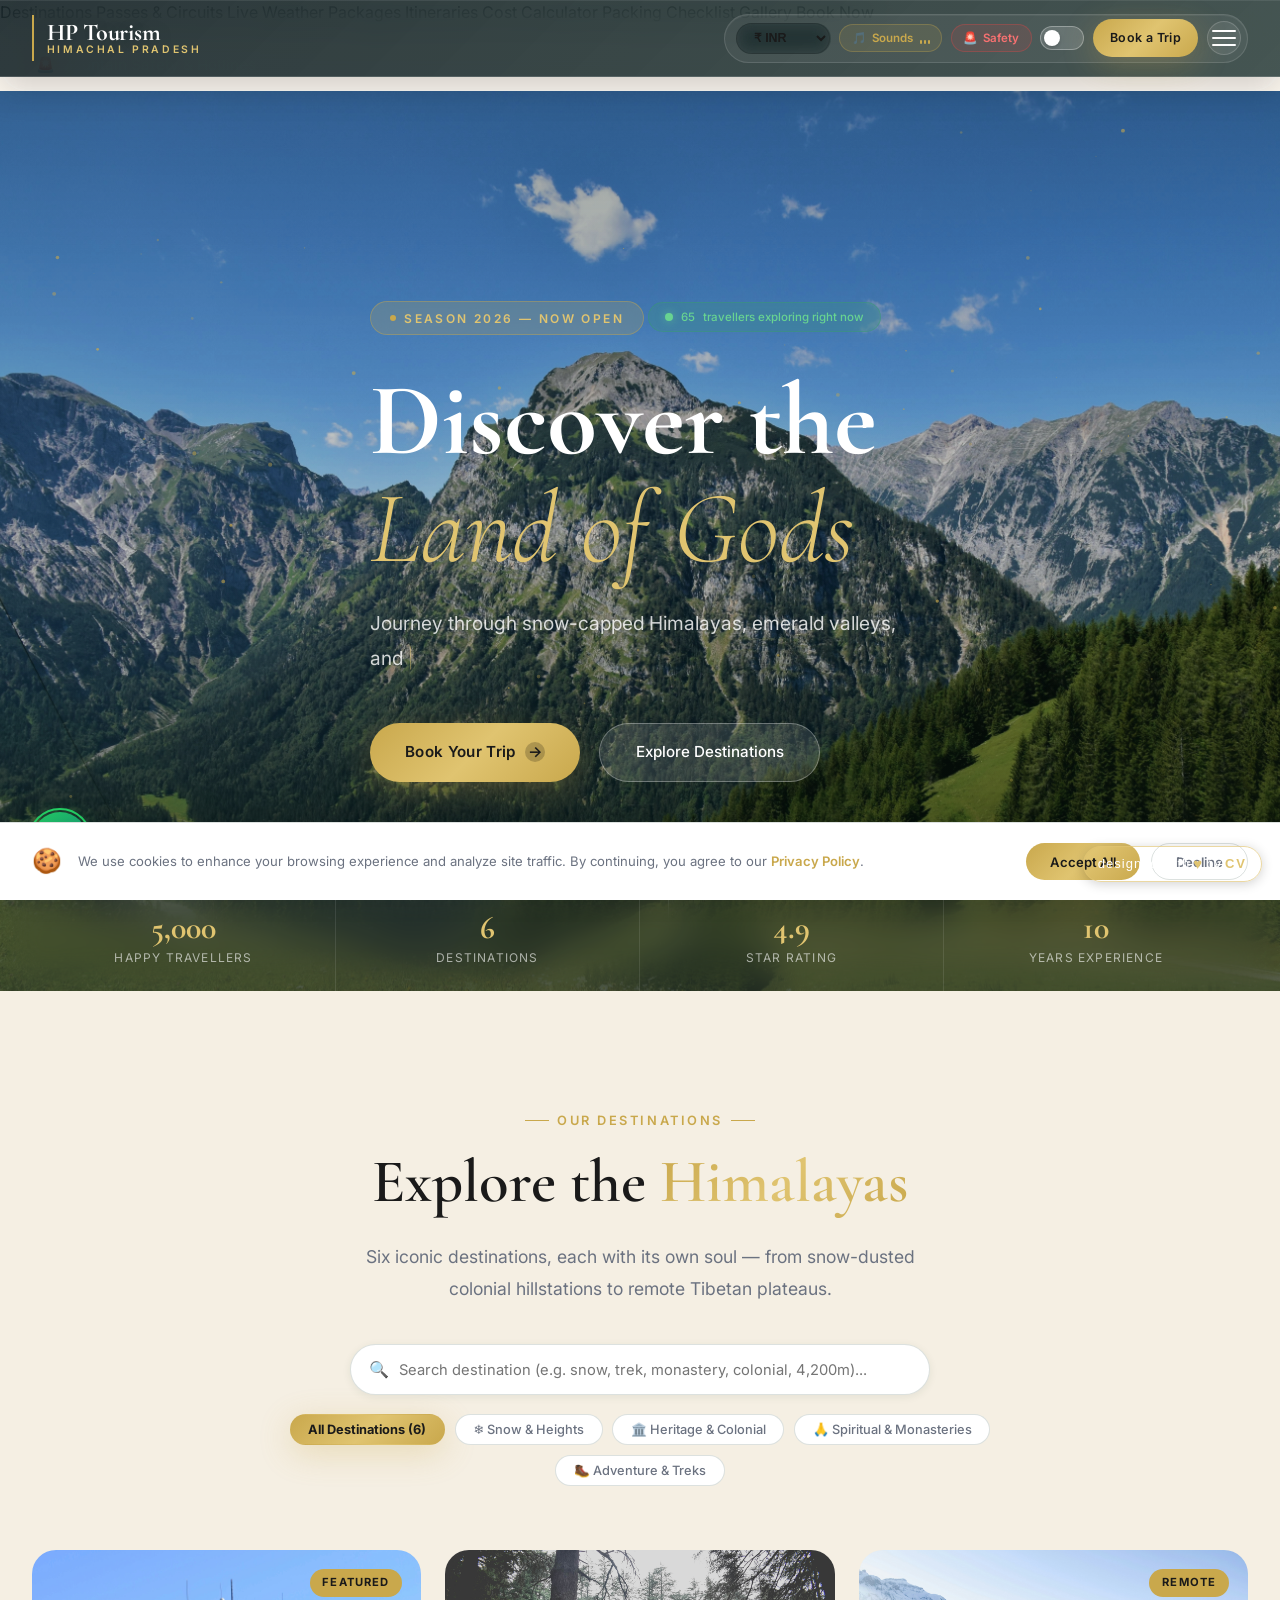
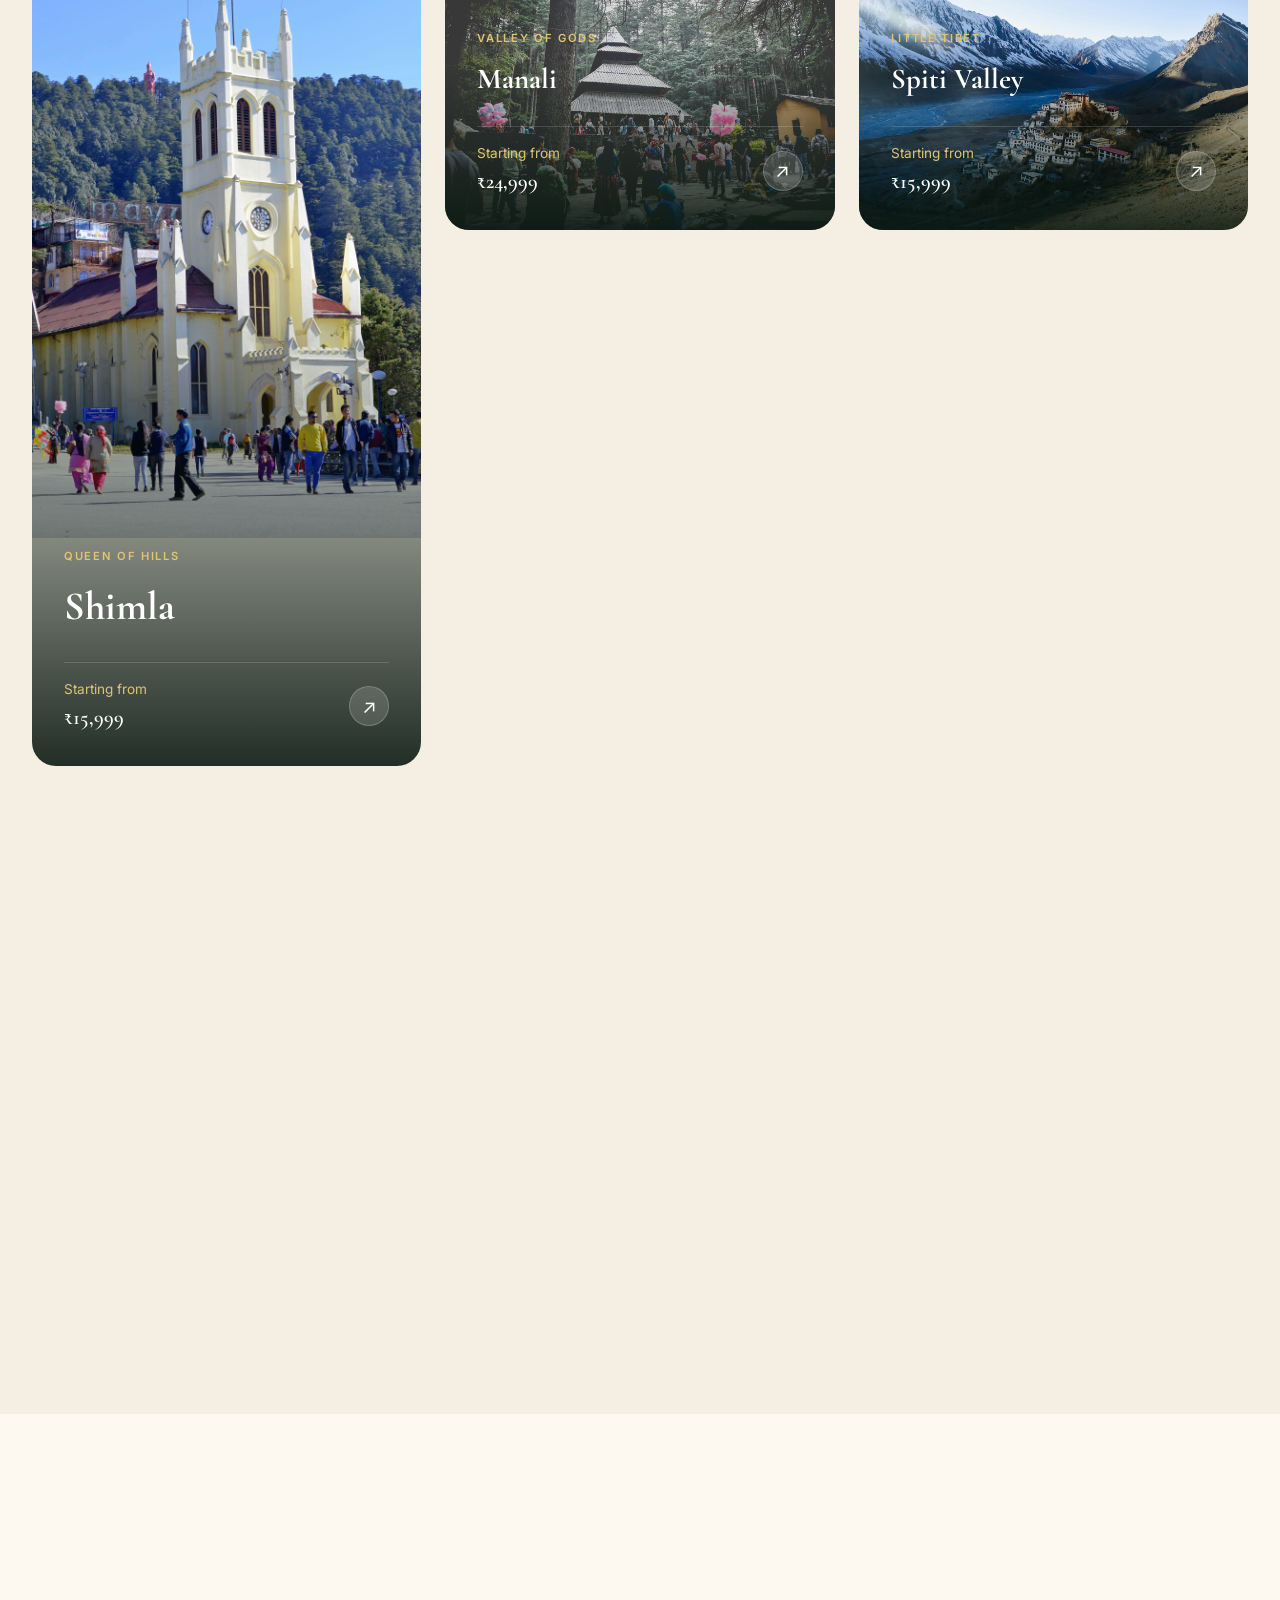
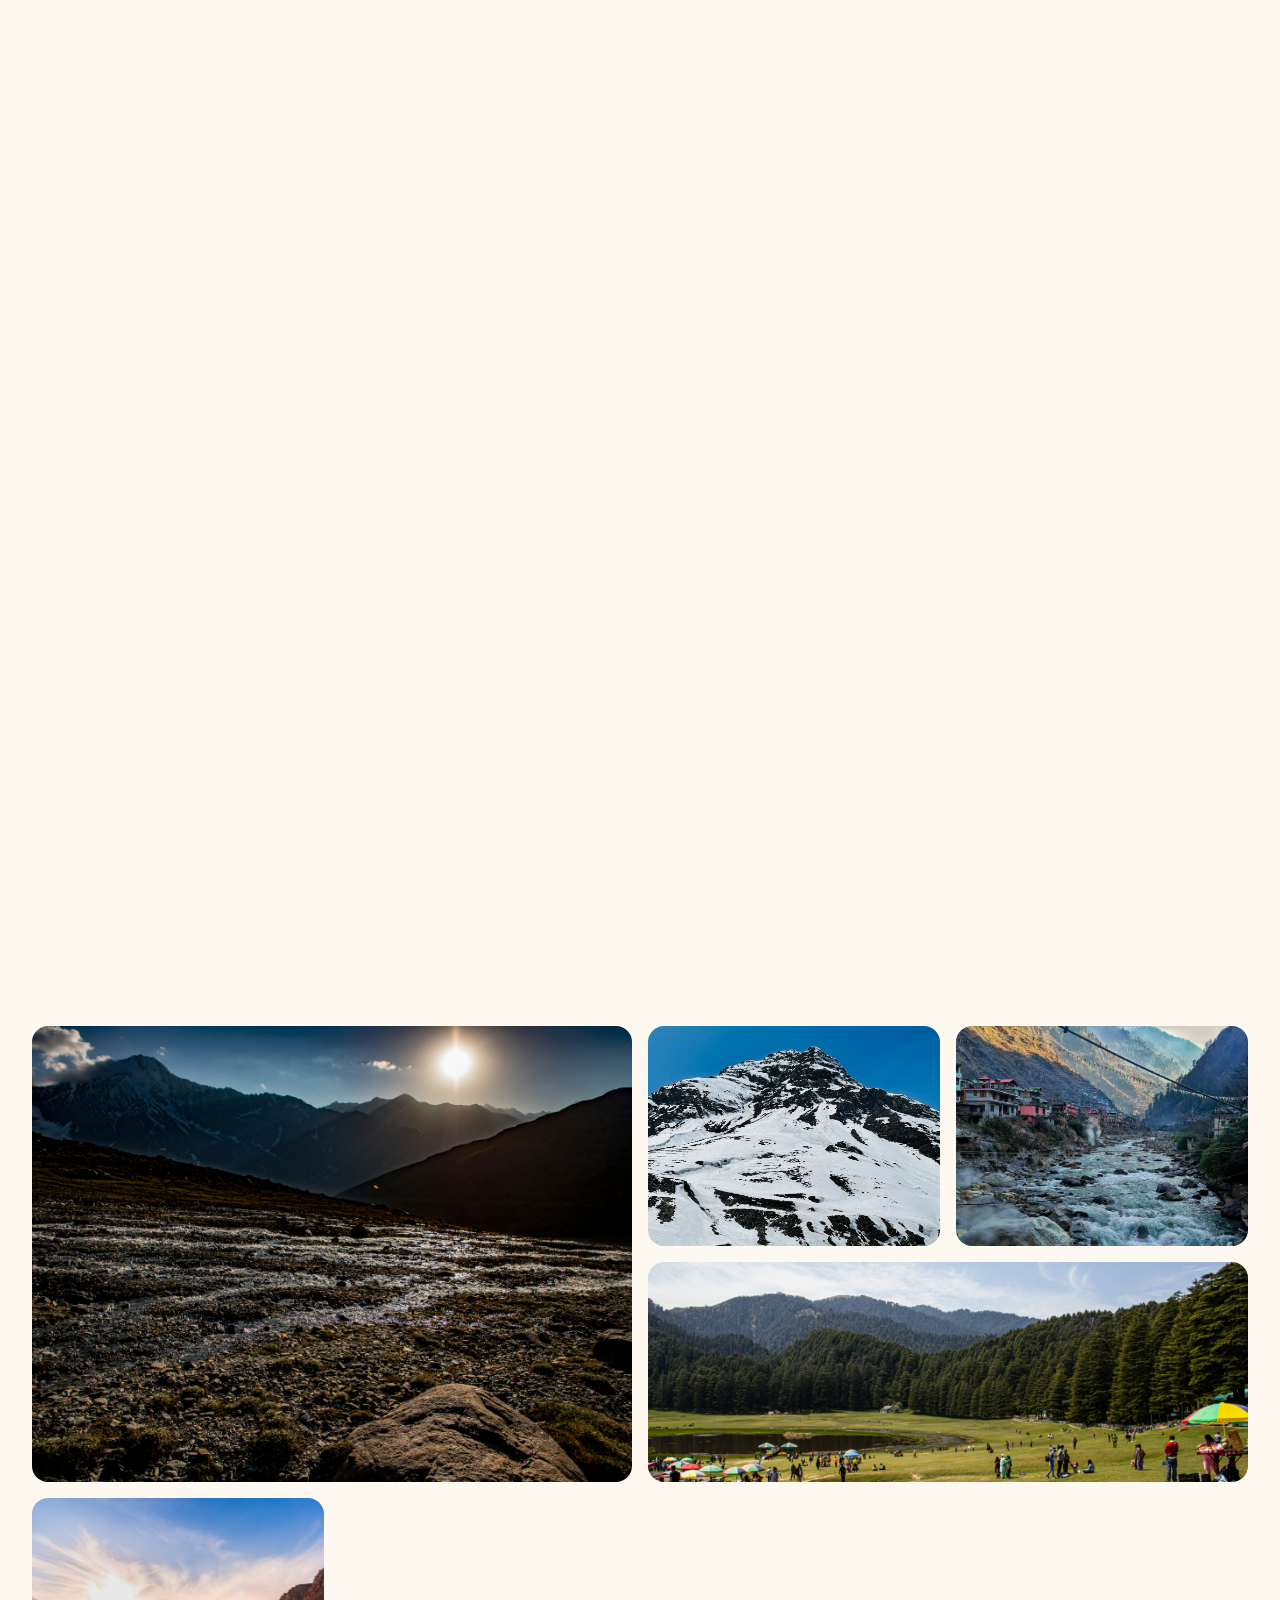
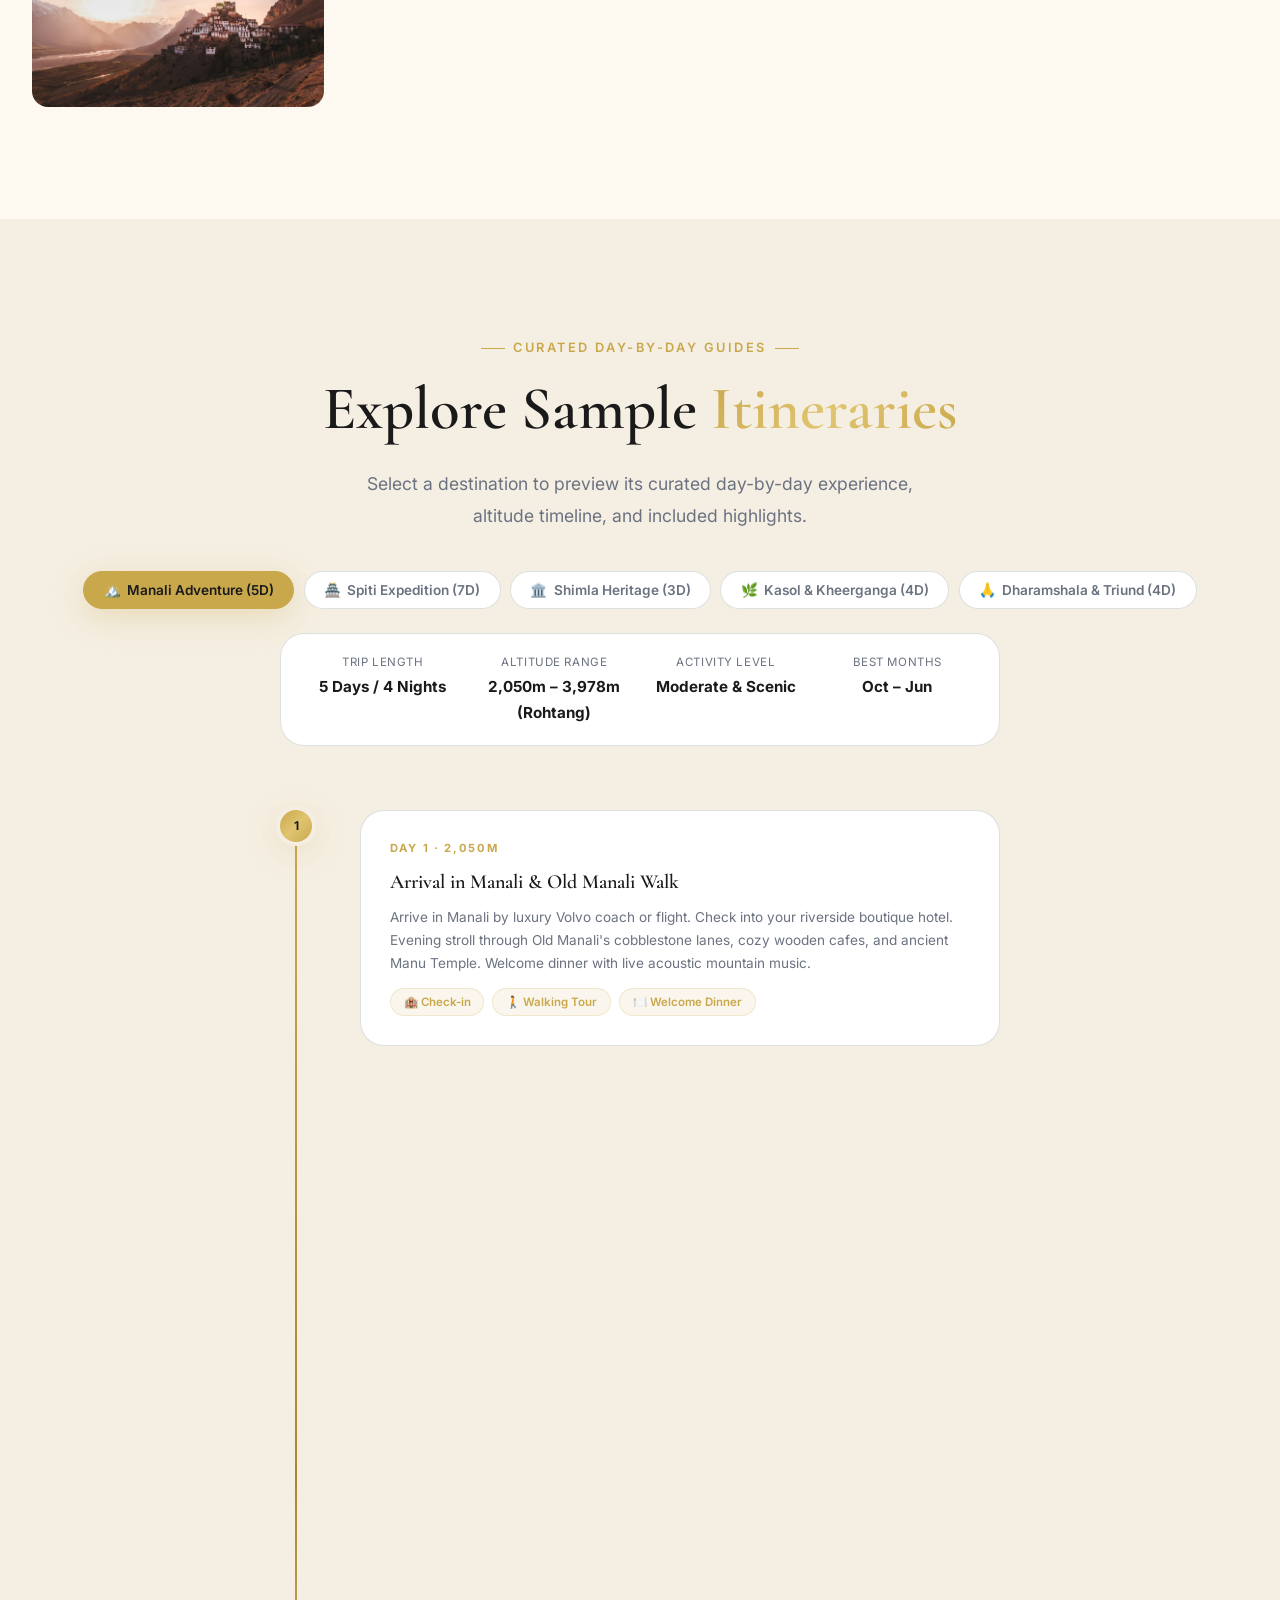
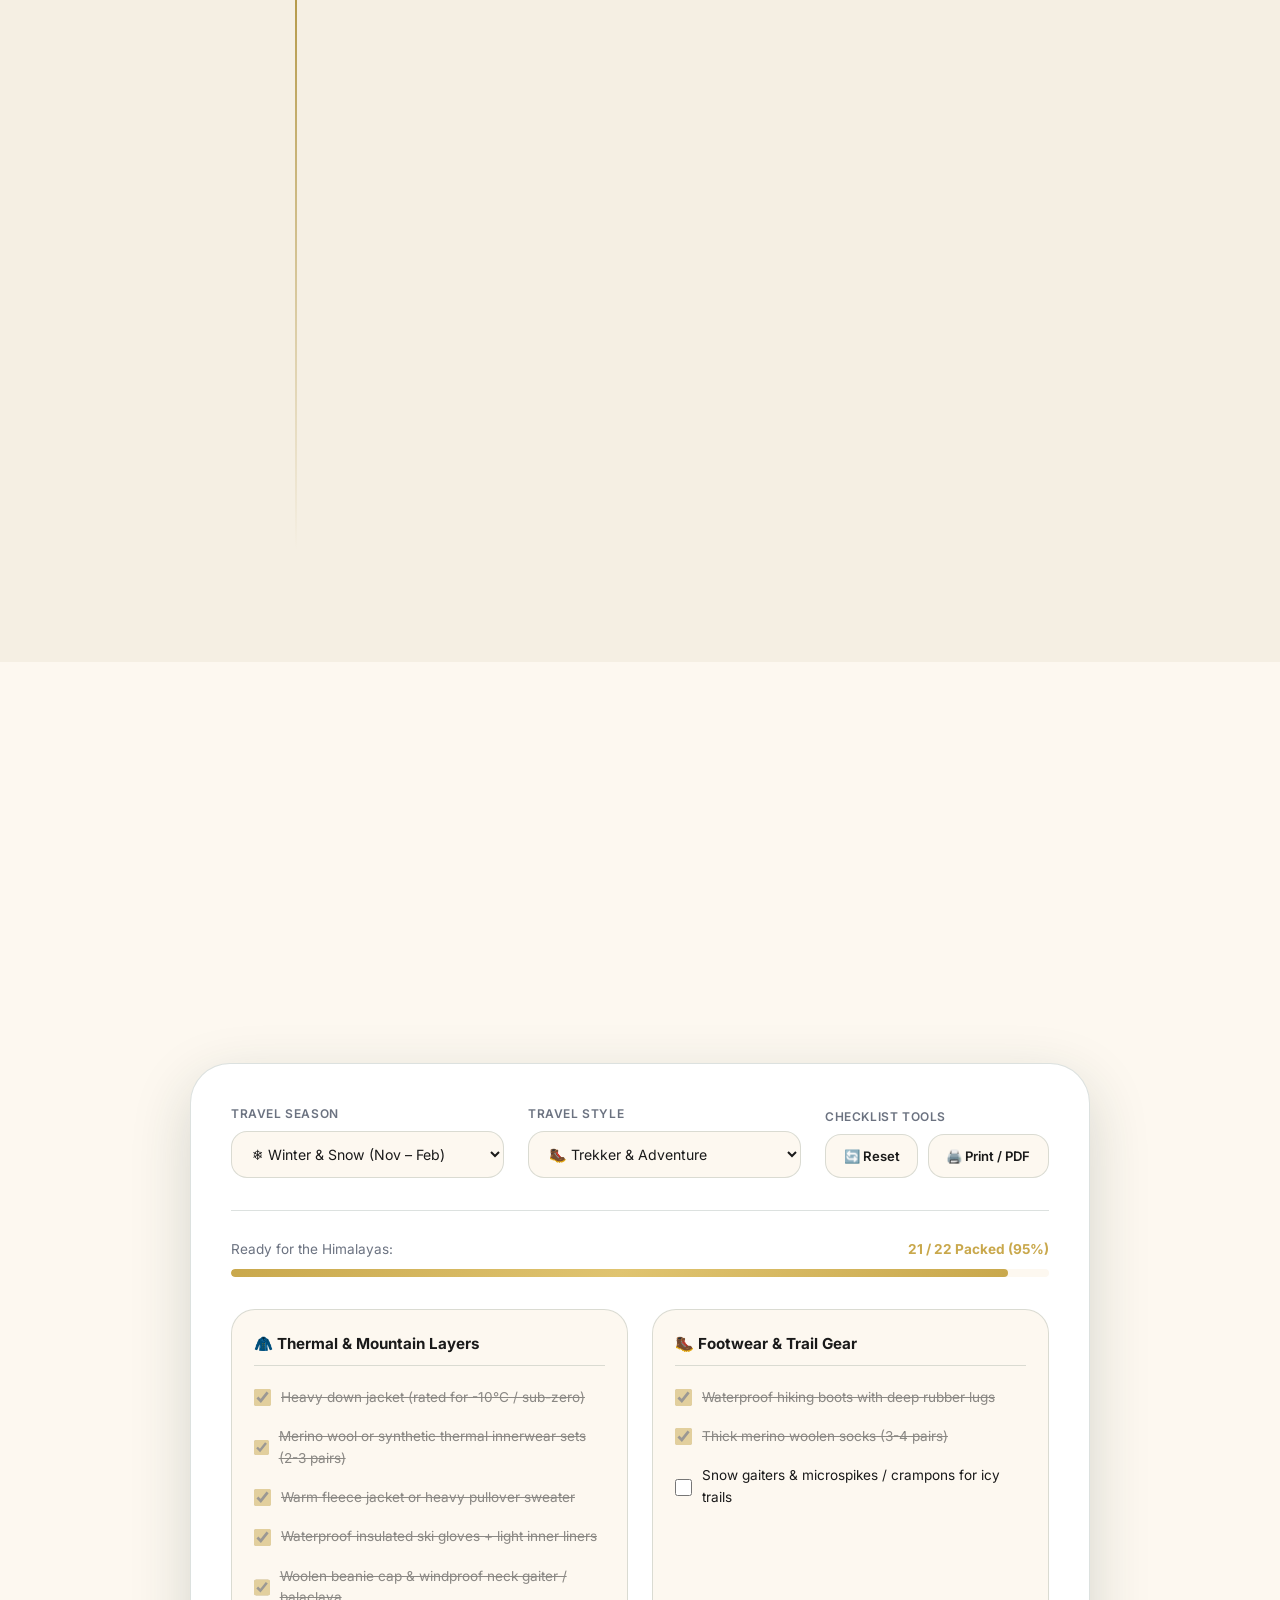
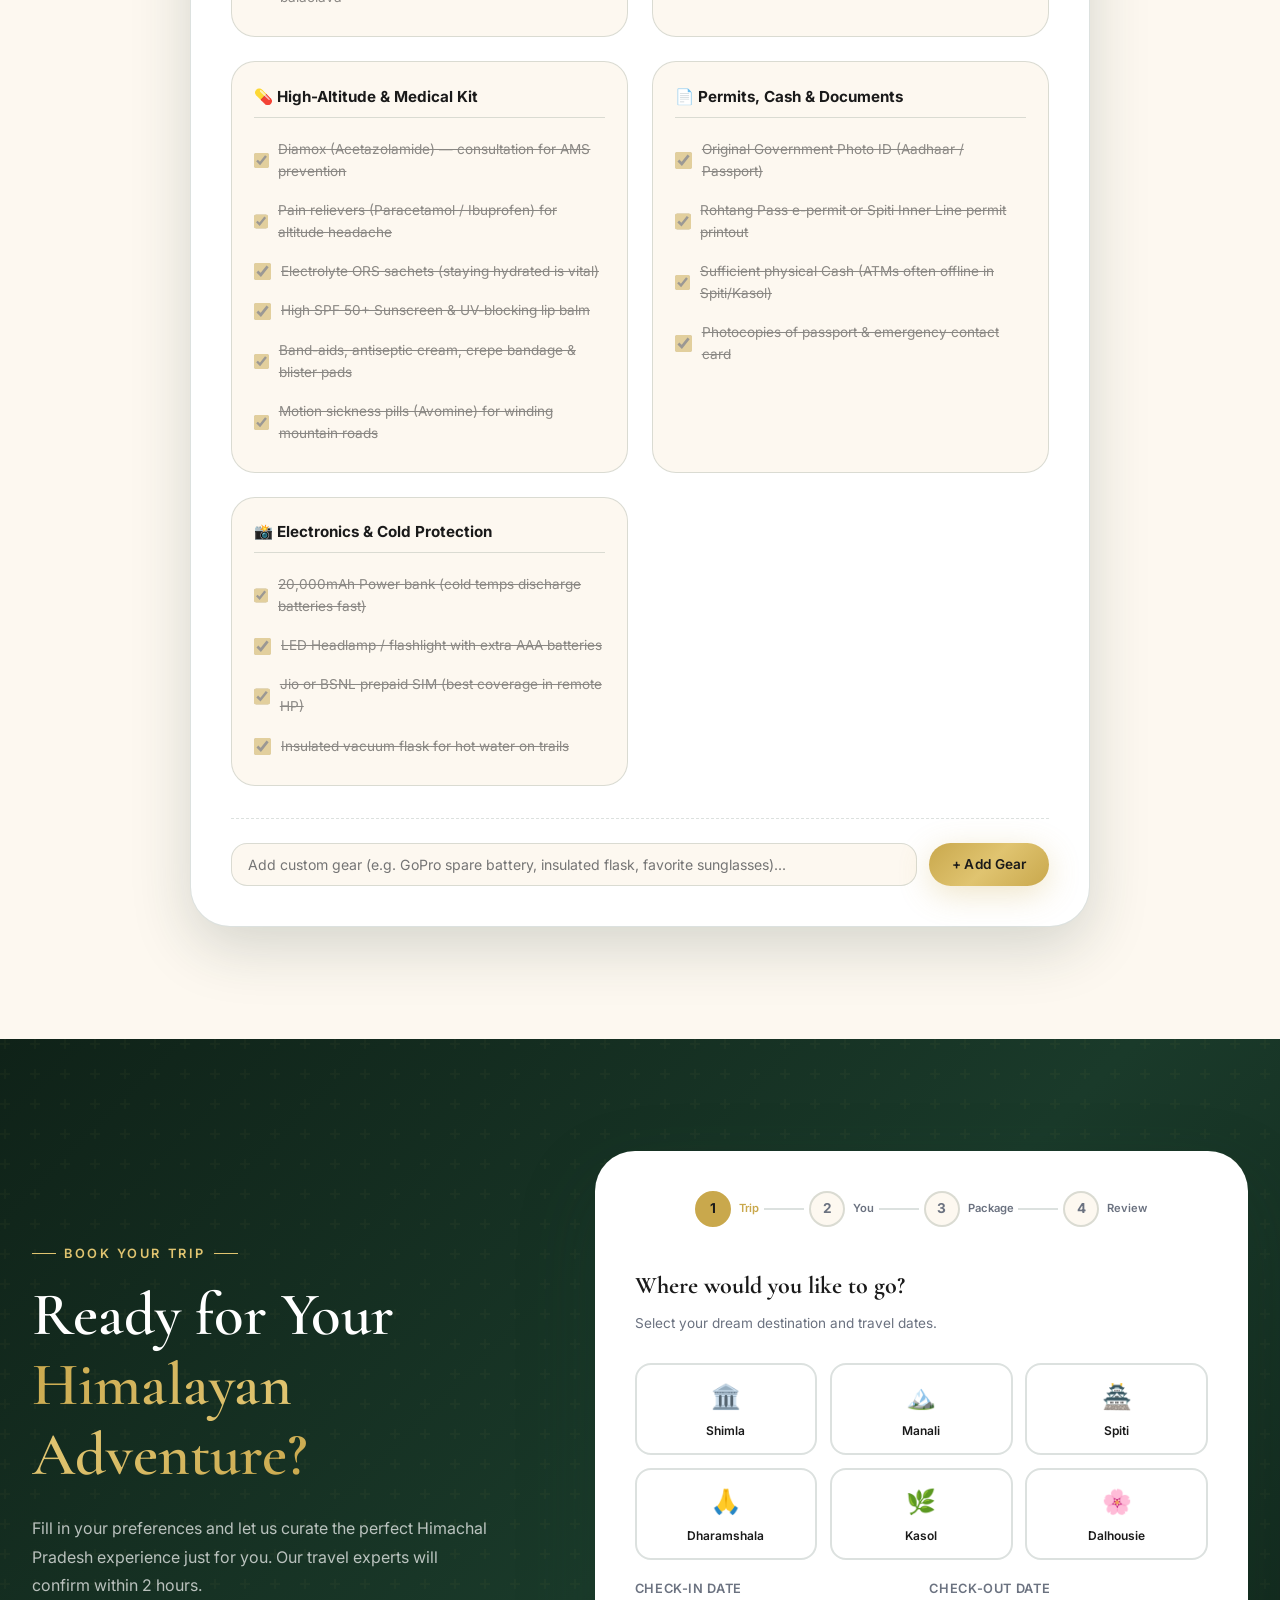
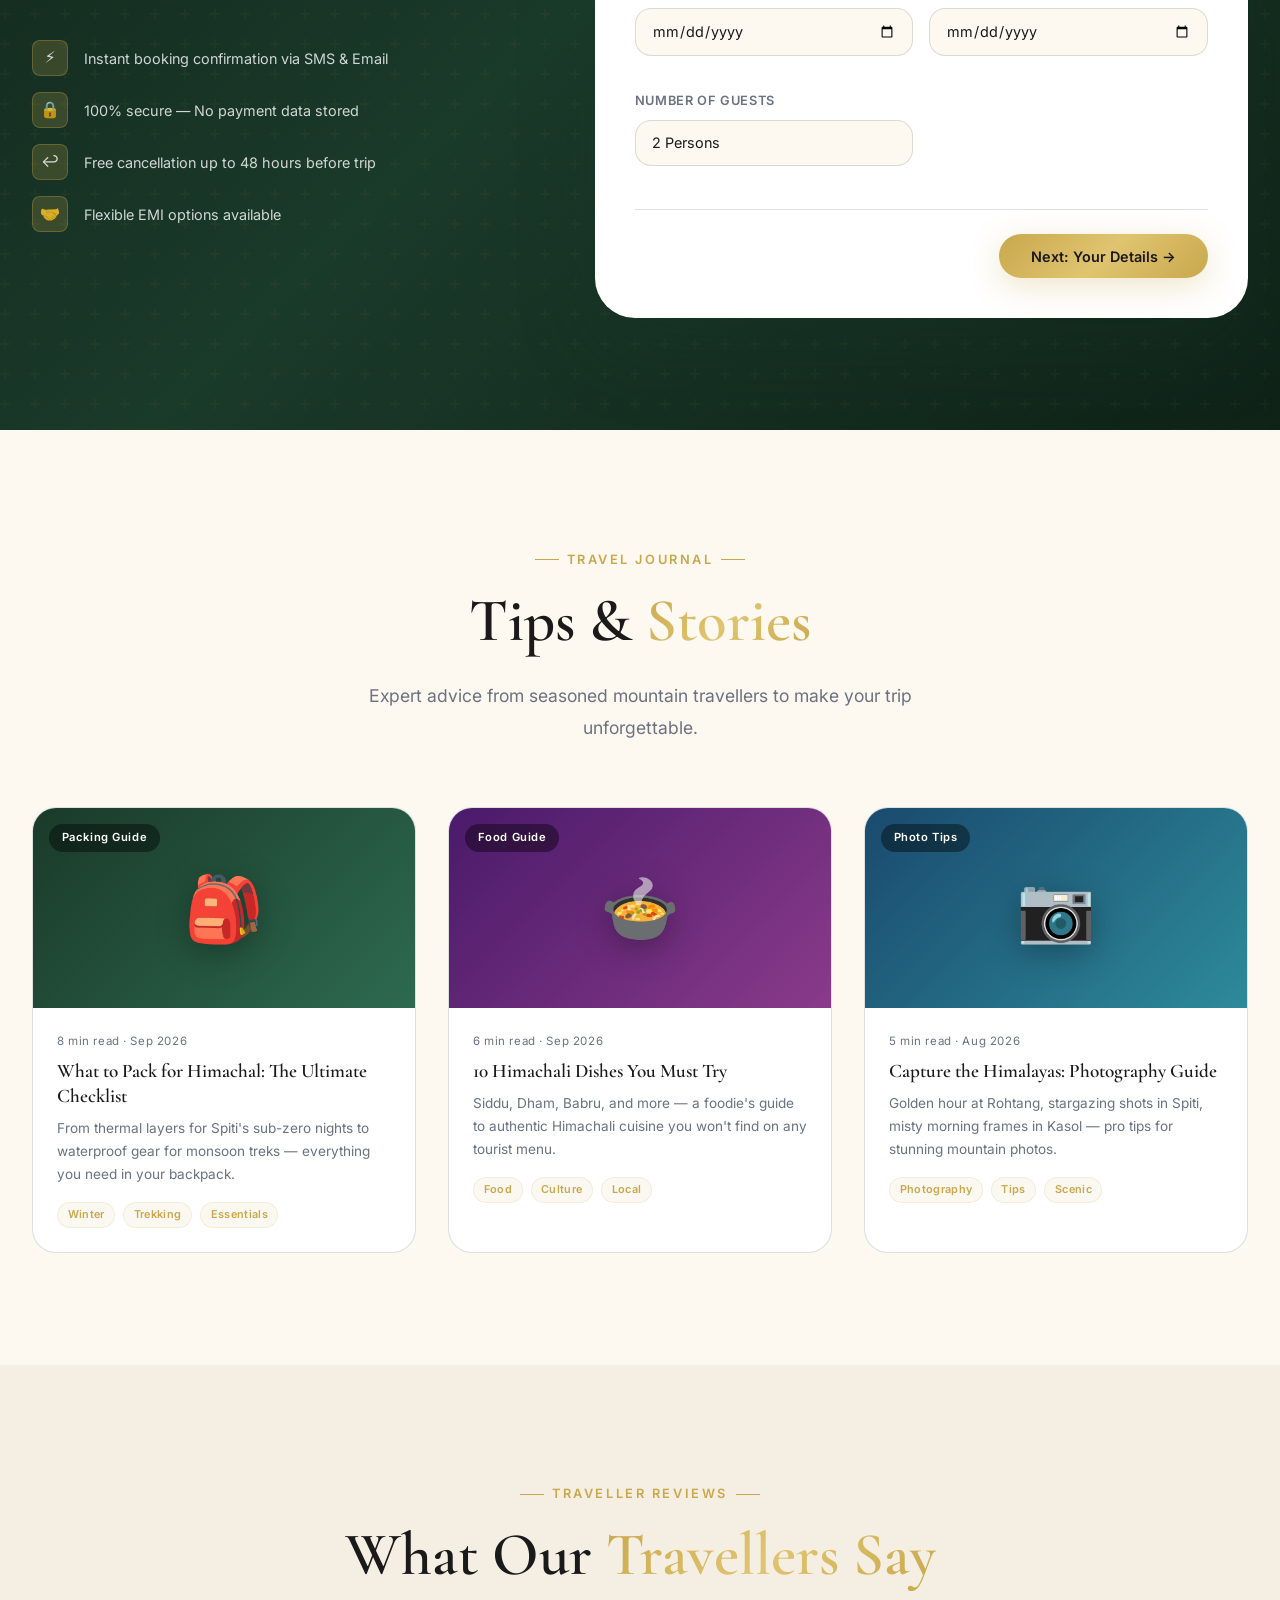
==== index.html @ 4aeb0242 "Initial upload of HP Tourism website" ====
<!DOCTYPE html>
<html lang="en" data-theme="light">

<head>
  <meta charset="UTF-8" />
  <meta name="viewport" content="width=device-width, initial-scale=1.0" />
  <title>Himachal Pradesh Tourism — Discover the Land of Gods</title>
  <meta name="description"
    content="Explore the majestic Himalayas with HP Tourism. Book curated packages for Shimla, Manali, Spiti Valley, Dharamshala, Kasol, and Dalhousie. Premium travel experiences." />
  <meta name="keywords"
    content="Himachal Pradesh tourism, Shimla packages, Manali trip, Spiti Valley, Dharamshala, Kasol trek, Dalhousie, HP travel" />
  <meta property="og:title" content="Himachal Pradesh Tourism — Discover the Land of Gods" />
  <meta property="og:description"
    content="Book premium Himachal Pradesh travel packages. Curated experiences in the Himalayas." />
  <meta property="og:type" content="website" />
  <link rel="preconnect" href="https://fonts.googleapis.com" />
  <link rel="preconnect" href="https://fonts.gstatic.com" crossorigin />
  <link rel="stylesheet" href="css/style.css" />
  <script>
    // Init theme before paint to prevent flash
    (function () {
      const t = localStorage.getItem('hp_theme') || (window.matchMedia('(prefers-color-scheme: dark)').matches ? 'dark' : 'light');
      document.documentElement.setAttribute('data-theme', t);
    })();
  </script>

  <style>
    .hero-image-wrap,
    .hero-image {
      width: 100%;
      height: 100%;
      display: block;
    }

    .hero-image {
      object-fit: cover;
    }

    .dest-image-wrap,
    .dest-image-bg {
      width: 100%;
      position: relative;
      overflow: hidden;
    }

    .dest-image {
      width: 100%;
      height: 100%;
      object-fit: cover;
      display: block;
    }

    .dest-image-bg {
      height: 280px;
    }

    .why-image-photo {
      width: 100%;
      height: 450px;
      overflow: hidden;
    }

    .why-image {
      width: 100%;
      height: 100%;
      object-fit: cover;
      display: block;
    }

    .gallery-image-wrap {
      width: 100%;
      height: 100%;
      overflow: hidden;
    }

    .gallery-image {
      width: 100%;
      height: 100%;
      object-fit: cover;
      display: block;
      transition: transform .5s ease;
    }

    .gallery-item:hover .gallery-image {
      transform: scale(1.04);
    }
  </style>

<style id="cv-watermark-style">
  #cv-designer-watermark {
    position: fixed !important;
    left: auto !important;
    top: auto !important;
    right: 18px !important;
    bottom: 18px !important;
    display: flex !important;
    align-items: center !important;
    visibility: visible !important;
    opacity: 1 !important;
    width: max-content !important;
    height: auto !important;
    max-width: calc(100vw - 48px) !important;
    box-sizing: border-box !important;
    z-index: 9998 !important;
    padding: 8px 14px !important;
    margin: 0 !important;
    border: 1px solid rgba(224,196,112,.65) !important;
    border-radius: 999px !important;
    background: transparent !important;
    color: #fff !important;
    text-shadow: 0 1px 5px rgba(0,0,0,.85) !important;
    font-family: Arial, sans-serif !important;
    font-size: 13px !important;
    font-weight: 500 !important;
    line-height: 1.2 !important;
    letter-spacing: 1px !important;
    white-space: nowrap !important;
    text-align: center !important;
    text-shadow: none !important;
    box-shadow: 0 2px 12px rgba(0,0,0,.18) !important;
    pointer-events: none !important;
    user-select: none !important;
    transform: none !important;
    clip: auto !important;
    clip-path: none !important;
    overflow: visible !important;
    visibility: visible !important;
  }

  #cv-designer-watermark .cv-heart,
  #cv-designer-watermark .cv-name {
    color: #e0c470 !important;
  }

  #cv-designer-watermark .cv-heart {
    margin: 0 3px !important;
    font-size: 15px !important;
  }

  #cv-designer-watermark .cv-name {
    margin-left: 3px !important;
    font-weight: 700 !important;
    letter-spacing: 2px !important;
  }

  @media (max-width: 600px) {
    #cv-designer-watermark {
      right: 10px !important;
      bottom: 10px !important;
      font-size: 11px !important;
      padding: 7px 11px !important;
    }
  }
</style>

</head>

<body>

  <!-- CV Designer Watermark -->
  <div id="cv-designer-watermark" aria-label="Designed with love by CV">
    designed with <span class="cv-heart">♥</span> by <span class="cv-name">CV</span>
  </div>


  <!-- ─── Navbar ──────────────────────────────────────────────────── -->
  <nav class="navbar" id="navbar" role="navigation" aria-label="Main navigation">
    <div class="container">
      <div class="navbar-inner">
        <a href="#hero" class="navbar-logo" aria-label="HP Tourism Home">
          <span class="logo-main">HP Tourism</span>
          <span class="logo-sub">Himachal Pradesh</span>
        </a>

        <ul class="navbar-nav" role="list">
          <li><a href="#destinations" id="nav-destinations">Destinations</a></li>
          <li><a href="#routes" id="nav-routes">Passes & Routes</a></li>
          <li><a href="#weather" id="nav-weather">Weather</a></li>
          <li><a href="#packages" id="nav-packages">Packages</a></li>
          <li><a href="#itinerary" id="nav-itinerary">Itineraries</a></li>
          <li><a href="#calculator" id="nav-calculator">Calculator</a></li>
          <li><a href="#packing" id="nav-packing">Packing List</a></li>
          <li><a href="#gallery" id="nav-gallery">Gallery</a></li>
          <li><a href="#booking" id="nav-booking">Book Now</a></li>
        </ul>

        <div class="navbar-actions">
          <!-- Currency Selector -->
          <div class="currency-selector-wrap" title="Change currency">
            <select id="currencySelector" aria-label="Select currency">
              <option value="INR" selected>₹ INR</option>
              <option value="USD">$ USD</option>
              <option value="EUR">€ EUR</option>
              <option value="GBP">£ GBP</option>
              <option value="AUD">A$ AUD</option>
              <option value="CAD">C$ CAD</option>
              <option value="ILS">₪ ILS</option>
              <option value="AED">AED</option>
            </select>
          </div>

          <!-- Soundscapes Button -->
          <button class="soundscape-btn" id="soundscapeBtn" aria-label="Mountain soundscapes audio player" title="Himalayan Soundscapes (Web Audio)">
            <span class="soundscape-icon" aria-hidden="true">🎵</span>
            <span class="soundscape-label">Sounds</span>
            <span class="soundscape-eq" aria-hidden="true">
              <span></span><span></span><span></span>
            </span>
          </button>

          <!-- Safety Hub Trigger -->
          <button class="safety-nav-btn" id="safetyModalTrigger" aria-label="Mountain safety and emergency info" title="Emergency Hotline & AMS Guide">
            <span aria-hidden="true">🚨</span> Safety
          </button>

          <!-- Dark Mode Toggle -->
          <button id="darkToggle" aria-label="Toggle dark mode" title="Toggle dark/light mode">
            <span class="toggle-icon icon-sun">☀️</span>
            <span class="toggle-icon icon-moon">🌙</span>
          </button>
          <a href="#booking" class="btn-book-nav" id="navBookBtn">Book a Trip</a>
          <button class="hamburger" id="hamburger" aria-label="Open mobile menu" aria-expanded="false"
            aria-controls="mobileMenu">
            <span></span><span></span><span></span>
          </button>
        </div>
      </div>
    </div>
  </nav>

  <!-- Mobile Menu -->
  <div class="mobile-menu" id="mobileMenu" role="dialog" aria-label="Mobile navigation">
    <a href="#destinations" id="mob-destinations">Destinations</a>
    <a href="#routes" id="mob-routes">Passes & Circuits</a>
    <a href="#weather" id="mob-weather">Live Weather</a>
    <a href="#packages" id="mob-packages">Packages</a>
    <a href="#itinerary" id="mob-itinerary">Itineraries</a>
    <a href="#calculator" id="mob-calculator">Cost Calculator</a>
    <a href="#packing" id="mob-packing">Packing Checklist</a>
    <a href="#gallery" id="mob-gallery">Gallery</a>
    <a href="#booking" id="mob-booking">Book Now</a>
    <div class="mobile-extra-actions">
      <button class="btn-secondary" id="mobSafetyBtn" style="width:100%;margin-top:0.8rem;text-align:center;">🚨 Mountain Safety & Hotlines</button>
    </div>
  </div>

  <!-- ─── Hero Section ────────────────────────────────────────────── -->
  <section class="hero" id="hero" aria-label="Hero banner">
    <!-- Hero Background — rich atmospheric Himalayan landscape -->
    <div class="hero-bg">
      <div class="hero-image-wrap">
        <img src="images/hero.jpg" alt="Himalayan mountains in Himachal Pradesh" class="hero-image">
      </div>
    </div>

    <div class="hero-overlay"></div>
    <canvas class="hero-particles" id="particles" aria-hidden="true"></canvas>

    <div class="container">
      <div class="hero-content">
        <div class="hero-badge" role="img" aria-label="Opening season badge">
          <span class="dot" aria-hidden="true"></span>
          Season 2026 — Now Open
        </div>
        <div class="hero-live-viewers" aria-label="Live visitors">
          <span class="live-dot"></span>
          <span id="liveViewerCount">47</span> travellers exploring right now
        </div>
        <h1 class="hero-title">
          Discover the
          <span class="line-2">Land of Gods</span>
        </h1>
        <p class="hero-sub">
          <span id="heroTyping"></span>
          <span class="typing-cursor" aria-hidden="true">|</span>
        </p>
        <div class="hero-actions">
          <a href="#booking" class="btn-primary" id="heroBookBtn">
            Book Your Trip
            <span class="btn-arrow" aria-hidden="true">→</span>
          </a>
          <a href="#destinations" class="btn-secondary" id="heroExploreBtn">
            Explore Destinations
          </a>
        </div>
      </div>
    </div>

    <!-- Scroll hint -->
    <div class="hero-scroll-hint" aria-hidden="true">
      <div class="scroll-line"></div>
      <span>Scroll</span>
    </div>

    <!-- Stats strip -->
    <div class="hero-stats" role="region" aria-label="Key statistics">
      <div class="container">
        <div class="hero-stats-inner">
          <div class="hero-stat">
            <div class="stat-number" data-count="5000" id="statTravellers">0</div>
            <div class="stat-label">Happy Travellers</div>
          </div>
          <div class="hero-stat">
            <div class="stat-number" data-count="6" id="statDest">0</div>
            <div class="stat-label">Destinations</div>
          </div>
          <div class="hero-stat">
            <div class="stat-number" data-count="4.9" id="statRating">0</div>
            <div class="stat-label">Star Rating</div>
          </div>
          <div class="hero-stat">
            <div class="stat-number" data-count="10" id="statYears">0</div>
            <div class="stat-label">Years Experience</div>
          </div>
        </div>
      </div>
    </div>
  </section>

  <!-- ─── Destinations ─────────────────────────────────────────────── -->
  <section class="section destinations" id="destinations" aria-labelledby="dest-heading">
    <div class="container">
      <div class="text-center reveal">
        <div class="section-tag" aria-hidden="true">Our Destinations</div>
        <h2 class="section-title" id="dest-heading">
          Explore the <span class="text-gold">Himalayas</span>
        </h2>
        <p class="section-subtitle">
          Six iconic destinations, each with its own soul — from snow-dusted colonial hillstations to remote Tibetan
          plateaus.
        </p>
      </div>

      <!-- Destination Search & Filter Controls -->
      <div class="dest-filter-container reveal">
        <div class="dest-search-bar">
          <span class="dest-search-icon" aria-hidden="true">🔍</span>
          <input type="text" id="destSearchInput" placeholder="Search destination (e.g. snow, trek, monastery, colonial, 4,200m)..." aria-label="Search destinations" />
          <button id="destSearchClear" class="dest-search-clear" aria-label="Clear search" style="display:none;">✕</button>
        </div>
        <div class="dest-filter-pills" role="tablist" aria-label="Filter destinations by theme">
          <button class="dest-pill active" data-filter="all">All Destinations (6)</button>
          <button class="dest-pill" data-filter="snow">❄️ Snow & Heights</button>
          <button class="dest-pill" data-filter="heritage">🏛️ Heritage & Colonial</button>
          <button class="dest-pill" data-filter="spiritual">🙏 Spiritual & Monasteries</button>
          <button class="dest-pill" data-filter="adventure">🥾 Adventure & Treks</button>
        </div>
      </div>

      <div class="destinations-grid" role="list" id="destinationsGrid">

        <!-- Featured: Shimla -->
        <article class="dest-card featured reveal-left" data-book-dest="shimla" data-category="heritage snow" data-price-inr="15999" role="listitem" tabindex="0"
          aria-label="Explore Shimla packages">
          <div class="dest-image-wrap" style="min-height:580px;">
            <img src="images/shimla.jpg" alt="Shimla, Himachal Pradesh" class="dest-image">
          </div>
          <div class="dest-card-overlay">
            <span class="dest-card-badge">Featured</span>
            <span class="dest-card-tag">Queen of Hills</span>
            <h3 class="dest-card-name">Shimla</h3>
            <p class="dest-card-desc">Colonial architecture, toy trains, and pine-scented ridge walks at 2,206m. The
              ultimate hillstation escape.</p>
            <div class="dest-card-footer">
              <div class="dest-card-price">
                <span>Starting from</span>
                <strong data-price-inr="15999">₹15,999</strong>
              </div>
              <div class="dest-explore" aria-hidden="true">↗</div>
            </div>
          </div>
        </article>

        <!-- Manali -->
        <article class="dest-card reveal" data-book-dest="manali" data-category="snow adventure" data-price-inr="24999" role="listitem" tabindex="0"
          aria-label="Explore Manali packages">
          <div class="dest-image-wrap" style="min-height:280px;">
            <img src="images/manali.jpg" alt="Manali, Himachal Pradesh" class="dest-image">
          </div>
          <div class="dest-card-overlay">
            <span class="dest-card-tag">Valley of Gods</span>
            <h3 class="dest-card-name">Manali</h3>
            <p class="dest-card-desc">Adventure capital of India — Rohtang Pass, Solang Valley, and the mystical Beas
              River gorge.</p>
            <div class="dest-card-footer">
              <div class="dest-card-price">
                <span>Starting from</span>
                <strong data-price-inr="24999">₹24,999</strong>
              </div>
              <div class="dest-explore" aria-hidden="true">↗</div>
            </div>
          </div>
        </article>

        <!-- Spiti -->
        <article class="dest-card reveal reveal-delay-1" data-book-dest="spiti" data-category="snow spiritual adventure" data-price-inr="15999" role="listitem" tabindex="0"
          aria-label="Explore Spiti Valley packages">
          <div class="dest-image-wrap" style="min-height:280px;">
            <img src="images/spiti-valley.jpg" alt="Spiti Valley, Himachal Pradesh" class="dest-image">
          </div>
          <div class="dest-card-overlay">
            <span class="dest-card-badge">Remote</span>
            <span class="dest-card-tag">Little Tibet</span>
            <h3 class="dest-card-name">Spiti Valley</h3>
            <p class="dest-card-desc">Ancient monasteries perched on cliffs, barren moonscapes, and star-filled skies at
              4,200m altitude.</p>
            <div class="dest-card-footer">
              <div class="dest-card-price">
                <span>Starting from</span>
                <strong data-price-inr="15999">₹15,999</strong>
              </div>
              <div class="dest-explore" aria-hidden="true">↗</div>
            </div>
          </div>
        </article>

        <!-- Dharamshala -->
        <article class="dest-card dest-card-gradient dest-bg-dharamshala reveal reveal-delay-2"
          data-book-dest="dharamshala" data-category="spiritual adventure" data-price-inr="24999" role="listitem" tabindex="0" aria-label="Explore Dharamshala packages">
          <div class="dest-card-overlay"
            style="background:linear-gradient(180deg, rgba(26,74,110,0.3) 0%, rgba(10,25,18,0.9) 100%); position:relative; min-height:280px; display:flex; flex-direction:column; justify-content:flex-end;">
            <div class="dest-image-bg">
              <img src="images/dharamshala.jpg" alt="Dharamshala, Himachal Pradesh" class="dest-image">
            </div>
            <div style="position:relative;z-index:1;">
              <span class="dest-card-tag">Abode of Gods</span>
              <h3 class="dest-card-name">Dharamshala</h3>
              <p class="dest-card-desc">Dalai Lama's seat, Tibetan culture, cricket ground with Himalayan backdrop.</p>
              <div class="dest-card-footer">
                <div class="dest-card-price"><span>From</span><strong data-price-inr="24999">₹24,999</strong></div>
                <div class="dest-explore">↗</div>
              </div>
            </div>
          </div>
        </article>

        <!-- Kasol -->
        <article class="dest-card dest-card-gradient dest-bg-kasol reveal reveal-delay-3" data-book-dest="kasol"
          data-category="adventure" data-price-inr="15999" role="listitem" tabindex="0" aria-label="Explore Kasol packages">
          <div class="dest-card-overlay"
            style="background:linear-gradient(180deg, rgba(26,58,26,0.3) 0%, rgba(10,25,18,0.9) 100%); position:relative; min-height:280px; display:flex; flex-direction:column; justify-content:flex-end;">
            <div class="dest-image-bg">
              <img src="images/kasol.jpg" alt="Kasol, Himachal Pradesh" class="dest-image">
            </div>
            <div style="position:relative;z-index:1;">
              <span class="dest-card-tag">Mini Israel</span>
              <h3 class="dest-card-name">Kasol</h3>
              <p class="dest-card-desc">Backpacker haven on the Parvati River — lush forests, hot springs, and trekking
                trails.</p>
              <div class="dest-card-footer">
                <div class="dest-card-price"><span>From</span><strong data-price-inr="15999">₹15,999</strong></div>
                <div class="dest-explore">↗</div>
              </div>
            </div>
          </div>
        </article>

        <!-- Dalhousie -->
        <article class="dest-card dest-card-gradient dest-bg-dalhousie reveal reveal-delay-4" data-book-dest="dalhousie"
          data-category="heritage" data-price-inr="29999" role="listitem" tabindex="0" aria-label="Explore Dalhousie packages">
          <div class="dest-card-overlay"
            style="background:linear-gradient(180deg, rgba(58,26,74,0.3) 0%, rgba(10,25,18,0.9) 100%); position:relative; min-height:280px; display:flex; flex-direction:column; justify-content:flex-end;">
            <div class="dest-image-bg">
              <img src="images/dalhousie.jpg" alt="Dalhousie, Himachal Pradesh" class="dest-image">
            </div>
            <div style="position:relative;z-index:1;">
              <span class="dest-card-tag">Scotland of India</span>
              <h3 class="dest-card-name">Dalhousie</h3>
              <p class="dest-card-desc">Colonial Scottish charm, meadows of Khajjiar, and panoramic Dhauladhar views.
              </p>
              <div class="dest-card-footer">
                <div class="dest-card-price"><span>From</span><strong data-price-inr="29999">₹29,999</strong></div>
                <div class="dest-explore">↗</div>
              </div>
            </div>
          </div>
        </article>

      </div>
    </div>
  </section>

  <!-- ─── Weather Widget ──────────────────────────────────────────── -->
  <section class="section weather-section" id="weather" aria-labelledby="weather-heading">
    <div class="container">
      <div class="text-center reveal">
        <div class="section-tag" aria-hidden="true">Live Conditions</div>
        <h2 class="section-title" id="weather-heading">
          Mountain <span class="text-gold">Weather</span>
        </h2>
        <p class="section-subtitle">
          Real-time weather conditions across our destinations — plan your perfect trip.
        </p>

        <!-- Weather Unit Switcher -->
        <div class="weather-controls">
          <div class="weather-unit-toggle" id="weatherUnitToggle" role="group" aria-label="Toggle temperature unit">
            <button class="unit-btn active" data-unit="C" aria-pressed="true">°C</button>
            <button class="unit-btn" data-unit="F" aria-pressed="false">°F</button>
          </div>
          <span class="weather-hint-badge">💡 Click any destination card for 3-Day Forecast & Advisory</span>
        </div>
      </div>

      <div class="weather-grid" role="list" id="weatherGrid">
        <div class="weather-card reveal reveal-delay-1" data-city-id="shimla" data-celsius="22" role="listitem" tabindex="0" title="Click to view 3-Day Forecast for Shimla">
          <div class="weather-icon">🌤️</div>
          <div class="weather-temp" data-temp-c="22">22°C</div>
          <div class="weather-city">Shimla</div>
          <div class="weather-desc">Partly Cloudy</div>
          <div class="weather-details">
            <span>💧 65%</span>
            <span>💨 12 km/h</span>
          </div>
          <div class="weather-best-time">Best: Mar–Jun</div>
          <span class="weather-click-hint">Forecast ↗</span>
        </div>
        <div class="weather-card reveal reveal-delay-2" data-city-id="manali" data-celsius="8" role="listitem" tabindex="0" title="Click to view 3-Day Forecast for Manali">
          <div class="weather-icon">❄️</div>
          <div class="weather-temp" data-temp-c="8">8°C</div>
          <div class="weather-city">Manali</div>
          <div class="weather-desc">Light Snow</div>
          <div class="weather-details">
            <span>💧 78%</span>
            <span>💨 18 km/h</span>
          </div>
          <div class="weather-best-time">Best: Oct–Feb</div>
          <span class="weather-click-hint">Forecast ↗</span>
        </div>
        <div class="weather-card reveal reveal-delay-3" data-city-id="spiti" data-celsius="4" role="listitem" tabindex="0" title="Click to view 3-Day Forecast for Spiti Valley">
          <div class="weather-icon">☀️</div>
          <div class="weather-temp" data-temp-c="4">4°C</div>
          <div class="weather-city">Spiti Valley</div>
          <div class="weather-desc">Clear Skies</div>
          <div class="weather-details">
            <span>💧 25%</span>
            <span>💨 22 km/h</span>
          </div>
          <div class="weather-best-time">Best: Jun–Sep</div>
          <span class="weather-click-hint">Forecast ↗</span>
        </div>
        <div class="weather-card reveal reveal-delay-4" data-city-id="dharamshala" data-celsius="18" role="listitem" tabindex="0" title="Click to view 3-Day Forecast for Dharamshala">
          <div class="weather-icon">🌦️</div>
          <div class="weather-temp" data-temp-c="18">18°C</div>
          <div class="weather-city">Dharamshala</div>
          <div class="weather-desc">Light Rain</div>
          <div class="weather-details">
            <span>💧 82%</span>
            <span>💨 8 km/h</span>
          </div>
          <div class="weather-best-time">Best: Mar–Jun</div>
          <span class="weather-click-hint">Forecast ↗</span>
        </div>
        <div class="weather-card reveal reveal-delay-5" data-city-id="kasol" data-celsius="16" role="listitem" tabindex="0" title="Click to view 3-Day Forecast for Kasol">
          <div class="weather-icon">🌿</div>
          <div class="weather-temp" data-temp-c="16">16°C</div>
          <div class="weather-city">Kasol</div>
          <div class="weather-desc">Misty</div>
          <div class="weather-details">
            <span>💧 72%</span>
            <span>💨 6 km/h</span>
          </div>
          <div class="weather-best-time">Best: Mar–Jun</div>
          <span class="weather-click-hint">Forecast ↗</span>
        </div>
        <div class="weather-card reveal reveal-delay-5" data-city-id="dalhousie" data-celsius="14" role="listitem" tabindex="0" title="Click to view 3-Day Forecast for Dalhousie">
          <div class="weather-icon">🌫️</div>
          <div class="weather-temp" data-temp-c="14">14°C</div>
          <div class="weather-city">Dalhousie</div>
          <div class="weather-desc">Foggy</div>
          <div class="weather-details">
            <span>💧 80%</span>
            <span>💨 10 km/h</span>
          </div>
          <div class="weather-best-time">Best: Apr–Jun</div>
          <span class="weather-click-hint">Forecast ↗</span>
        </div>
      </div>
    </div>
  </section>

  <!-- ─── Mountain Passes & Circuit Explorer ─────────────────────── -->
  <section class="section routes-section" id="routes" aria-labelledby="routes-heading">
    <div class="container">
      <div class="text-center reveal">
        <div class="section-tag" aria-hidden="true">Himalayan Circuits & Passes</div>
        <h2 class="section-title" id="routes-heading">
          Mountain Passes & <span class="text-gold">Elevation Explorer</span>
        </h2>
        <p class="section-subtitle">
          Track live mountain pass road access and explore interactive altitude profiles for Himachal Pradesh's legendary overland circuits.
        </p>
      </div>

      <!-- Live Passes Status Strip -->
      <div class="passes-status-strip reveal" role="region" aria-label="Live Mountain Passes Road Status">
        <div class="pass-status-item">
          <span class="status-indicator status-open"></span>
          <div class="pass-info">
            <strong>Atal Tunnel (Rohtang)</strong>
            <span>3,060m · Open 24/7 (All-Weather)</span>
          </div>
        </div>
        <div class="pass-status-item">
          <span class="status-indicator status-open"></span>
          <div class="pass-info">
            <strong>Rohtang Pass</strong>
            <span>3,978m · Open · e-Permit Active</span>
          </div>
        </div>
        <div class="pass-status-item">
          <span class="status-indicator status-advisory"></span>
          <div class="pass-info">
            <strong>Kunzum Pass</strong>
            <span>4,551m · Open · 4x4 High Clearance</span>
          </div>
        </div>
        <div class="pass-status-item">
          <span class="status-indicator status-open"></span>
          <div class="pass-info">
            <strong>Jalori Pass</strong>
            <span>3,120m · Open · Scenic Circuit</span>
          </div>
        </div>
      </div>

      <!-- Circuit Selector Tabs -->
      <div class="circuit-tabs reveal" role="tablist" aria-label="Select Himalayan travel circuit">
        <button class="circuit-tab active" data-circuit="spiti" role="tab" aria-selected="true">
          <span class="circuit-tab-icon">🏯</span>
          <div>
            <div class="circuit-tab-title">Spiti High-Altitude Frontier</div>
            <div class="circuit-tab-meta">8-10 Days · Max 4,551m · High Adventure</div>
          </div>
        </button>
        <button class="circuit-tab" data-circuit="golden" role="tab" aria-selected="false">
          <span class="circuit-tab-icon">🏔️</span>
          <div>
            <div class="circuit-tab-title">Golden Himachal Circuit</div>
            <div class="circuit-tab-meta">5-6 Days · Max 3,978m · Classic Popular</div>
          </div>
        </button>
        <button class="circuit-tab" data-circuit="kangra" role="tab" aria-selected="false">
          <span class="circuit-tab-icon">🙏</span>
          <div>
            <div class="circuit-tab-title">Dhauladhar & Kangra Trail</div>
            <div class="circuit-tab-meta">4-5 Days · Max 2,828m · Culture & Treks</div>
          </div>
        </button>
      </div>

      <!-- Interactive Circuit Display Card -->
      <div class="circuit-card reveal" id="circuitCard">
        <div class="circuit-card-header">
          <div>
            <span class="circuit-badge" id="circuitBadge">Overland Expedition</span>
            <h3 id="circuitTitle">Spiti High-Altitude Frontier Expedition</h3>
            <p id="circuitDesc">The ultimate trans-Himalayan road expedition through barren moonscapes, ancient monasteries, high mountain passes, and turquoise glacial lakes.</p>
          </div>
          <div class="circuit-meta-grid">
            <div class="c-meta-item">
              <span class="c-meta-label">Distance</span>
              <strong id="circuitDistance">1,150 km</strong>
            </div>
            <div class="c-meta-item">
              <span class="c-meta-label">Peak Altitude</span>
              <strong id="circuitPeak">4,551m</strong>
            </div>
            <div class="c-meta-item">
              <span class="c-meta-label">Duration</span>
              <strong id="circuitDays">8 Nights / 9 Days</strong>
            </div>
            <div class="c-meta-item">
              <span class="c-meta-label">Ideal Vehicle</span>
              <strong id="circuitVehicle">4x4 SUV / Crossover</strong>
            </div>
          </div>
        </div>

        <!-- SVG Elevation Profile Visualizer -->
        <div class="elevation-profile-container">
          <div class="elevation-header">
            <h4>📈 Interactive Altitude & Elevation Profile (Hover Points for Details)</h4>
            <span class="elevation-o2-hint">🌬️ Hover points for altitude & oxygen level advice</span>
          </div>
          <div class="elevation-chart-wrap" id="elevationChartWrap">
            <svg class="elevation-svg" id="elevationSvg" viewBox="0 0 800 220" preserveAspectRatio="none" aria-label="Altitude profile graph"></svg>
            <div class="elevation-tooltip" id="elevationTooltip" style="display:none;"></div>
          </div>
        </div>

        <!-- Waypoints List -->
        <div class="circuit-waypoints-grid" id="circuitWaypoints">
          <!-- Populated by JS -->
        </div>

        <div class="circuit-card-footer">
          <div class="circuit-note">
            <span>🛡️ All permits (Rohtang e-permit, Spiti Inner Line) and medical oxygen assistance are arranged in our guided tours.</span>
          </div>
          <button class="btn-primary" id="bookCircuitBtn">
            Plan & Book This Circuit <span class="btn-arrow" aria-hidden="true">→</span>
          </button>
        </div>
      </div>
    </div>
  </section>

  <!-- ─── Why Choose Us ────────────────────────────────────────────── -->
  <section class="section why-us" id="why-us" aria-labelledby="why-heading">
    <div class="container">
      <div class="why-grid">
        <div class="why-visual reveal-left">
          <div class="why-image-main">
            <div class="why-image-photo">
              <img src="images/why-us.jpg" alt="Himalayan travel experience" class="why-image">
            </div>
          </div>
          <div class="why-float-card" role="img" aria-label="4.9 star rating from 5000 plus travellers">
            <div class="rating">4.9★</div>
            <div class="stars">★★★★★</div>
            <p>From 5,000+ verified travellers</p>
          </div>
        </div>

        <div class="why-content reveal-right">
          <div class="section-tag" aria-hidden="true">Why HP Tourism</div>
          <h2 class="section-title" id="why-heading">
            Your Journey,<br /><span class="text-gold">Perfectly Crafted</span>
          </h2>
          <p class="section-subtitle">
            We're not just a tour operator — we're your local experts who have explored every trail, monastery, and
            hillside café in Himachal Pradesh.
          </p>

          <div class="why-features" role="list">
            <div class="why-feature reveal reveal-delay-1" role="listitem">
              <div class="why-feature-icon" aria-hidden="true">🏔️</div>
              <div>
                <h4>Expert Local Guides</h4>
                <p>Born and raised in HP — our guides know the secret spots tourists never find.</p>
              </div>
            </div>
            <div class="why-feature reveal reveal-delay-2" role="listitem">
              <div class="why-feature-icon" aria-hidden="true">🛡️</div>
              <div>
                <h4>Fully Insured Trips</h4>
                <p>Comprehensive travel insurance and 24/7 emergency support throughout your journey.</p>
              </div>
            </div>
            <div class="why-feature reveal reveal-delay-3" role="listitem">
              <div class="why-feature-icon" aria-hidden="true">💎</div>
              <div>
                <h4>Premium Stays</h4>
                <p>Handpicked hotels and boutique homestays — comfort without compromise.</p>
              </div>
            </div>
            <div class="why-feature reveal reveal-delay-4" role="listitem">
              <div class="why-feature-icon" aria-hidden="true">✈️</div>
              <div>
                <h4>Door-to-Door Service</h4>
                <p>Airport pickups, local transfers, and seamless itinerary management.</p>
              </div>
            </div>
          </div>
        </div>
      </div>
    </div>
  </section>

  <!-- ─── Packages ─────────────────────────────────────────────────── -->
  <section class="section packages" id="packages" aria-labelledby="pkg-heading">
    <div class="container">
      <div class="text-center reveal">
        <div class="section-tag" aria-hidden="true">Our Packages</div>
        <h2 class="section-title" id="pkg-heading">
          Find Your <span class="text-gold">Perfect Package</span>
        </h2>
        <p class="section-subtitle">
          From quick weekend getaways to immersive week-long expeditions — every traveller finds their match.
        </p>
      </div>

      <div class="packages-grid" role="list">

        <!-- Explorer -->
        <article class="pkg-card reveal reveal-delay-1" role="listitem">
          <div class="pkg-card-header">
            <div class="pkg-icon" aria-hidden="true">🌄</div>
            <div class="pkg-name">Explorer</div>
            <div class="pkg-duration">3 Nights / 4 Days</div>
          </div>
          <div class="pkg-price-wrap">
            <div class="pkg-price" data-price-inr="15999" aria-label="Price: 15,999 rupees per person">
              <span class="currency">₹</span>
              <span class="amount">15,999</span>
              <span class="per">/ person</span>
            </div>
          </div>
          <ul class="pkg-features" role="list">
            <li class="pkg-feature-item"><span class="check" aria-hidden="true">✓</span>2 Destinations Covered</li>
            <li class="pkg-feature-item"><span class="check" aria-hidden="true">✓</span>Standard Hotel Stay</li>
            <li class="pkg-feature-item"><span class="check" aria-hidden="true">✓</span>Daily Breakfast Included</li>
            <li class="pkg-feature-item"><span class="check" aria-hidden="true">✓</span>Local Sightseeing Tours</li>
            <li class="pkg-feature-item"><span class="check" aria-hidden="true">✓</span>Airport Transfers</li>
          </ul>
          <div class="pkg-cta">
            <button class="pkg-btn pkg-btn-outline" data-book-package="explorer" id="book-explorer">Book
              Explorer</button>
          </div>
        </article>

        <!-- Adventure — Featured -->
        <article class="pkg-card featured reveal reveal-delay-2" role="listitem">
          <span class="pkg-popular" aria-label="Most popular package">Most Popular</span>
          <div class="pkg-card-header">
            <div class="pkg-icon" aria-hidden="true">⛰️</div>
            <div class="pkg-name">Adventure</div>
            <div class="pkg-duration">5 Nights / 6 Days</div>
          </div>
          <div class="pkg-price-wrap">
            <div class="pkg-price" data-price-inr="24999" aria-label="Price: 24,999 rupees per person">
              <span class="currency" style="color:var(--color-accent-light)">₹</span>
              <span class="amount">24,999</span>
              <span class="per" style="color:rgba(255,255,255,0.5)">/ person</span>
            </div>
          </div>
          <ul class="pkg-features" role="list">
            <li class="pkg-feature-item"><span class="check" aria-hidden="true">✓</span>4 Destinations Covered</li>
            <li class="pkg-feature-item"><span class="check" aria-hidden="true">✓</span>Deluxe Hotel Stays</li>
            <li class="pkg-feature-item"><span class="check" aria-hidden="true">✓</span>All Meals Included</li>
            <li class="pkg-feature-item"><span class="check" aria-hidden="true">✓</span>Trekking & Activities</li>
            <li class="pkg-feature-item"><span class="check" aria-hidden="true">✓</span>Expert Guide + Driver</li>
            <li class="pkg-feature-item"><span class="check" aria-hidden="true">✓</span>Travel Insurance</li>
          </ul>
          <div class="pkg-cta">
            <button class="pkg-btn pkg-btn-filled" data-book-package="adventure" id="book-adventure">Book
              Adventure</button>
          </div>
        </article>

        <!-- Luxury -->
        <article class="pkg-card reveal reveal-delay-3" role="listitem">
          <div class="pkg-card-header">
            <div class="pkg-icon" aria-hidden="true">👑</div>
            <div class="pkg-name">Luxury</div>
            <div class="pkg-duration">7 Nights / 8 Days</div>
          </div>
          <div class="pkg-price-wrap">
            <div class="pkg-price" data-price-inr="39999" aria-label="Price: 39,999 rupees per person">
              <span class="currency">₹</span>
              <span class="amount">39,999</span>
              <span class="per">/ person</span>
            </div>
          </div>
          <ul class="pkg-features" role="list">
            <li class="pkg-feature-item"><span class="check" aria-hidden="true">✓</span>All 6 Destinations</li>
            <li class="pkg-feature-item"><span class="check" aria-hidden="true">✓</span>5-Star Resort Stays</li>
            <li class="pkg-feature-item"><span class="check" aria-hidden="true">✓</span>Fine Dining Experiences</li>
            <li class="pkg-feature-item"><span class="check" aria-hidden="true">✓</span>Private Chauffeur + Guide</li>
            <li class="pkg-feature-item"><span class="check" aria-hidden="true">✓</span>Helicopter Option Available</li>
            <li class="pkg-feature-item"><span class="check" aria-hidden="true">✓</span>Spa & Wellness Included</li>
          </ul>
          <div class="pkg-cta">
            <button class="pkg-btn pkg-btn-outline" data-book-package="luxury" id="book-luxury">Book Luxury</button>
          </div>
        </article>

        <!-- Honeymoon -->
        <article class="pkg-card reveal reveal-delay-4" role="listitem">
          <div class="pkg-card-header">
            <div class="pkg-icon" aria-hidden="true">🌸</div>
            <div class="pkg-name">Honeymoon</div>
            <div class="pkg-duration">5 Nights / 6 Days</div>
          </div>
          <div class="pkg-price-wrap">
            <div class="pkg-price" data-price-inr="29999" aria-label="Price: 29,999 rupees per person">
              <span class="currency">₹</span>
              <span class="amount">29,999</span>
              <span class="per">/ person</span>
            </div>
          </div>
          <ul class="pkg-features" role="list">
            <li class="pkg-feature-item"><span class="check" aria-hidden="true">✓</span>Romantic Destinations</li>
            <li class="pkg-feature-item"><span class="check" aria-hidden="true">✓</span>Suite / Cottage Stays</li>
            <li class="pkg-feature-item"><span class="check" aria-hidden="true">✓</span>Candlelight Dinners</li>
            <li class="pkg-feature-item"><span class="check" aria-hidden="true">✓</span>Couple Spa Sessions</li>
            <li class="pkg-feature-item"><span class="check" aria-hidden="true">✓</span>Photoshoot Session</li>
            <li class="pkg-feature-item"><span class="check" aria-hidden="true">✓</span>Surprise Arrangements</li>
          </ul>
          <div class="pkg-cta">
            <button class="pkg-btn pkg-btn-outline" data-book-package="honeymoon" id="book-honeymoon">Book
              Honeymoon</button>
          </div>
        </article>

      </div>
    </div>
  </section>

  <!-- ─── Trip Cost Calculator ────────────────────────────────────── -->
  <section class="section calculator-section" id="calculator" aria-labelledby="calc-heading">
    <div class="container">
      <div class="calc-inner">
        <div class="calc-info reveal-left">
          <div class="section-tag" aria-hidden="true">Plan Your Budget</div>
          <h2 class="section-title" id="calc-heading">
            Trip Cost <span class="text-gold">Calculator</span>
          </h2>
          <p class="section-subtitle">Get an instant estimate for your Himachal Pradesh adventure. Adjust your preferences and see the cost update in real-time.</p>
        </div>
        <div class="calc-form-wrap reveal-right">
          <div class="calc-card">
            <div class="calc-field">
              <label for="calcDest">Destination</label>
              <select id="calcDest">
                <option value="shimla">Shimla</option>
                <option value="manali" selected>Manali</option>
                <option value="spiti">Spiti Valley</option>
                <option value="dharamshala">Dharamshala</option>
                <option value="kasol">Kasol</option>
                <option value="dalhousie">Dalhousie</option>
              </select>
            </div>
            <div class="calc-row">
              <div class="calc-field">
                <label for="calcNights">Nights</label>
                <div class="calc-stepper">
                  <button class="stepper-btn" id="calcNightsMinus" aria-label="Decrease nights">−</button>
                  <span id="calcNightsVal" class="stepper-value">3</span>
                  <button class="stepper-btn" id="calcNightsPlus" aria-label="Increase nights">+</button>
                </div>
              </div>
              <div class="calc-field">
                <label for="calcGuests">Guests</label>
                <div class="calc-stepper">
                  <button class="stepper-btn" id="calcGuestsMinus" aria-label="Decrease guests">−</button>
                  <span id="calcGuestsVal" class="stepper-value">2</span>
                  <button class="stepper-btn" id="calcGuestsPlus" aria-label="Increase guests">+</button>
                </div>
              </div>
            </div>
            <div class="calc-field">
              <label for="calcRoom">Room Type</label>
              <select id="calcRoom">
                <option value="budget">Budget / Hostel — ₹800/night</option>
                <option value="standard" selected>Standard Room — ₹2,500/night</option>
                <option value="deluxe">Deluxe Room — ₹5,000/night</option>
                <option value="suite">Suite — ₹8,500/night</option>
                <option value="luxury">5-Star Luxury — ₹15,000/night</option>
              </select>
            </div>
            <div class="calc-extras">
              <label class="calc-checkbox"><input type="checkbox" id="calcMeals" checked> All Meals Included (+₹1,200/day)</label>
              <label class="calc-checkbox"><input type="checkbox" id="calcGuide"> Expert Guide (+₹2,000/day)</label>
              <label class="calc-checkbox"><input type="checkbox" id="calcTransport" checked> Transport (+₹3,500 flat)</label>
              <label class="calc-checkbox"><input type="checkbox" id="calcInsurance"> Travel Insurance (+₹500/person)</label>
            </div>
            <div class="calc-divider"></div>
            <div class="calc-result">
              <div class="calc-breakdown" id="calcBreakdown"></div>
              <div class="calc-total">
                <span>Estimated Total</span>
                <strong id="calcTotalAmount">₹0</strong>
              </div>
              <div class="calc-per-person">
                <span id="calcPerPerson">₹0 per person</span>
              </div>
            </div>
            <button class="btn-primary calc-book-btn" id="calcBookNow">
              Book This Trip <span class="btn-arrow" aria-hidden="true">→</span>
            </button>
          </div>
        </div>
      </div>
    </div>
  </section>

  <!-- ─── Gallery ──────────────────────────────────────────────────── -->
  <section class="section gallery" id="gallery" aria-labelledby="gallery-heading">
    <div class="container">
      <div class="text-center reveal">
        <div class="section-tag" aria-hidden="true">Photo Gallery</div>
        <h2 class="section-title" id="gallery-heading">
          Moments from <span class="text-gold">the Mountains</span>
        </h2>
        <p class="section-subtitle">
          Every frame tells a story — glimpses of the landscapes, culture, and magic waiting for you.
        </p>
      </div>

      <div class="gallery-grid" role="list" aria-label="Photo gallery">
        <!-- Gallery item 1 — large -->
        <div class="gallery-item" data-src="images/srsv.jpg" role="listitem" tabindex="0"
          aria-label="Sunrise over Spiti Valley">
          <div class="gallery-image-wrap">
            <img src="images/srsv.jpg" alt="Sunrise over Spiti Valley" class="gallery-image">
          </div>
          <div class="gallery-overlay">
            <div class="gallery-zoom" aria-hidden="true">🔍</div>
          </div>
        </div>

        <!-- Gallery 2 -->
        <div class="gallery-item" data-src="images/rohtangsnow.jpg" role="listitem" tabindex="0" aria-label="Rohtang Pass snow">
          <div class="gallery-image-wrap">
            <img src="images/rohtangsnow.jpg" alt="Rohtang Pass snow" class="gallery-image">
          </div>
          <div class="gallery-overlay">
            <div class="gallery-zoom" aria-hidden="true">🔍</div>
          </div>
        </div>

        <!-- Gallery 3 -->
        <div class="gallery-item" data-src="images/parvatiriver.jpg" role="listitem" tabindex="0" aria-label="Parvati River Kasol">
          <div class="gallery-image-wrap">
            <img src="images/parvatiriver.jpg" alt="Parvati River in Kasol" class="gallery-image">
          </div>
          <div class="gallery-overlay">
            <div class="gallery-zoom" aria-hidden="true">🔍</div>
          </div>
        </div>

        <!-- Gallery 4 — wide -->
        <div class="gallery-item" data-src="images/khajiar.jpg" role="listitem" tabindex="0"
          aria-label="Khajjiar the Switzerland of India">
          <div class="gallery-image-wrap">
            <img src="images/khajiar.jpg" alt="Khajjiar meadow" class="gallery-image">
          </div>
          <div class="gallery-overlay">
            <div class="gallery-zoom" aria-hidden="true">🔍</div>
          </div>
        </div>

        <!-- Gallery 5 -->
        <div class="gallery-item" data-src="images/keymonastery.jpg" role="listitem" tabindex="0" aria-label="Key Monastery Spiti">
          <div class="gallery-image-wrap">
            <img src="images/keymonastery.jpg" alt="Key Monastery in Spiti Valley" class="gallery-image">
          </div>
          <div class="gallery-overlay">
            <div class="gallery-zoom" aria-hidden="true">🔍</div>
          </div>
        </div>

      </div>
    </div>
  </section>

  <!-- ─── Itinerary Timeline ──────────────────────────────────────── -->
  <section class="section itinerary-section" id="itinerary" aria-labelledby="itin-heading">
    <div class="container">
      <div class="text-center reveal">
        <div class="section-tag" aria-hidden="true">Curated Day-by-Day Guides</div>
        <h2 class="section-title" id="itin-heading">
          Explore Sample <span class="text-gold">Itineraries</span>
        </h2>
        <p class="section-subtitle">Select a destination to preview its curated day-by-day experience, altitude timeline, and included highlights.</p>
      </div>

      <!-- Itinerary Tabs -->
      <div class="itinerary-nav-tabs reveal" role="tablist" aria-label="Choose destination itinerary">
        <button class="itin-nav-tab active" data-itin="manali" role="tab" aria-selected="true">
          <span>🏔️</span> Manali Adventure (5D)
        </button>
        <button class="itin-nav-tab" data-itin="spiti" role="tab" aria-selected="false">
          <span>🏯</span> Spiti Expedition (7D)
        </button>
        <button class="itin-nav-tab" data-itin="shimla" role="tab" aria-selected="false">
          <span>🏛️</span> Shimla Heritage (3D)
        </button>
        <button class="itin-nav-tab" data-itin="kasol" role="tab" aria-selected="false">
          <span>🌿</span> Kasol & Kheerganga (4D)
        </button>
        <button class="itin-nav-tab" data-itin="dharamshala" role="tab" aria-selected="false">
          <span>🙏</span> Dharamshala & Triund (4D)
        </button>
      </div>

      <!-- Itinerary Summary Badge -->
      <div class="itin-summary-bar reveal" id="itinSummaryBar">
        <div class="itin-sum-item">
          <span class="itin-sum-label">Trip Length</span>
          <strong id="itinDuration">5 Days / 4 Nights</strong>
        </div>
        <div class="itin-sum-item">
          <span class="itin-sum-label">Altitude Range</span>
          <strong id="itinAltitude">2,050m – 3,978m (Rohtang)</strong>
        </div>
        <div class="itin-sum-item">
          <span class="itin-sum-label">Activity Level</span>
          <strong id="itinLevel">Moderate & Scenic</strong>
        </div>
        <div class="itin-sum-item">
          <span class="itin-sum-label">Best Months</span>
          <strong id="itinSeason">Oct – Jun</strong>
        </div>
      </div>

      <div class="timeline" role="list" id="itineraryTimeline">
        <!-- Rendered dynamically by features.js based on selected tab -->
        <div class="timeline-item reveal" role="listitem">
          <div class="timeline-marker">1</div>
          <div class="timeline-content">
            <div class="timeline-day">Day 1 · 2,050m</div>
            <h4>Arrival in Manali & Old Manali Walk</h4>
            <p>Arrive in Manali by luxury Volvo coach or flight. Check into your riverside boutique hotel. Evening stroll through Old Manali's cobblestone lanes, cozy wooden cafes, and ancient Manu Temple. Welcome dinner with live acoustic mountain music.</p>
            <div class="timeline-tags">
              <span>🏨 Check-in</span>
              <span>🚶 Walking Tour</span>
              <span>🍽️ Welcome Dinner</span>
            </div>
          </div>
        </div>
        <div class="timeline-item reveal" role="listitem">
          <div class="timeline-marker">2</div>
          <div class="timeline-content">
            <div class="timeline-day">Day 2 · 2,400m</div>
            <h4>Solang Valley Adventure & Paragliding</h4>
            <p>Full day at Solang Valley — glide over alpine meadows with snow peaks in sight, zorbing, and optional ATV rides. Lunch at a mountain-top restaurant with 360° Himalayan views. Evening bonfire & stargazing at the resort.</p>
            <div class="timeline-tags">
              <span>🪂 Paragliding</span>
              <span>⛷️ Snow Sports</span>
              <span>🔥 Bonfire Night</span>
            </div>
          </div>
        </div>
        <div class="timeline-item reveal" role="listitem">
          <div class="timeline-marker">3</div>
          <div class="timeline-content">
            <div class="timeline-day">Day 3 · 3,978m</div>
            <h4>Rohtang Pass & Atal Tunnel High-Altitude Expedition</h4>
            <p>Traverse through the world's longest highway tunnel at 3,000m above sea level into Lahaul, then ascend to legendary Rohtang Pass (3,978m). Pristine snow fields, glacier views of Beas Kund, and piping hot rajma-chawal at Marhi.</p>
            <div class="timeline-tags">
              <span>🏔️ 3,978m Altitude</span>
              <span>❄️ Year-round Snow</span>
              <span>🚗 Atal Tunnel</span>
            </div>
          </div>
        </div>
        <div class="timeline-item reveal" role="listitem">
          <div class="timeline-marker">4</div>
          <div class="timeline-content">
            <div class="timeline-day">Day 4 · 1,750m</div>
            <h4>Naggar Castle, Art Village & Spa</h4>
            <p>Visit the 500-year-old timber and stone Naggar Castle, Roerich Art Gallery, and riverside trout farms. Afternoon relaxing Himalayan herbal spa session at your resort. Traditional Himachali folk dance & cultural dinner.</p>
            <div class="timeline-tags">
              <span>🏰 Medieval Castle</span>
              <span>🎨 Nicholas Roerich Art</span>
              <span>💆 Herbal Spa</span>
            </div>
          </div>
        </div>
        <div class="timeline-item reveal" role="listitem">
          <div class="timeline-marker">5</div>
          <div class="timeline-content">
            <div class="timeline-day">Day 5 · 2,050m</div>
            <h4>Sunrise Yoga, Mall Road Shopping & Departure</h4>
            <p>Gentle morning yoga overlooking deodar forests. Hearty buffet breakfast, shopping for authentic Kullu shawls, wooden crafts, and organic mountain honey at Mall Road. Transfer to bus terminal or airport with fond memories.</p>
            <div class="timeline-tags">
              <span>🧘 Yoga</span>
              <span>🛍️ Handicrafts</span>
              <span>✈️ Departure</span>
            </div>
          </div>
        </div>
      </div>
    </div>
  </section>

  <!-- ─── Smart Mountain Packing & Preparation Checklist ───────── -->
  <section class="section packing-section" id="packing" aria-labelledby="packing-heading">
    <div class="container">
      <div class="text-center reveal">
        <div class="section-tag" aria-hidden="true">Interactive Travel Preparation</div>
        <h2 class="section-title" id="packing-heading">
          Himalayan <span class="text-gold">Packing & Preparation Checklist</span>
        </h2>
        <p class="section-subtitle">
          Customize your mountain checklist based on your season and travel style. Check off items as you pack, add custom gear, and print or save your checklist!
        </p>
      </div>

      <div class="packing-card reveal" id="packingCard">
        <!-- Controls -->
        <div class="packing-controls">
          <div class="packing-ctrl-group">
            <label for="packingSeasonSelect">Travel Season</label>
            <select id="packingSeasonSelect" class="packing-select">
              <option value="winter" selected>❄️ Winter & Snow (Nov – Feb)</option>
              <option value="summer">☀️ Spring & Summer (Mar – Jun)</option>
              <option value="monsoon">🌧️ Monsoon & Autumn (Jul – Oct)</option>
            </select>
          </div>
          <div class="packing-ctrl-group">
            <label for="packingStyleSelect">Travel Style</label>
            <select id="packingStyleSelect" class="packing-select">
              <option value="adventure" selected>🥾 Trekker & Adventure</option>
              <option value="leisure">👨‍👩‍👧 Family & Leisure</option>
              <option value="honeymoon">💍 Couple / Honeymoon</option>
              <option value="photography">📸 Photography Enthusiast</option>
            </select>
          </div>
          <div class="packing-ctrl-group packing-actions-group">
            <label>Checklist Tools</label>
            <div class="packing-btn-row">
              <button class="packing-btn-subtle" id="packingResetBtn" title="Reset checklist items">🔄 Reset</button>
              <button class="packing-btn-subtle" id="packingPrintBtn" title="Print checklist">🖨️ Print / PDF</button>
            </div>
          </div>
        </div>

        <!-- Packing Progress Bar -->
        <div class="packing-progress-wrap">
          <div class="packing-progress-info">
            <span class="packing-progress-label">Ready for the Himalayas:</span>
            <strong class="packing-progress-count" id="packingProgressCount">0 / 0 Packed (0%)</strong>
          </div>
          <div class="packing-progress-track">
            <div class="packing-progress-fill" id="packingProgressFill" style="width: 0%;"></div>
          </div>
        </div>

        <!-- Checklist Grid -->
        <div class="packing-grid" id="packingGrid">
          <!-- Populated dynamically by features.js -->
        </div>

        <!-- Add Custom Item Input -->
        <div class="packing-custom-wrap">
          <form class="packing-custom-form" id="packingCustomForm">
            <input type="text" id="packingCustomInput" placeholder="Add custom gear (e.g. GoPro spare battery, insulated flask, favorite sunglasses)..." required />
            <button type="submit" class="btn-primary" style="padding:0.75rem 1.4rem;font-size:0.85rem;">+ Add Gear</button>
          </form>
        </div>
      </div>
    </div>
  </section>

  <!-- ─── Booking Section ──────────────────────────────────────────── -->
  <section class="section booking" id="booking" aria-labelledby="booking-heading">
    <div class="container">
      <div class="booking-inner">
        <div class="booking-info reveal-left">
          <div class="section-tag" aria-hidden="true">Book Your Trip</div>
          <h2 class="section-title" id="booking-heading">
            Ready for Your<br /><span class="text-gold">Himalayan Adventure?</span>
          </h2>
          <p>Fill in your preferences and let us curate the perfect Himachal Pradesh experience just for you. Our travel
            experts will confirm within 2 hours.</p>

          <div class="booking-benefits" role="list">
            <div class="booking-benefit" role="listitem">
              <div class="benefit-icon" aria-hidden="true">⚡</div>
              <span>Instant booking confirmation via SMS & Email</span>
            </div>
            <div class="booking-benefit" role="listitem">
              <div class="benefit-icon" aria-hidden="true">🔒</div>
              <span>100% secure — No payment data stored</span>
            </div>
            <div class="booking-benefit" role="listitem">
              <div class="benefit-icon" aria-hidden="true">↩️</div>
              <span>Free cancellation up to 48 hours before trip</span>
            </div>
            <div class="booking-benefit" role="listitem">
              <div class="benefit-icon" aria-hidden="true">🤝</div>
              <span>Flexible EMI options available</span>
            </div>
          </div>
        </div>

        <div class="booking-form-wrap reveal-right">
          <!-- Step Indicators -->
          <div class="form-steps" role="tablist" aria-label="Booking form steps">
            <div class="form-step active" id="step-1" role="tab" aria-selected="true" aria-controls="step-panel-1">
              <div class="step-num" aria-label="Step 1: Trip Details">1</div>
              <span class="step-label">Trip</span>
            </div>
            <div class="step-line" aria-hidden="true"></div>
            <div class="form-step" id="step-2" role="tab" aria-selected="false" aria-controls="step-panel-2">
              <div class="step-num" aria-label="Step 2: Your Details">2</div>
              <span class="step-label">You</span>
            </div>
            <div class="step-line" aria-hidden="true"></div>
            <div class="form-step" id="step-3" role="tab" aria-selected="false" aria-controls="step-panel-3">
              <div class="step-num" aria-label="Step 3: Package">3</div>
              <span class="step-label">Package</span>
            </div>
            <div class="step-line" aria-hidden="true"></div>
            <div class="form-step" id="step-4" role="tab" aria-selected="false" aria-controls="step-panel-4">
              <div class="step-num" aria-label="Step 4: Review">4</div>
              <span class="step-label">Review</span>
            </div>
          </div>

          <div id="booking-form-inner">

            <!-- Step 1: Trip Details -->
            <div class="form-panel active" id="step-panel-1" role="tabpanel" aria-labelledby="step-1">
              <h3>Where would you like to go?</h3>
              <p class="form-hint">Select your dream destination and travel dates.</p>

              <div class="dest-select-grid" role="group" aria-label="Select destination">
                <label class="dest-select-card">
                  <input type="radio" name="destination" value="shimla" id="dest-shimla" />
                  <span class="dest-select-label">
                    <span class="dest-emoji">🏛️</span>
                    <span class="dest-name">Shimla</span>
                  </span>
                </label>
                <label class="dest-select-card">
                  <input type="radio" name="destination" value="manali" id="dest-manali" />
                  <span class="dest-select-label">
                    <span class="dest-emoji">🏔️</span>
                    <span class="dest-name">Manali</span>
                  </span>
                </label>
                <label class="dest-select-card">
                  <input type="radio" name="destination" value="spiti" id="dest-spiti" />
                  <span class="dest-select-label">
                    <span class="dest-emoji">🏯</span>
                    <span class="dest-name">Spiti</span>
                  </span>
                </label>
                <label class="dest-select-card">
                  <input type="radio" name="destination" value="dharamshala" id="dest-dharamshala" />
                  <span class="dest-select-label">
                    <span class="dest-emoji">🙏</span>
                    <span class="dest-name">Dharamshala</span>
                  </span>
                </label>
                <label class="dest-select-card">
                  <input type="radio" name="destination" value="kasol" id="dest-kasol" />
                  <span class="dest-select-label">
                    <span class="dest-emoji">🌿</span>
                    <span class="dest-name">Kasol</span>
                  </span>
                </label>
                <label class="dest-select-card">
                  <input type="radio" name="destination" value="dalhousie" id="dest-dalhousie" />
                  <span class="dest-select-label">
                    <span class="dest-emoji">🌸</span>
                    <span class="dest-name">Dalhousie</span>
                  </span>
                </label>
              </div>

              <div class="form-row">
                <div class="form-group">
                  <label for="checkIn">Check-In Date</label>
                  <input type="date" id="checkIn" name="checkIn" required aria-required="true" />
                </div>
                <div class="form-group">
                  <label for="checkOut">Check-Out Date</label>
                  <input type="date" id="checkOut" name="checkOut" required aria-required="true" />
                </div>
                <div class="form-group">
                  <label for="guests">Number of Guests</label>
                  <select id="guests" name="guests" aria-label="Number of guests">
                    <option value="1">1 Person</option>
                    <option value="2" selected>2 Persons</option>
                    <option value="3">3 Persons</option>
                    <option value="4">4 Persons</option>
                    <option value="5">5 Persons</option>
                    <option value="6">6 Persons</option>
                    <option value="7">7+ Persons</option>
                  </select>
                </div>
              </div>

              <div class="form-nav">
                <span></span>
                <button class="btn-form-next" id="step1-next">Next: Your Details →</button>
              </div>
            </div>

            <!-- Step 2: Traveller Details -->
            <div class="form-panel" id="step-panel-2" role="tabpanel" aria-labelledby="step-2">
              <h3>Tell us about yourself</h3>
              <p class="form-hint">We need your details to prepare the booking.</p>

              <div class="form-row">
                <div class="form-group full">
                  <label for="fullName">Full Name</label>
                  <input type="text" id="fullName" name="fullName" placeholder="Your full name" required
                    aria-required="true" />
                </div>
                <div class="form-group">
                  <label for="email">Email Address</label>
                  <input type="email" id="email" name="email" placeholder="you@email.com" required
                    aria-required="true" />
                </div>
                <div class="form-group">
                  <label for="phone">Phone Number</label>
                  <input type="tel" id="phone" name="phone" placeholder="10-digit mobile number" required
                    aria-required="true" />
                </div>
                <div class="form-group">
                  <label for="state">State</label>
                  <select id="state" name="state" aria-label="Select your state">
                    <option value="" disabled selected>Select state</option>
                    <option>Delhi</option>
                    <option>Punjab</option>
                    <option>Haryana</option>
                    <option>Uttar Pradesh</option>
                    <option>Himachal Pradesh</option>
                    <option>Uttarakhand</option>
                    <option>Maharashtra</option>
                    <option>Gujarat</option>
                    <option>Rajasthan</option>
                    <option>Other</option>
                  </select>
                </div>
                <div class="form-group">
                  <label for="city">City</label>
                  <input type="text" id="city" name="city" placeholder="Your city" required aria-required="true" />
                </div>
              </div>

              <div class="form-nav">
                <button class="btn-form-prev" id="step2-prev">← Back</button>
                <button class="btn-form-next" id="step2-next">Next: Package →</button>
              </div>
            </div>

            <!-- Step 3: Package & Preferences -->
            <div class="form-panel" id="step-panel-3" role="tabpanel" aria-labelledby="step-3">
              <h3>Choose your package</h3>
              <p class="form-hint">Select a package and add any special preferences.</p>

              <div class="form-row">
                <div class="form-group full">
                  <label for="packageSelect">Travel Package</label>
                  <select id="packageSelect" name="package" required aria-required="true">
                    <option value="" disabled selected>Select a package</option>
                    <option value="explorer">Explorer — 3N/4D — ₹15,999/person</option>
                    <option value="adventure">Adventure — 5N/6D — ₹24,999/person ⭐ Most Popular</option>
                    <option value="luxury">Luxury — 7N/8D — ₹39,999/person</option>
                    <option value="honeymoon">Honeymoon — 5N/6D — ₹29,999/person</option>
                  </select>
                </div>
                <div class="form-group full">
                  <label for="roomTypeSelect">Room Type</label>
                  <select id="roomTypeSelect" name="roomType" aria-label="Select room type">
                    <option value="Standard">Standard Room</option>
                    <option value="Deluxe">Deluxe Room</option>
                    <option value="Suite">Suite</option>
                    <option value="Cottage">Cottage / Homestay</option>
                    <option value="Budget">Budget / Hostel</option>
                  </select>
                </div>
                <div class="form-group full">
                  <label for="specialReqs">Special Requests / Notes</label>
                  <textarea id="specialReqs" name="specialReqs"
                    placeholder="Vegetarian meals, anniversary setup, mobility needs, specific sights you want to visit…"></textarea>
                </div>
              </div>

              <div class="form-nav">
                <button class="btn-form-prev" id="step3-prev">← Back</button>
                <button class="btn-form-next" id="step3-next">Review Booking →</button>
              </div>
            </div>

            <!-- Step 4: Review & Confirm -->
            <div class="form-panel" id="step-panel-4" role="tabpanel" aria-labelledby="step-4">
              <h3>Review your booking</h3>
              <p class="form-hint">Double-check everything before submitting.</p>

              <div id="booking-summary" role="region" aria-label="Booking summary"></div>

              <p style="font-size:0.78rem;color:var(--color-text-muted);margin-bottom:1rem;line-height:1.7;">
                By submitting, you agree to our terms of service. Our team will contact you within 2 hours to confirm
                your booking and arrange payment.
              </p>

              <div class="form-nav">
                <button class="btn-form-prev" id="step4-prev">← Back</button>
                <button class="btn-form-submit" id="submitBooking">🏔️ Confirm Booking</button>
              </div>
            </div>

          </div><!-- /booking-form-inner -->

          <!-- Success State -->
          <div class="booking-success" id="booking-success" role="alert" aria-live="polite">
            <div class="success-icon" aria-hidden="true">🎉</div>
            <h3 class="success-title">Booking Confirmed!</h3>
            <p style="color:var(--color-text-muted);margin-bottom:0.5rem;">Your Himalayan adventure is on its way!</p>
            <div class="success-id">
              Booking ID: <strong id="success-booking-id">HP-XXXXXXXX</strong>
            </div>
            <p style="font-size:0.82rem;color:var(--color-text-muted);margin-top:1rem;line-height:1.7;">
              You'll receive a confirmation SMS and email shortly. Our travel expert will call you within 2 hours to
              discuss the itinerary.
            </p>
            <button class="btn-primary" style="margin:1.5rem auto 0;display:inline-flex;" onclick="location.reload()"
              id="bookAnotherBtn">Book Another Trip</button>
          </div>

        </div><!-- /booking-form-wrap -->
      </div>
    </div>
  </section>

  <!-- ─── Travel Tips Blog ─────────────────────────────────────────── -->
  <section class="section blog-section" id="blog" aria-labelledby="blog-heading">
    <div class="container">
      <div class="text-center reveal">
        <div class="section-tag" aria-hidden="true">Travel Journal</div>
        <h2 class="section-title" id="blog-heading">
          Tips & <span class="text-gold">Stories</span>
        </h2>
        <p class="section-subtitle">Expert advice from seasoned mountain travellers to make your trip unforgettable.</p>
      </div>

      <div class="blog-grid" role="list">
        <article class="blog-card reveal reveal-delay-1" role="listitem">
          <div class="blog-card-img" style="background:linear-gradient(135deg, #1a3a2a 0%, #2d6a4f 100%)">
            <span class="blog-card-category">Packing Guide</span>
            <div class="blog-card-emoji">🎒</div>
          </div>
          <div class="blog-card-body">
            <div class="blog-card-meta">8 min read · Sep 2026</div>
            <h3>What to Pack for Himachal: The Ultimate Checklist</h3>
            <p>From thermal layers for Spiti's sub-zero nights to waterproof gear for monsoon treks — everything you need in your backpack.</p>
            <div class="blog-card-tags">
              <span>Winter</span>
              <span>Trekking</span>
              <span>Essentials</span>
            </div>
          </div>
        </article>
        <article class="blog-card reveal reveal-delay-2" role="listitem">
          <div class="blog-card-img" style="background:linear-gradient(135deg, #4a1a6a 0%, #8a3a8a 100%)">
            <span class="blog-card-category">Food Guide</span>
            <div class="blog-card-emoji">🍲</div>
          </div>
          <div class="blog-card-body">
            <div class="blog-card-meta">6 min read · Sep 2026</div>
            <h3>10 Himachali Dishes You Must Try</h3>
            <p>Siddu, Dham, Babru, and more — a foodie's guide to authentic Himachali cuisine you won't find on any tourist menu.</p>
            <div class="blog-card-tags">
              <span>Food</span>
              <span>Culture</span>
              <span>Local</span>
            </div>
          </div>
        </article>
        <article class="blog-card reveal reveal-delay-3" role="listitem">
          <div class="blog-card-img" style="background:linear-gradient(135deg, #1a4a6e 0%, #2d8a9a 100%)">
            <span class="blog-card-category">Photo Tips</span>
            <div class="blog-card-emoji">📷</div>
          </div>
          <div class="blog-card-body">
            <div class="blog-card-meta">5 min read · Aug 2026</div>
            <h3>Capture the Himalayas: Photography Guide</h3>
            <p>Golden hour at Rohtang, stargazing shots in Spiti, misty morning frames in Kasol — pro tips for stunning mountain photos.</p>
            <div class="blog-card-tags">
              <span>Photography</span>
              <span>Tips</span>
              <span>Scenic</span>
            </div>
          </div>
        </article>
      </div>
    </div>
  </section>

  <!-- ─── Testimonials ─────────────────────────────────────────────── -->
  <section class="section testimonials" id="testimonials" aria-labelledby="testi-heading">
    <div class="container">
      <div class="text-center reveal">
        <div class="section-tag" aria-hidden="true">Traveller Reviews</div>
        <h2 class="section-title" id="testi-heading">
          What Our <span class="text-gold">Travellers Say</span>
        </h2>
        <p class="section-subtitle">Real experiences and memories shared by our community of mountain adventurers.</p>
        <div class="testi-actions-bar">
          <button class="btn-primary" id="openReviewModalBtn" style="padding:0.6rem 1.4rem;font-size:0.85rem;">
            ✍️ Share Your Travel Experience
          </button>
          <span class="testi-rating-badge">⭐ 4.9 / 5.0 Rating · 5,000+ Verified Guests</span>
        </div>
      </div>
    </div>

    <div class="testimonials-track-wrap" aria-label="Testimonial carousel" role="region">
      <div class="testimonials-track">
        <!-- Testimonials set 1 -->
        <article class="testi-card">
          <div class="testi-stars" aria-label="5 star rating">★★★★★</div>
          <p class="testi-text">"The Spiti Valley trip was absolutely otherworldly. Key Monastery at sunrise, Chandratal
            Lake's blue mirror, and a sky full of stars. HP Tourism handled everything seamlessly!"</p>
          <div class="testi-author">
            <div class="testi-avatar" style="background:linear-gradient(135deg,#1a3a2a,#2d6a4f)" aria-hidden="true">A
            </div>
            <div>
              <div class="testi-name">Arjun Sharma</div>
              <div class="testi-location">📍 Delhi • Spiti Valley Package</div>
            </div>
          </div>
        </article>

        <article class="testi-card">
          <div class="testi-stars" aria-label="5 star rating">★★★★★</div>
          <p class="testi-text">"Our honeymoon in Shimla and Manali was a dream come true. The cottage they arranged had
            the most stunning mountain view. Professional guides, great food, zero stress!"</p>
          <div class="testi-author">
            <div class="testi-avatar" style="background:linear-gradient(135deg,#6a2d8a,#8a3a6a)" aria-hidden="true">P
            </div>
            <div>
              <div class="testi-name">Priya & Rohan</div>
              <div class="testi-location">📍 Mumbai • Honeymoon Package</div>
            </div>
          </div>
        </article>

        <article class="testi-card">
          <div class="testi-stars" aria-label="5 star rating">★★★★★</div>
          <p class="testi-text">"Booked the Adventure package for a group of 6. The Rohtang Pass drive and Solang Valley
            activities were incredible. The guide knew every hidden spot. Highly recommend!"</p>
          <div class="testi-author">
            <div class="testi-avatar" style="background:linear-gradient(135deg,#1a4a6e,#2d8a9a)" aria-hidden="true">V
            </div>
            <div>
              <div class="testi-name">Vikram Nair</div>
              <div class="testi-location">📍 Bangalore • Adventure Package</div>
            </div>
          </div>
        </article>

        <article class="testi-card">
          <div class="testi-stars" aria-label="5 star rating">★★★★★</div>
          <p class="testi-text">"Kasol trek was breathtaking! The Parvati Valley views, the cafes with mountain
            backdrop, and meeting fellow travellers — perfect solo trip. The local guide was knowledgeable and fun!"</p>
          <div class="testi-author">
            <div class="testi-avatar" style="background:linear-gradient(135deg,#1a3a1a,#2d6a2d)" aria-hidden="true">N
            </div>
            <div>
              <div class="testi-name">Neha Gupta</div>
              <div class="testi-location">📍 Pune • Explorer Package</div>
            </div>
          </div>
        </article>

        <article class="testi-card">
          <div class="testi-stars" aria-label="5 star rating">★★★★★</div>
          <p class="testi-text">"Dharamshala trip exceeded all expectations. Got to attend a teaching at the Dalai Lama
            temple, visit Triund, and watch cricket with the most dramatic backdrop on earth. Mind-blowing!"</p>
          <div class="testi-author">
            <div class="testi-avatar" style="background:linear-gradient(135deg,#c9501a,#e0a040)" aria-hidden="true">S
            </div>
            <div>
              <div class="testi-name">Sanjay Patel</div>
              <div class="testi-location">📍 Ahmedabad • Adventure Package</div>
            </div>
          </div>
        </article>

        <!-- Duplicate set for continuous infinite loop -->
        <article class="testi-card" aria-hidden="true">
          <div class="testi-stars">★★★★★</div>
          <p class="testi-text">"The Spiti Valley trip was absolutely otherworldly. Key Monastery at sunrise, Chandratal
            Lake's blue mirror, and a sky full of stars. HP Tourism handled everything seamlessly!"</p>
          <div class="testi-author">
            <div class="testi-avatar" style="background:linear-gradient(135deg,#1a3a2a,#2d6a4f)">A</div>
            <div>
              <div class="testi-name">Arjun Sharma</div>
              <div class="testi-location">📍 Delhi • Spiti Valley Package</div>
            </div>
          </div>
        </article>
        <article class="testi-card" aria-hidden="true">
          <div class="testi-stars">★★★★★</div>
          <p class="testi-text">"Our honeymoon in Shimla and Manali was a dream come true. The cottage they arranged had
            the most stunning mountain view. Professional guides, great food, zero stress!"</p>
          <div class="testi-author">
            <div class="testi-avatar" style="background:linear-gradient(135deg,#6a2d8a,#8a3a6a)">P</div>
            <div>
              <div class="testi-name">Priya & Rohan</div>
              <div class="testi-location">📍 Mumbai • Honeymoon Package</div>
            </div>
          </div>
        </article>
        <article class="testi-card" aria-hidden="true">
          <div class="testi-stars">★★★★★</div>
          <p class="testi-text">"Booked the Adventure package for a group of 6. The Rohtang Pass drive and Solang Valley
            activities were incredible. The guide knew every hidden spot. Highly recommend!"</p>
          <div class="testi-author">
            <div class="testi-avatar" style="background:linear-gradient(135deg,#1a4a6e,#2d8a9a)">V</div>
            <div>
              <div class="testi-name">Vikram Nair</div>
              <div class="testi-location">📍 Bangalore • Adventure Package</div>
            </div>
          </div>
        </article>
        <article class="testi-card" aria-hidden="true">
          <div class="testi-stars">★★★★★</div>
          <p class="testi-text">"Kasol trek was breathtaking! The Parvati Valley views, the cafes with mountain
            backdrop, and meeting fellow travellers — perfect solo trip. The local guide was knowledgeable and fun!"</p>
          <div class="testi-author">
            <div class="testi-avatar" style="background:linear-gradient(135deg,#1a3a1a,#2d6a2d)">N</div>
            <div>
              <div class="testi-name">Neha Gupta</div>
              <div class="testi-location">📍 Pune • Explorer Package</div>
            </div>
          </div>
        </article>
        <article class="testi-card" aria-hidden="true">
          <div class="testi-stars">★★★★★</div>
          <p class="testi-text">"Dharamshala trip exceeded all expectations. Got to attend a teaching at the Dalai Lama
            temple, visit Triund, and watch cricket with the most dramatic backdrop on earth. Mind-blowing!"</p>
          <div class="testi-author">
            <div class="testi-avatar" style="background:linear-gradient(135deg,#c9501a,#e0a040)">S</div>
            <div>
              <div class="testi-name">Sanjay Patel</div>
              <div class="testi-location">📍 Ahmedabad • Adventure Package</div>
            </div>
          </div>
        </article>
      </div>
    </div>
  </section>

  <!-- ─── FAQ Section ─────────────────────────────────────────────── -->
  <section class="section faq-section" id="faq" aria-labelledby="faq-heading">
    <div class="container">
      <div class="faq-layout">
        <div class="faq-info reveal-left">
          <div class="section-tag" aria-hidden="true">Got Questions?</div>
          <h2 class="section-title" id="faq-heading">
            Frequently <span class="text-gold">Asked</span>
          </h2>
          <p class="section-subtitle">Everything you need to know before booking your Himalayan adventure.</p>
          <div class="faq-contact-card">
            <div class="faq-contact-icon">📞</div>
            <div>
              <strong>Still have questions?</strong>
              <p>Call us at <a href="tel:+911234567890">+91 123 456 7890</a> or email <a href="mailto:hello@hptourism.in">hello@hptourism.in</a></p>
            </div>
          </div>
        </div>
        <div class="faq-list reveal-right" role="list">
          <details class="faq-item" role="listitem">
            <summary class="faq-question">
              <span>What's the best time to visit Himachal Pradesh?</span>
              <span class="faq-icon" aria-hidden="true">+</span>
            </summary>
            <div class="faq-answer">
              <p>The best time depends on your preference! <strong>March to June</strong> is ideal for pleasant weather and sightseeing. <strong>October to February</strong> is perfect for snow lovers, especially in Manali and Shimla. <strong>July–September</strong> is monsoon season — beautiful but roads can be tricky. Spiti Valley is best visited <strong>June to September</strong> as roads close in winter.</p>
            </div>
          </details>
          <details class="faq-item" role="listitem">
            <summary class="faq-question">
              <span>What's included in the travel packages?</span>
              <span class="faq-icon" aria-hidden="true">+</span>
            </summary>
            <div class="faq-answer">
              <p>All our packages include <strong>hotel accommodation, meals (as specified), local transport, sightseeing, and a dedicated guide</strong>. Premium packages add travel insurance, adventure activities, spa sessions, and airport transfers. Check individual package details for the full breakdown.</p>
            </div>
          </details>
          <details class="faq-item" role="listitem">
            <summary class="faq-question">
              <span>Is it safe for solo travellers and women?</span>
              <span class="faq-icon" aria-hidden="true">+</span>
            </summary>
            <div class="faq-answer">
              <p>Absolutely! Himachal Pradesh is one of India's safest states for travellers. Our guides are trained, vetted, and local. We offer <strong>dedicated women-only group trips</strong> and 24/7 emergency support. Solo female travellers make up 30% of our bookings!</p>
            </div>
          </details>
          <details class="faq-item" role="listitem">
            <summary class="faq-question">
              <span>What's your cancellation and refund policy?</span>
              <span class="faq-icon" aria-hidden="true">+</span>
            </summary>
            <div class="faq-answer">
              <p><strong>Free cancellation</strong> up to 48 hours before the trip start date for a full refund. Cancellations within 48 hours receive a 50% refund or the option to reschedule at no extra cost. Natural disaster cancellations are fully refunded. We're flexible!</p>
            </div>
          </details>
          <details class="faq-item" role="listitem">
            <summary class="faq-question">
              <span>Do I need any permits for Spiti Valley or Rohtang?</span>
              <span class="faq-icon" aria-hidden="true">+</span>
            </summary>
            <div class="faq-answer">
              <p>Yes — <strong>Rohtang Pass requires an e-permit</strong> (₹550/person, limited daily). <strong>Inner Line Permit (ILP)</strong> is needed for areas beyond Kaza in Spiti. Don't worry — we handle all permit arrangements for you as part of the package. Just bring your ID!</p>
            </div>
          </details>
          <details class="faq-item" role="listitem">
            <summary class="faq-question">
              <span>How fit do I need to be for trekking?</span>
              <span class="faq-icon" aria-hidden="true">+</span>
            </summary>
            <div class="faq-answer">
              <p>It depends on the trek! Easy treks like <strong>Triund or Bijli Mahadev</strong> require basic fitness — if you can walk 6-8 km comfortably, you're good. Moderate treks need stamina training 2-3 weeks prior. We always assess fitness before difficult treks and provide acclimatization days at altitude.</p>
            </div>
          </details>
        </div>
      </div>
    </div>
  </section>

  <!-- ─── Footer ───────────────────────────────────────────────────── -->
  <footer class="footer" role="contentinfo">
    <div class="container">
      <div class="footer-grid">
        <!-- Brand -->
        <div class="footer-brand">
          <div class="logo-text">HP Tourism</div>
          <p>Crafting unforgettable journeys through the majestic Himalayas since 2014. Your adventure begins here.</p>
          <div class="footer-socials" role="list" aria-label="Social media links">
            <a href="#" class="social-btn" role="listitem" aria-label="Instagram">📸</a>
            <a href="#" class="social-btn" role="listitem" aria-label="Facebook">📘</a>
            <a href="#" class="social-btn" role="listitem" aria-label="YouTube">▶️</a>
            <a href="#" class="social-btn" role="listitem" aria-label="WhatsApp">💬</a>
          </div>
        </div>

        <!-- Destinations -->
        <div class="footer-col">
          <h4>Destinations</h4>
          <ul role="list">
            <li><a href="#booking" id="footer-shimla">Shimla</a></li>
            <li><a href="#booking" id="footer-manali">Manali</a></li>
            <li><a href="#booking" id="footer-spiti">Spiti Valley</a></li>
            <li><a href="#booking" id="footer-dharamshala">Dharamshala</a></li>
            <li><a href="#booking" id="footer-kasol">Kasol</a></li>
            <li><a href="#booking" id="footer-dalhousie">Dalhousie</a></li>
          </ul>
        </div>

        <!-- Quick Links -->
        <div class="footer-col">
          <h4>Quick Links</h4>
          <ul role="list">
            <li><a href="#packages" id="footer-packages">Our Packages</a></li>
            <li><a href="#gallery" id="footer-gallery">Photo Gallery</a></li>
            <li><a href="#why-us" id="footer-whyus">Why Choose Us</a></li>
            <li><a href="#testimonials" id="footer-reviews">Reviews</a></li>
            <li><a href="admin.html" id="footer-admin">Admin Panel</a></li>
          </ul>
        </div>

        <!-- Newsletter -->
        <div class="footer-col">
          <h4>Travel Updates</h4>
          <p style="font-size:0.85rem;color:rgba(255,255,255,0.4);margin-bottom:1rem;line-height:1.7;">Get seasonal
            deals, travel tips, and exclusive HP Tourism offers straight to your inbox.</p>
          <form class="footer-newsletter" id="newsletterForm" aria-label="Newsletter subscription">
            <input type="email" id="newsletterEmail" placeholder="your@email.com" aria-label="Email for newsletter"
              required />
            <button type="submit" id="newsletterSubmit">Subscribe for Deals</button>
          </form>
        </div>
      </div>

      <div class="footer-bottom">
        <span>© 2026 HP Tourism. All rights reserved.</span>
        <div>
          <a href="#" id="footer-privacy">Privacy Policy</a> ·
          <a href="#" id="footer-terms">Terms of Service</a>
        </div>
      </div>
    </div>
  </footer>

  <!-- Enhanced Lightbox with Navigation -->
  <div class="lightbox" id="lightbox" role="dialog" aria-modal="true" aria-label="Image lightbox">
    <button class="lightbox-close" id="lightboxClose" aria-label="Close lightbox">✕</button>
    <button class="lightbox-nav lightbox-prev" id="lightboxPrev" aria-label="Previous image">‹</button>
    <div class="lightbox-content">
      <img id="lightboxImg" src="" alt="Gallery image enlarged" />
      <div class="lightbox-caption" id="lightboxCaption"></div>
      <div class="lightbox-counter" id="lightboxCounter"></div>
    </div>
    <button class="lightbox-nav lightbox-next" id="lightboxNext" aria-label="Next image">›</button>
  </div>

  <!-- Back-to-Top Button -->
  <button class="back-to-top" id="backToTop" aria-label="Scroll to top" title="Back to top">
    <svg class="top-progress" viewBox="0 0 36 36" aria-hidden="true">
      <circle class="top-progress-bg" cx="18" cy="18" r="16"></circle>
      <circle class="top-progress-bar" id="topProgressBar" cx="18" cy="18" r="16"></circle>
    </svg>
    <span class="top-arrow">↑</span>
  </button>

  <!-- WhatsApp Chat Widget -->
  <div class="chat-widget" id="chatWidget">
    <div class="chat-popup" id="chatPopup">
      <div class="chat-popup-header">
        <div class="chat-popup-avatar">🏔️</div>
        <div>
          <div class="chat-popup-name">HP Tourism Support</div>
          <div class="chat-popup-status">Usually replies within 5 mins</div>
        </div>
        <button class="chat-popup-close" id="chatPopupClose" aria-label="Close chat">✕</button>
      </div>
      <div class="chat-popup-body">
        <div class="chat-bubble">
          <p>Namaste! 🙏 Welcome to HP Tourism.</p>
          <p>How can we help you plan your perfect Himalayan getaway?</p>
          <span class="chat-time">Just now</span>
        </div>
      </div>
      <div class="chat-popup-footer">
        <a href="https://wa.me/911234567890?text=Hi!%20I'm%20interested%20in%20Himachal%20Pradesh%20travel%20packages." class="chat-wa-btn" target="_blank" rel="noopener" id="chatWhatsAppBtn">
          💬 Continue on WhatsApp
        </a>
      </div>
    </div>
    <button class="chat-trigger" id="chatTrigger" aria-label="Open chat">
      <span class="chat-trigger-icon">💬</span>
      <span class="chat-trigger-pulse"></span>
    </button>
  </div>

  <!-- Cookie Consent Banner -->
  <div class="cookie-banner" id="cookieBanner" role="alert">
    <div class="cookie-inner">
      <div class="cookie-text">
        <span class="cookie-emoji">🍪</span>
        <p>We use cookies to enhance your browsing experience and analyze site traffic. By continuing, you agree to our <a href="#">Privacy Policy</a>.</p>
      </div>
      <div class="cookie-actions">
        <button class="cookie-btn cookie-accept" id="cookieAccept">Accept All</button>
        <button class="cookie-btn cookie-decline" id="cookieDecline">Decline</button>
      </div>
    </div>
  </div>

  <!-- Destination Quick-View Modal -->
  <div class="dest-modal" id="destModal" role="dialog" aria-modal="true">
    <div class="dest-modal-backdrop" id="destModalBackdrop"></div>
    <div class="dest-modal-content">
      <button class="dest-modal-close" id="destModalClose" aria-label="Close modal">✕</button>
      <div class="dest-modal-header" id="destModalHeader">
        <div class="dest-modal-badge" id="destModalBadge"></div>
        <h2 id="destModalName"></h2>
        <p id="destModalTag"></p>
      </div>
      <div class="dest-modal-body">
        <div class="dest-modal-desc" id="destModalDesc"></div>
        <div class="dest-modal-highlights" id="destModalHighlights"></div>
        <div class="dest-modal-info-grid" id="destModalInfo"></div>
      </div>
      <div class="dest-modal-footer">
        <button class="btn-primary" id="destModalBookBtn">
          Book This Destination <span class="btn-arrow" aria-hidden="true">→</span>
        </button>
      </div>
  </div>

  <!-- 3-Day Mountain Weather Forecast Modal -->
  <div class="dest-modal forecast-modal" id="forecastModal" role="dialog" aria-modal="true" aria-labelledby="forecastModalCity">
    <div class="dest-modal-backdrop" id="forecastModalBackdrop"></div>
    <div class="dest-modal-content">
      <button class="dest-modal-close" id="forecastModalClose" aria-label="Close forecast">✕</button>
      <div class="dest-modal-header" id="forecastModalHeader">
        <div class="dest-modal-badge" id="forecastModalIcon">🌤️</div>
        <h2 id="forecastModalCity">Shimla Weather</h2>
        <p id="forecastModalSubtitle">3-Day Mountain Forecast & Travel Advisory</p>
      </div>
      <div class="dest-modal-body">
        <!-- Current Conditions Banner -->
        <div class="forecast-current-card">
          <div class="fc-now-left">
            <span class="fc-now-temp" id="fcCurrentTemp">22°C</span>
            <span class="fc-now-condition" id="fcCurrentCondition">Partly Cloudy</span>
          </div>
          <div class="fc-now-metrics" id="fcCurrentMetrics"></div>
        </div>

        <h4 style="margin:1.5rem 0 0.8rem;font-size:0.95rem;color:var(--color-text);">3-Day Weather Outlook</h4>
        <div class="forecast-days-grid" id="forecastDaysGrid"></div>

        <div class="mountain-advisory-box" id="forecastAdvisoryBox"></div>
      </div>
      <div class="dest-modal-footer">
        <button class="btn-primary" id="forecastBookDestBtn" style="width:100%;">
          Plan Trip to This Destination <span class="btn-arrow" aria-hidden="true">→</span>
        </button>
      </div>
    </div>
  </div>

  <!-- Traveller Review Submission Modal -->
  <div class="dest-modal review-modal" id="reviewModal" role="dialog" aria-modal="true" aria-labelledby="reviewModalTitle">
    <div class="dest-modal-backdrop" id="reviewModalBackdrop"></div>
    <div class="dest-modal-content">
      <button class="dest-modal-close" id="reviewModalClose" aria-label="Close review modal">✕</button>
      <div class="dest-modal-header" style="background:linear-gradient(135deg,#1a3a2a,#2d6a4f)">
        <div class="dest-modal-badge">✍️</div>
        <h2 id="reviewModalTitle">Share Your Mountain Story</h2>
        <p>Your review helps fellow adventurers plan their dream Himalayan escape.</p>
      </div>
      <div class="dest-modal-body">
        <form id="submitReviewForm" class="review-form">
          <div class="review-stars-wrap">
            <label>Your Overall Rating</label>
            <div class="star-rating-select" id="starRatingSelect" role="radiogroup" aria-label="Star rating">
              <button type="button" class="star-btn active" data-rating="1" aria-label="1 star">★</button>
              <button type="button" class="star-btn active" data-rating="2" aria-label="2 stars">★</button>
              <button type="button" class="star-btn active" data-rating="3" aria-label="3 stars">★</button>
              <button type="button" class="star-btn active" data-rating="4" aria-label="4 stars">★</button>
              <button type="button" class="star-btn active" data-rating="5" aria-label="5 stars">★</button>
            </div>
            <input type="hidden" id="reviewRatingInput" value="5" />
          </div>

          <div class="calc-row">
            <div class="calc-field">
              <label for="reviewAuthorName">Your Full Name</label>
              <input type="text" id="reviewAuthorName" class="form-input" placeholder="e.g. Ananya Sen" required />
            </div>
            <div class="calc-field">
              <label for="reviewCity">Your City</label>
              <input type="text" id="reviewCity" class="form-input" placeholder="e.g. Kolkata, India" required />
            </div>
          </div>

          <div class="calc-row">
            <div class="calc-field">
              <label for="reviewDestSelect">Destination Visited</label>
              <select id="reviewDestSelect" class="form-select">
                <option value="Spiti Valley">Spiti Valley</option>
                <option value="Manali">Manali</option>
                <option value="Shimla">Shimla</option>
                <option value="Dharamshala">Dharamshala</option>
                <option value="Kasol">Kasol</option>
                <option value="Dalhousie">Dalhousie</option>
              </select>
            </div>
            <div class="calc-field">
              <label for="reviewPkgSelect">Package Taken</label>
              <select id="reviewPkgSelect" class="form-select">
                <option value="Explorer Package">Explorer Package (3N/4D)</option>
                <option value="Adventure Package" selected>Adventure Package (5N/6D)</option>
                <option value="Luxury Package">Luxury Package (7N/8D)</option>
                <option value="Honeymoon Package">Honeymoon Package (5N/6D)</option>
              </select>
            </div>
          </div>

          <div class="calc-field">
            <label for="reviewText">Your Experience & Advice for Travellers</label>
            <textarea id="reviewText" class="form-textarea" rows="4" placeholder="Tell us about the sights, guides, hotels, food, and the best moments of your journey..." required></textarea>
          </div>

          <button type="submit" class="btn-primary" style="width:100%;margin-top:0.5rem;" id="submitReviewBtn">
            Post Verified Review <span class="btn-arrow" aria-hidden="true">→</span>
          </button>
        </form>
      </div>
    </div>
  </div>

  <!-- Mountain Safety & Emergency Hub Modal -->
  <div class="dest-modal safety-modal" id="safetyModal" role="dialog" aria-modal="true" aria-labelledby="safetyModalTitle">
    <div class="dest-modal-backdrop" id="safetyModalBackdrop"></div>
    <div class="dest-modal-content">
      <button class="dest-modal-close" id="safetyModalClose" aria-label="Close safety guide">✕</button>
      <div class="dest-modal-header" style="background:linear-gradient(135deg,#742a2a,#9b2c2c)">
        <div class="dest-modal-badge">🚨</div>
        <h2 id="safetyModalTitle">Mountain Safety & Emergency Hub</h2>
        <p>Essential Himachal Pradesh hotlines, high-altitude advice, and interactive safety tools.</p>
      </div>
      <div class="dest-modal-body">
        <!-- Emergency Contacts Grid -->
        <div class="safety-contacts-grid">
          <div class="safety-contact-card">
            <span class="s-contact-icon">📞</span>
            <strong>All-India Emergency</strong>
            <a href="tel:112" class="s-phone-link">112</a>
            <span>Police, Ambulance & Fire</span>
          </div>
          <div class="safety-contact-card">
            <span class="s-contact-icon">👮</span>
            <strong>HP Tourism Police</strong>
            <a href="tel:01772626574" class="s-phone-link">0177-2626574</a>
            <span>Shimla HQ Cell</span>
          </div>
          <div class="safety-contact-card">
            <span class="s-contact-icon">🚑</span>
            <strong>Medical Ambulance</strong>
            <a href="tel:108" class="s-phone-link">108</a>
            <span>24/7 Mountain Dispatch</span>
          </div>
          <div class="safety-contact-card">
            <span class="s-contact-icon">🏔️</span>
            <strong>Disaster Helpline</strong>
            <a href="tel:1077" class="s-phone-link">1077</a>
            <span>State Emergency Operation</span>
          </div>
        </div>

        <!-- AMS (Altitude Sickness) Self-Assessment Questionnaire -->
        <div class="ams-quiz-card">
          <div class="ams-header">
            <h4>🩺 60-Second Altitude Sickness (AMS) Quick Check</h4>
            <p>Experiencing unusual symptoms at high altitude (> 2,500m)? Answer these 4 quick questions:</p>
          </div>
          <div class="ams-questions" id="amsQuestions">
            <label class="ams-checkbox"><input type="checkbox" id="amsQ1"> Persistent throbbing headache that won't go away</label>
            <label class="ams-checkbox"><input type="checkbox" id="amsQ2"> Dizziness, lightheadedness, or loss of balance</label>
            <label class="ams-checkbox"><input type="checkbox" id="amsQ3"> Nausea, loss of appetite, or vomiting</label>
            <label class="ams-checkbox"><input type="checkbox" id="amsQ4"> Shortness of breath while resting or sleeping</label>
          </div>
          <div class="ams-result-box" id="amsResultBox">
            <span class="ams-status-dot status-ok"></span>
            <span id="amsResultText">No significant symptoms detected. Stay hydrated (3-4L warm water daily) and avoid alcohol at altitude.</span>
          </div>
        </div>

        <!-- Mountain Driving & Survival Guidelines -->
        <div class="mountain-tips-list">
          <h4>Essential Himalayan Travel Protocols</h4>
          <ul>
            <li><strong>Ascending vehicles have right of way:</strong> On narrow mountain roads, always give way to vehicles climbing uphill.</li>
            <li><strong>Engine braking on descents:</strong> Downshift to 1st or 2nd gear on steep downhills to avoid brake fade.</li>
            <li><strong>Acclimatization rule:</strong> When ascending above 3,000m (e.g. Spiti Valley or Rohtang Pass), stay relaxed on Day 1.</li>
            <li><strong>Mobile network tips:</strong> Jio and BSNL provide the most dependable connectivity in remote trans-Himalayan valleys.</li>
          </ul>
        </div>
      </div>
    </div>
  </div>

  <!-- Himalayan Soundscapes Audio Player Widget -->
  <div class="soundscape-widget" id="soundscapePanel" role="region" aria-label="Mountain soundscape player">
    <div class="soundscape-header">
      <div class="soundscape-title-row">
        <span class="soundscape-icon">🏔️</span>
        <div>
          <strong>Himalayan Soundscapes</strong>
          <span class="soundscape-status" id="soundscapeStatus">Web Audio Synthesizer</span>
        </div>
      </div>
      <button class="soundscape-close" id="soundscapeClose" aria-label="Close soundscapes">✕</button>
    </div>
    <div class="soundscape-body">
      <div class="sound-presets-grid">
        <button class="sound-preset-btn active" data-sound="wind">
          <span class="preset-emoji">🌬️</span>
          <span>Ridge Wind & Bowls</span>
        </button>
        <button class="sound-preset-btn" data-sound="river">
          <span class="preset-emoji">🌊</span>
          <span>Parvati River Rapids</span>
        </button>
        <button class="sound-preset-btn" data-sound="forest">
          <span class="preset-emoji">🌲</span>
          <span>Pine Forest & Birds</span>
        </button>
        <button class="sound-preset-btn" data-sound="fire">
          <span class="preset-emoji">🔥</span>
          <span>Campfire & Night Sky</span>
        </button>
      </div>

      <div class="soundscape-controls-row">
        <button class="sound-play-toggle" id="soundPlayToggle" aria-label="Play or pause soundscape">
          <span id="soundPlayIcon">▶</span>
        </button>
        <div class="sound-volume-wrap">
          <span class="vol-icon" aria-hidden="true">🔉</span>
          <input type="range" id="soundVolumeRange" min="0" max="1" step="0.05" value="0.5" aria-label="Soundscape volume" />
          <span class="vol-icon" aria-hidden="true">🔊</span>
        </div>
      </div>
    </div>
  </div>

  
  <script>
    (function () {
      const watermark = document.getElementById('cv-designer-watermark');
      const cookieBanner = document.getElementById('cookieBanner');

      if (!watermark) return;

      function positionWatermark() {
        const isCookieVisible =
          cookieBanner &&
          cookieBanner.classList.contains('show');

        if (isCookieVisible) {
          const bannerHeight = cookieBanner.getBoundingClientRect().height;
          watermark.style.bottom = Math.max(16, bannerHeight + 14) + 'px';
        } else {
          watermark.style.bottom = '18px';
        }
      }

      positionWatermark();
      window.addEventListener('resize', positionWatermark, { passive: true });
      window.addEventListener('scroll', positionWatermark, { passive: true });

      if (cookieBanner) {
        new MutationObserver(positionWatermark).observe(cookieBanner, {
          attributes: true,
          attributeFilter: ['class', 'style']
        });
      }
    })();
  </script>

<script src="js/notify.js"></script>
  <script src="js/main.js"></script>
  <script src="js/booking.js"></script>
  <script src="js/features.js"></script>
</body>

</html>
---- css/style.css ----
/* ═══════════════════════════════════════════════════════════════════
   HIMACHAL PRADESH TOURISM — MASTER STYLESHEET
   Designer: Chetan | Premium Tourism Experience
   ═══════════════════════════════════════════════════════════════════ */

@import url('https://fonts.googleapis.com/css2?family=Cormorant+Garamond:ital,wght@0,300;0,400;0,500;0,600;0,700;1,300;1,400;1,500&family=Inter:wght@300;400;500;600;700&family=Playfair+Display:ital,wght@0,700;1,700&display=swap');

/* ─── CSS Custom Properties ─────────────────────────────────────── */
:root {
  /* Light Mode Colors */
  --color-bg:           #fdf8f0;
  --color-bg-alt:       #f5efe3;
  --color-surface:      rgba(255, 255, 255, 0.7);
  --color-surface-solid:#ffffff;
  --color-border:       rgba(26, 58, 42, 0.15);

  --color-primary:      #1a3a2a;
  --color-primary-light:#2d6a4f;
  --color-primary-dark: #0f2218;
  --color-accent:       #c9a84c;
  --color-accent-dark:  #a8882a;
  --color-accent-light: #e0c470;

  --color-text:         #1a1a1a;
  --color-text-muted:   #6b7280;
  --color-text-light:   #9ca3af;

  --color-red:          #e53e3e;
  --color-success:      #38a169;

  /* Typography */
  --font-display:       'Cormorant Garamond', 'Playfair Display', Georgia, serif;
  --font-body:          'Inter', system-ui, sans-serif;

  /* Spacing */
  --container-width:    1280px;
  --section-pad:        7rem;

  /* Borders & Radius */
  --radius-sm:          8px;
  --radius-md:          16px;
  --radius-lg:          24px;
  --radius-xl:          40px;
  --radius-full:        9999px;

  /* Shadows */
  --shadow-sm:          0 2px 8px rgba(26, 58, 42, 0.08);
  --shadow-md:          0 8px 32px rgba(26, 58, 42, 0.12);
  --shadow-lg:          0 20px 60px rgba(26, 58, 42, 0.18);
  --shadow-xl:          0 32px 80px rgba(26, 58, 42, 0.24);
  --shadow-gold:        0 8px 32px rgba(201, 168, 76, 0.3);

  /* Transitions */
  --transition-fast:    0.2s cubic-bezier(0.4, 0, 0.2, 1);
  --transition-med:     0.4s cubic-bezier(0.4, 0, 0.2, 1);
  --transition-slow:    0.7s cubic-bezier(0.4, 0, 0.2, 1);

  /* Glassmorphism */
  --glass-bg:           rgba(255, 255, 255, 0.12);
  --glass-border:       rgba(255, 255, 255, 0.2);
  --glass-shadow:       0 8px 32px rgba(0, 0, 0, 0.15);
  --glass-blur:         20px;

  /* Gradients */
  --grad-primary:       linear-gradient(135deg in oklch, #1a3a2a 0%, #2d6a4f 100%);
  --grad-gold:          linear-gradient(135deg in oklch, #c9a84c 0%, #e0c470 50%, #c9a84c 100%);
  --grad-hero:          linear-gradient(180deg in oklab, rgba(10, 25, 18, 0.4) 0%, rgba(10, 25, 18, 0.2) 50%, rgba(10, 25, 18, 0.7) 100%);
  --grad-card:          linear-gradient(180deg in oklab, transparent 40%, rgba(10, 25, 18, 0.9) 100%);

  --in-oklab: ;
  --in-oklch: ;
}

@supports (background: linear-gradient(in oklab, white, black)) {
  :root {
    --in-oklab: in oklab;
    --in-oklch: in oklch;
  }
}

/* ─── Dark Mode ─────────────────────────────────────────────────── */
[data-theme="dark"] {
  --color-bg:           #060f1a;
  --color-bg-alt:       #0d1b2a;
  --color-surface:      rgba(13, 27, 42, 0.8);
  --color-surface-solid:#0d1b2a;
  --color-border:       rgba(201, 168, 76, 0.2);

  --color-primary:      #4ade80;
  --color-primary-light:#86efac;
  --color-primary-dark: #22c55e;
  --color-accent:       #c9a84c;
  --color-accent-dark:  #a8882a;
  --color-accent-light: #e0c470;

  --color-text:         #f0f4f8;
  --color-text-muted:   #94a3b8;
  --color-text-light:   #64748b;

  --shadow-sm:          0 2px 8px rgba(0, 0, 0, 0.3);
  --shadow-md:          0 8px 32px rgba(0, 0, 0, 0.4);
  --shadow-lg:          0 20px 60px rgba(0, 0, 0, 0.5);

  --glass-bg:           rgba(13, 27, 42, 0.6);
  --glass-border:       rgba(201, 168, 76, 0.15);
}

/* ─── Reset & Base ──────────────────────────────────────────────── */
*, *::before, *::after {
  box-sizing: border-box;
  margin: 0;
  padding: 0;
}

html {
  scroll-behavior: smooth;
  font-size: 16px;
}

body {
  font-family: var(--font-body);
  background-color: var(--color-bg);
  color: var(--color-text);
  line-height: 1.6;
  overflow-x: hidden;
  transition: background-color var(--transition-med), color var(--transition-med);
}

/* Custom Scrollbar */
::-webkit-scrollbar { width: 6px; }
::-webkit-scrollbar-track { background: var(--color-bg-alt); }
::-webkit-scrollbar-thumb { background: var(--color-accent); border-radius: var(--radius-full); }
::-webkit-scrollbar-thumb:hover { background: var(--color-accent-dark); }

/* Selection */
::selection {
  background: var(--color-accent);
  color: var(--color-primary-dark);
}

/* Images */
img {
  max-width: 100%;
  display: block;
}

a { text-decoration: none; color: inherit; }
button { cursor: pointer; border: none; background: none; font-family: var(--font-body); }
ul { list-style: none; }

/* ─── Utility Classes ───────────────────────────────────────────── */
.container {
  max-width: var(--container-width);
  margin: 0 auto;
  padding: 0 2rem;
}

.section {
  padding: var(--section-pad) 0;
}

.section-tag {
  display: inline-flex;
  align-items: center;
  gap: 0.5rem;
  font-size: 0.8rem;
  font-weight: 600;
  letter-spacing: 0.2em;
  text-transform: uppercase;
  color: var(--color-accent);
  margin-bottom: 1rem;
}

.section-tag::before, .section-tag::after {
  content: '';
  display: block;
  width: 24px;
  height: 1px;
  background: var(--color-accent);
}

.section-title {
  font-family: var(--font-display);
  font-size: clamp(2.4rem, 5vw, 3.8rem);
  font-weight: 600;
  line-height: 1.15;
  color: var(--color-text);
  margin-bottom: 1.5rem;
}

.section-subtitle {
  font-size: 1.1rem;
  color: var(--color-text-muted);
  max-width: 600px;
  line-height: 1.8;
}

.text-gold {
  background: var(--grad-gold);
  -webkit-background-clip: text;
  -webkit-text-fill-color: transparent;
  background-clip: text;
}

.text-center { text-align: center; }
.text-center .section-subtitle { margin: 0 auto; }

.glass {
  background: var(--glass-bg);
  border: 1px solid var(--glass-border);
  backdrop-filter: blur(var(--glass-blur));
  -webkit-backdrop-filter: blur(var(--glass-blur));
}

/* ─── Scroll Animations ─────────────────────────────────────────── */
.reveal {
  opacity: 0;
  transform: translateY(40px);
  transition: opacity var(--transition-slow), transform var(--transition-slow);
}

.reveal.visible {
  opacity: 1;
  transform: translateY(0);
}

.reveal-left {
  opacity: 0;
  transform: translateX(-50px);
  transition: opacity var(--transition-slow), transform var(--transition-slow);
}

.reveal-left.visible {
  opacity: 1;
  transform: translateX(0);
}

.reveal-right {
  opacity: 0;
  transform: translateX(50px);
  transition: opacity var(--transition-slow), transform var(--transition-slow);
}

.reveal-right.visible {
  opacity: 1;
  transform: translateX(0);
}

.reveal-delay-1 { transition-delay: 0.1s; }
.reveal-delay-2 { transition-delay: 0.2s; }
.reveal-delay-3 { transition-delay: 0.3s; }
.reveal-delay-4 { transition-delay: 0.4s; }
.reveal-delay-5 { transition-delay: 0.5s; }

/* ─── Navbar ────────────────────────────────────────────────────── */
.navbar {
  position: fixed;
  top: 0;
  left: 0;
  right: 0;
  z-index: 1000;
  padding: 1.5rem 0;
  transition: all var(--transition-med);
}

.navbar.scrolled {
  background: var(--glass-bg);
  backdrop-filter: blur(20px);
  -webkit-backdrop-filter: blur(20px);
  border-bottom: 1px solid var(--glass-border);
  padding: 1rem 0;
  box-shadow: var(--shadow-md);
}

.navbar-inner {
  display: flex;
  align-items: center;
  justify-content: space-between;
}

.navbar-logo {
  display: flex;
  flex-direction: column;
  line-height: 1;
}

.navbar-logo .logo-main {
  font-family: var(--font-display);
  font-size: 1.6rem;
  font-weight: 700;
  color: white;
  letter-spacing: -0.01em;
}

.navbar.scrolled .logo-main {
  color: var(--color-text);
}

.navbar-logo .logo-sub {
  font-size: 0.65rem;
  letter-spacing: 0.25em;
  text-transform: uppercase;
  color: var(--color-accent);
  font-weight: 600;
}

.navbar-nav {
  display: flex;
  align-items: center;
  gap: 2.5rem;
}

.navbar-nav a {
  font-size: 0.875rem;
  font-weight: 500;
  color: rgba(255,255,255,0.9);
  letter-spacing: 0.05em;
  position: relative;
  transition: color var(--transition-fast);
}

.navbar.scrolled .navbar-nav a {
  color: var(--color-text);
}

.navbar-nav a::after {
  content: '';
  position: absolute;
  bottom: -4px;
  left: 0;
  width: 0;
  height: 1px;
  background: var(--color-accent);
  transition: width var(--transition-fast);
}

.navbar-nav a:hover::after,
.navbar-nav a.active::after { width: 100%; }

.navbar-actions {
  display: flex;
  align-items: center;
  gap: 1rem;
}

/* Dark Mode Toggle */
#darkToggle {
  width: 44px;
  height: 24px;
  background: rgba(255,255,255,0.2);
  border-radius: var(--radius-full);
  position: relative;
  cursor: pointer;
  transition: background var(--transition-fast);
  border: 1px solid rgba(255,255,255,0.3);
  flex-shrink: 0;
}

.navbar.scrolled #darkToggle {
  background: var(--color-border);
  border-color: var(--color-border);
}

[data-theme="dark"] #darkToggle {
  background: var(--color-accent);
  border-color: var(--color-accent);
}

#darkToggle::after {
  content: '';
  position: absolute;
  top: 3px;
  left: 3px;
  width: 16px;
  height: 16px;
  background: white;
  border-radius: 50%;
  transition: transform var(--transition-fast);
  box-shadow: 0 2px 4px rgba(0,0,0,0.2);
}

[data-theme="dark"] #darkToggle::after {
  transform: translateX(20px);
  background: var(--color-primary-dark);
}

#darkToggle .toggle-icon {
  position: absolute;
  top: 50%;
  transform: translateY(-50%);
  font-size: 10px;
  pointer-events: none;
}

#darkToggle .icon-sun { left: 5px; opacity: 1; transition: opacity var(--transition-fast); }
#darkToggle .icon-moon { right: 4px; opacity: 0; transition: opacity var(--transition-fast); }
[data-theme="dark"] #darkToggle .icon-sun { opacity: 0; }
[data-theme="dark"] #darkToggle .icon-moon { opacity: 1; }

.btn-book-nav {
  padding: 0.6rem 1.5rem;
  background: var(--grad-gold);
  color: #1a1a1a;
  border-radius: var(--radius-full);
  font-size: 0.85rem;
  font-weight: 600;
  letter-spacing: 0.03em;
  transition: all var(--transition-fast);
  box-shadow: var(--shadow-gold);
  position: relative;
  overflow: hidden;
}

.btn-book-nav::before {
  content: '';
  position: absolute;
  inset: 0;
  background: linear-gradient(90deg, transparent, rgba(255,255,255,0.4), transparent);
  transform: translateX(-100%);
  transition: transform 0.6s;
}

.btn-book-nav:hover::before { transform: translateX(100%); }
.btn-book-nav:hover { transform: translateY(-2px); box-shadow: 0 12px 40px rgba(201, 168, 76, 0.45); }

/* Mobile menu */
.hamburger {
  display: none;
  flex-direction: column;
  gap: 5px;
  cursor: pointer;
  padding: 4px;
}

.hamburger span {
  display: block;
  width: 24px;
  height: 2px;
  background: white;
  border-radius: 2px;
  transition: all var(--transition-fast);
}

.navbar.scrolled .hamburger span { background: var(--color-text); }

/* ─── Hero Section ──────────────────────────────────────────────── */
.hero {
  position: relative;
  height: 100vh;
  min-height: 700px;
  display: flex;
  align-items: center;
  overflow: hidden;
}

.hero-bg {
  position: absolute;
  inset: 0;
  z-index: 0;
}

.hero-bg img {
  width: 100%;
  height: 100%;
  object-fit: cover;
  object-position: center;
  transform: scale(1.1);
  animation: heroZoom 20s ease-in-out infinite alternate;
}

@keyframes heroZoom {
  from { transform: scale(1.1); }
  to   { transform: scale(1.05) translateY(-1%); }
}

.hero-overlay {
  position: absolute;
  inset: 0;
  background: var(--grad-hero);
  z-index: 1;
}

.hero-particles {
  position: absolute;
  inset: 0;
  z-index: 1;
  pointer-events: none;
}

.hero-content {
  position: relative;
  z-index: 2;
  color: white;
  max-width: 800px;
}

.hero-badge {
  display: inline-flex;
  align-items: center;
  gap: 0.5rem;
  padding: 0.4rem 1.2rem;
  background: rgba(201,168,76,0.2);
  border: 1px solid rgba(201,168,76,0.4);
  border-radius: var(--radius-full);
  font-size: 0.75rem;
  font-weight: 600;
  letter-spacing: 0.2em;
  text-transform: uppercase;
  color: var(--color-accent-light);
  margin-bottom: 2rem;
  backdrop-filter: blur(10px);
  animation: fadeDown 1s ease both;
}

.hero-badge .dot {
  width: 6px;
  height: 6px;
  background: var(--color-accent);
  border-radius: 50%;
  animation: pulse 2s infinite;
}

@keyframes pulse {
  0%, 100% { opacity: 1; transform: scale(1); }
  50%       { opacity: 0.5; transform: scale(0.8); }
}

.hero-title {
  font-family: var(--font-display);
  font-size: clamp(3.5rem, 8vw, 7rem);
  font-weight: 700;
  line-height: 1.05;
  margin-bottom: 1.5rem;
  animation: fadeUp 1s ease 0.2s both;
}

.hero-title .line-2 {
  display: block;
  font-style: italic;
  font-weight: 300;
  color: var(--color-accent-light);
}

.hero-sub {
  font-size: clamp(1rem, 2vw, 1.2rem);
  color: rgba(255,255,255,0.8);
  max-width: 540px;
  line-height: 1.8;
  margin-bottom: 3rem;
  animation: fadeUp 1s ease 0.4s both;
}

.hero-actions {
  display: flex;
  gap: 1.2rem;
  flex-wrap: wrap;
  animation: fadeUp 1s ease 0.6s both;
}

.btn-primary {
  display: inline-flex;
  align-items: center;
  gap: 0.6rem;
  padding: 1rem 2.2rem;
  background: var(--grad-gold);
  color: #1a1a1a;
  border-radius: var(--radius-full);
  font-size: 0.95rem;
  font-weight: 600;
  letter-spacing: 0.02em;
  transition: all var(--transition-fast);
  box-shadow: var(--shadow-gold);
  position: relative;
  overflow: hidden;
}

.btn-primary::before {
  content: '';
  position: absolute;
  inset: 0;
  background: linear-gradient(90deg, transparent, rgba(255,255,255,0.4), transparent);
  transform: translateX(-100%);
  transition: transform 0.7s;
}

.btn-primary:hover::before { transform: translateX(100%); }
.btn-primary:hover {
  transform: translateY(-3px);
  box-shadow: 0 16px 48px rgba(201, 168, 76, 0.5);
}

.btn-secondary {
  display: inline-flex;
  align-items: center;
  gap: 0.6rem;
  padding: 1rem 2.2rem;
  background: rgba(255,255,255,0.12);
  border: 1px solid rgba(255,255,255,0.3);
  color: white;
  border-radius: var(--radius-full);
  font-size: 0.95rem;
  font-weight: 500;
  backdrop-filter: blur(10px);
  transition: all var(--transition-fast);
}

.btn-secondary:hover {
  background: rgba(255,255,255,0.2);
  border-color: rgba(255,255,255,0.5);
  transform: translateY(-3px);
}

.btn-arrow {
  width: 20px;
  height: 20px;
  background: rgba(0,0,0,0.2);
  border-radius: 50%;
  display: flex;
  align-items: center;
  justify-content: center;
  transition: transform var(--transition-fast);
}

.btn-primary:hover .btn-arrow { transform: translateX(4px); }

.hero-scroll-hint {
  position: absolute;
  bottom: 2.5rem;
  left: 50%;
  transform: translateX(-50%);
  z-index: 2;
  display: flex;
  flex-direction: column;
  align-items: center;
  gap: 0.5rem;
  color: rgba(255,255,255,0.6);
  font-size: 0.7rem;
  letter-spacing: 0.2em;
  text-transform: uppercase;
  animation: fadeUp 1s ease 1s both;
}

.scroll-line {
  width: 1px;
  height: 50px;
  background: linear-gradient(to bottom, rgba(255,255,255,0.6), transparent);
  animation: scrollLine 2s ease-in-out infinite;
}

@keyframes scrollLine {
  0%, 100% { transform: scaleY(1); opacity: 1; }
  50%       { transform: scaleY(0.4); opacity: 0.4; }
}

/* Stats strip */
.hero-stats {
  position: absolute;
  bottom: 0;
  left: 0;
  right: 0;
  z-index: 2;
  background: rgba(255,255,255,0.08);
  backdrop-filter: blur(20px);
  border-top: 1px solid rgba(255,255,255,0.12);
}

.hero-stats-inner {
  display: grid;
  grid-template-columns: repeat(4, 1fr);
  gap: 0;
}

.hero-stat {
  padding: 1.5rem 2rem;
  text-align: center;
  color: white;
  border-right: 1px solid rgba(255,255,255,0.1);
}

.hero-stat:last-child { border-right: none; }

.hero-stat .stat-number {
  font-family: var(--font-display);
  font-size: 2rem;
  font-weight: 700;
  color: var(--color-accent-light);
  line-height: 1;
  margin-bottom: 0.25rem;
}

.hero-stat .stat-label {
  font-size: 0.75rem;
  color: rgba(255,255,255,0.6);
  letter-spacing: 0.1em;
  text-transform: uppercase;
}

/* ─── Animations ────────────────────────────────────────────────── */
@keyframes fadeUp {
  from { opacity: 0; transform: translateY(30px); }
  to   { opacity: 1; transform: translateY(0); }
}

@keyframes fadeDown {
  from { opacity: 0; transform: translateY(-20px); }
  to   { opacity: 1; transform: translateY(0); }
}

/* ─── Destinations Section ──────────────────────────────────────── */
.destinations { background: var(--color-bg-alt); }

.destinations-grid {
  display: grid;
  grid-template-columns: repeat(3, 1fr);
  gap: 1.5rem;
  margin-top: 4rem;
}

.dest-card {
  position: relative;
  border-radius: var(--radius-lg);
  overflow: hidden;
  cursor: pointer;

}

.dest-card.featured {
  grid-row: span 2;
}

.dest-card img {
  width: 100%;
  height: 100%;
  object-fit: cover;
  transition: transform 0.8s cubic-bezier(0.25, 0.46, 0.45, 0.94);
  min-height: 280px;
}

.dest-card.featured img { min-height: 580px; }

.dest-card:hover img { transform: scale(1.08); }

.dest-card-overlay {
  position: absolute;
  inset: 0;
  background: var(--grad-card);
  display: flex;
  flex-direction: column;
  justify-content: flex-end;
  padding: 2rem;
}

.dest-card-badge {
  position: absolute;
  top: 1.2rem;
  right: 1.2rem;
  padding: 0.3rem 0.8rem;
  background: var(--color-accent);
  color: #1a1a1a;
  border-radius: var(--radius-full);
  font-size: 0.7rem;
  font-weight: 700;
  letter-spacing: 0.1em;
  text-transform: uppercase;
}

.dest-card-tag {
  font-size: 0.7rem;
  letter-spacing: 0.15em;
  text-transform: uppercase;
  color: var(--color-accent-light);
  font-weight: 600;
  margin-bottom: 0.5rem;
}

.dest-card-name {
  font-family: var(--font-display);
  font-size: 1.8rem;
  font-weight: 700;
  color: white;
  margin-bottom: 0.5rem;
}

.dest-card.featured .dest-card-name { font-size: 2.5rem; }

.dest-card-desc {
  font-size: 0.85rem;
  color: rgba(255,255,255,0.75);
  line-height: 1.6;
  max-height: 0;
  overflow: hidden;
  transition: max-height var(--transition-med);
}

.dest-card:hover .dest-card-desc { max-height: 100px; }

.dest-card-footer {
  display: flex;
  align-items: center;
  justify-content: space-between;
  margin-top: 1rem;
  padding-top: 1rem;
  border-top: 1px solid rgba(255,255,255,0.15);
}

.dest-card-price {
  color: var(--color-accent-light);
  font-size: 0.85rem;
}

.dest-card-price strong {
  display: block;
  font-family: var(--font-display);
  font-size: 1.3rem;
  font-weight: 600;
  color: white;
}

.dest-explore {
  width: 40px;
  height: 40px;
  background: rgba(255,255,255,0.15);
  border-radius: 50%;
  display: flex;
  align-items: center;
  justify-content: center;
  color: white;
  font-size: 1.2rem;
  transition: all var(--transition-fast);
  border: 1px solid rgba(255,255,255,0.2);
}

.dest-card:hover .dest-explore {
  background: var(--color-accent);
  color: #1a1a1a;
  transform: rotate(45deg);
}

/* Gradient destination cards */
.dest-card-gradient {
  background-size: cover;
  background-position: center;
}

.dest-bg-dharamshala {
  background: linear-gradient(135deg, #1a4a6e 0%, #2d8a9a 50%, #1a6e5a 100%);
}

.dest-bg-kasol {
  background: linear-gradient(135deg, #1a3a1a 0%, #2d6a2d 50%, #4a8a3a 100%);
}

.dest-bg-dalhousie {
  background: linear-gradient(135deg, #3a1a4a 0%, #6a2d8a 50%, #8a3a6a 100%);
}

/* ─── Why Choose Us ─────────────────────────────────────────────── */
.why-us { background: var(--color-bg); }

.why-grid {
  display: grid;
  grid-template-columns: 1fr 1fr;
  gap: 5rem;
  align-items: center;
  margin-top: 4rem;
}

.why-visual {
  position: relative;
}

.why-image-main {
  border-radius: var(--radius-lg);
  overflow: hidden;
  box-shadow: var(--shadow-xl);
}

.why-image-main img {
  width: 100%;
  height: 450px;
  object-fit: cover;
}

.why-float-card {
  position: absolute;
  bottom: -2rem;
  right: -2rem;
  background: var(--color-surface-solid);
  border-radius: var(--radius-md);
  padding: 1.5rem;
  box-shadow: var(--shadow-lg);
  width: 200px;
  border: 1px solid var(--color-border);
}

.why-float-card .rating {
  font-size: 1.5rem;
  font-weight: 700;
  font-family: var(--font-display);
  color: var(--color-accent);
}

.why-float-card .stars {
  color: var(--color-accent);
  font-size: 0.9rem;
  margin: 0.25rem 0;
}

.why-float-card p {
  font-size: 0.75rem;
  color: var(--color-text-muted);
}

.why-features {
  display: grid;
  grid-template-columns: 1fr 1fr;
  gap: 1.5rem;
  margin-top: 2.5rem;
}

.why-feature {
  display: flex;
  gap: 1rem;
  align-items: flex-start;
}

.why-feature-icon {
  width: 48px;
  height: 48px;
  background: linear-gradient(135deg, var(--color-accent), var(--color-accent-dark));
  border-radius: var(--radius-md);
  display: flex;
  align-items: center;
  justify-content: center;
  font-size: 1.2rem;
  flex-shrink: 0;
  box-shadow: var(--shadow-gold);
}

.why-feature h4 {
  font-size: 0.95rem;
  font-weight: 600;
  margin-bottom: 0.25rem;
  color: var(--color-text);
}

.why-feature p {
  font-size: 0.82rem;
  color: var(--color-text-muted);
  line-height: 1.6;
}

/* ─── Packages Section ──────────────────────────────────────────── */
.packages { background: var(--color-bg-alt); }

.packages-grid {
  display: grid;
  grid-template-columns: repeat(4, 1fr);
  gap: 1.5rem;
  margin-top: 4rem;
}

.pkg-card {
  background: var(--color-surface-solid);
  border-radius: var(--radius-lg);
  overflow: hidden;
  border: 1px solid var(--color-border);
  transition: all var(--transition-med);
  position: relative;
}

.pkg-card:hover {
  transform: translateY(-8px);
  box-shadow: var(--shadow-xl);
}

.pkg-card.featured {
  border-color: var(--color-accent);
  background: var(--color-primary);
}

[data-theme="dark"] .pkg-card { background: var(--color-surface); }

.pkg-card-header {
  padding: 2rem 1.8rem 1.5rem;
  position: relative;
}

.pkg-popular {
  position: absolute;
  top: 1rem;
  right: 1rem;
  background: var(--color-accent);
  color: #1a1a1a;
  font-size: 0.65rem;
  font-weight: 700;
  letter-spacing: 0.1em;
  padding: 0.25rem 0.7rem;
  border-radius: var(--radius-full);
  text-transform: uppercase;
}

.pkg-icon {
  font-size: 2.5rem;
  margin-bottom: 1rem;
}

.pkg-name {
  font-family: var(--font-display);
  font-size: 1.5rem;
  font-weight: 600;
  margin-bottom: 0.3rem;
  color: var(--color-text);
}

.pkg-card.featured .pkg-name { color: white; }

.pkg-duration {
  font-size: 0.8rem;
  color: var(--color-text-muted);
  letter-spacing: 0.05em;
}

.pkg-card.featured .pkg-duration { color: rgba(255,255,255,0.6); }

.pkg-price-wrap {
  padding: 1.5rem 1.8rem;
  border-top: 1px solid var(--color-border);
  border-bottom: 1px solid var(--color-border);
}

.pkg-card.featured .pkg-price-wrap { border-color: rgba(255,255,255,0.15); }

.pkg-price {
  display: flex;
  align-items: flex-start;
  gap: 0.3rem;
}

.pkg-price .currency {
  font-size: 1.1rem;
  font-weight: 600;
  color: var(--color-accent);
  margin-top: 0.3rem;
}

.pkg-price .amount {
  font-family: var(--font-display);
  font-size: 2.8rem;
  font-weight: 700;
  color: var(--color-text);
  line-height: 1;
}

.pkg-card.featured .pkg-price .amount { color: white; }

.pkg-price .per {
  font-size: 0.8rem;
  color: var(--color-text-muted);
  align-self: flex-end;
  padding-bottom: 0.4rem;
}

.pkg-features {
  padding: 1.5rem 1.8rem;
  display: flex;
  flex-direction: column;
  gap: 0.8rem;
}

.pkg-feature-item {
  display: flex;
  align-items: center;
  gap: 0.7rem;
  font-size: 0.85rem;
  color: var(--color-text-muted);
}

.pkg-card.featured .pkg-feature-item { color: rgba(255,255,255,0.75); }

.pkg-feature-item .check {
  width: 18px;
  height: 18px;
  background: rgba(201, 168, 76, 0.15);
  border-radius: 50%;
  display: flex;
  align-items: center;
  justify-content: center;
  color: var(--color-accent);
  font-size: 0.65rem;
  flex-shrink: 0;
}

.pkg-cta {
  padding: 0 1.8rem 1.8rem;
}

.pkg-btn {
  display: block;
  width: 100%;
  padding: 0.9rem;
  text-align: center;
  border-radius: var(--radius-full);
  font-size: 0.9rem;
  font-weight: 600;
  transition: all var(--transition-fast);
  letter-spacing: 0.02em;
}

.pkg-btn-outline {
  border: 1.5px solid var(--color-accent);
  color: var(--color-accent);
  background: transparent;
}

.pkg-btn-outline:hover {
  background: var(--color-accent);
  color: #1a1a1a;
  transform: translateY(-2px);
  box-shadow: var(--shadow-gold);
}

.pkg-btn-filled {
  background: var(--grad-gold);
  color: #1a1a1a;
  box-shadow: var(--shadow-gold);
}

.pkg-btn-filled:hover {
  transform: translateY(-2px);
  box-shadow: 0 12px 40px rgba(201, 168, 76, 0.5);
}

/* ─── Gallery ───────────────────────────────────────────────────── */
.gallery { background: var(--color-bg); }

.gallery-grid {
  display: grid;
  grid-template-columns: repeat(4, 1fr);
  grid-template-rows: repeat(2, 220px);
  gap: 1rem;
  margin-top: 4rem;
}

.gallery-item {
  position: relative;
  border-radius: var(--radius-md);
  overflow: hidden;
  cursor: pointer;
}

.gallery-item:nth-child(1) { grid-column: span 2; grid-row: span 2; }
.gallery-item:nth-child(4) { grid-column: span 2; }

.gallery-item img {
  width: 100%;
  height: 100%;
  object-fit: cover;
  transition: transform 0.7s cubic-bezier(0.25, 0.46, 0.45, 0.94);
}

.gallery-item:hover img { transform: scale(1.1); }

.gallery-overlay {
  position: absolute;
  inset: 0;
  background: rgba(0,0,0,0);
  display: flex;
  align-items: center;
  justify-content: center;
  transition: background var(--transition-med);
}

.gallery-item:hover .gallery-overlay {
  background: rgba(10, 25, 18, 0.5);
}

.gallery-zoom {
  width: 50px;
  height: 50px;
  background: rgba(255,255,255,0.9);
  border-radius: 50%;
  display: flex;
  align-items: center;
  justify-content: center;
  font-size: 1.2rem;
  color: var(--color-primary);
  opacity: 0;
  transform: scale(0.5);
  transition: all var(--transition-fast);
}

.gallery-item:hover .gallery-zoom {
  opacity: 1;
  transform: scale(1);
}

/* Gallery gradient placeholders */
.gallery-placeholder {
  width: 100%;
  height: 100%;
  position: absolute;
  inset: 0;
}

/* ─── Booking Section ───────────────────────────────────────────── */
.booking {
  background: linear-gradient(135deg var(--in-oklch), var(--color-primary-dark) 0%, #1a3a2a 50%, #0f2218 100%);
  position: relative;
  overflow: hidden;
}

.booking::before {
  content: '';
  position: absolute;
  inset: 0;
  background: url("data:image/svg+xml,%3Csvg width='60' height='60' viewBox='0 0 60 60' xmlns='http://www.w3.org/2000/svg'%3E%3Cg fill='none' fill-rule='evenodd'%3E%3Cg fill='%23c9a84c' fill-opacity='0.04'%3E%3Cpath d='M36 34v-4h-2v4h-4v2h4v4h2v-4h4v-2h-4zm0-30V0h-2v4h-4v2h4v4h2V6h4V4h-4zM6 34v-4H4v4H0v2h4v4h2v-4h4v-2H6zM6 4V0H4v4H0v2h4v4h2V6h4V4H6z'/%3E%3C/g%3E%3C/g%3E%3C/svg%3E");
}

.booking-inner {
  display: grid;
  grid-template-columns: 1fr 1.4fr;
  gap: 6rem;
  align-items: center;
  position: relative;
  z-index: 1;
}

.booking-info { color: white; }

.booking-info .section-tag { color: var(--color-accent-light); }
.booking-info .section-tag::before,
.booking-info .section-tag::after { background: var(--color-accent-light); }

.booking-info .section-title { color: white; }

.booking-info p {
  color: rgba(255,255,255,0.7);
  margin-bottom: 2.5rem;
  line-height: 1.8;
}

.booking-benefits {
  display: flex;
  flex-direction: column;
  gap: 1rem;
}

.booking-benefit {
  display: flex;
  align-items: center;
  gap: 1rem;
  color: rgba(255,255,255,0.8);
  font-size: 0.9rem;
}

.booking-benefit .benefit-icon {
  width: 36px;
  height: 36px;
  background: rgba(201,168,76,0.2);
  border-radius: var(--radius-sm);
  display: flex;
  align-items: center;
  justify-content: center;
  font-size: 1rem;
  flex-shrink: 0;
  border: 1px solid rgba(201,168,76,0.3);
}

/* Multi-step booking form */
.booking-form-wrap {
  background: var(--color-surface-solid);
  border-radius: var(--radius-xl);
  padding: 2.5rem;
  box-shadow: var(--shadow-xl);
}

[data-theme="dark"] .booking-form-wrap {
  background: var(--color-bg-alt);
  border: 1px solid var(--color-border);
}

.form-steps {
  display: flex;
  align-items: center;
  justify-content: center;
  gap: 0;
  margin-bottom: 2.5rem;
}

.form-step {
  display: flex;
  align-items: center;
  gap: 0;
}

.step-num {
  width: 36px;
  height: 36px;
  border-radius: 50%;
  display: flex;
  align-items: center;
  justify-content: center;
  font-size: 0.85rem;
  font-weight: 700;
  border: 2px solid var(--color-border);
  color: var(--color-text-muted);
  transition: all var(--transition-fast);
  position: relative;
  background: var(--color-bg);
}

.form-step.active .step-num {
  background: var(--color-accent);
  border-color: var(--color-accent);
  color: #1a1a1a;
}

.form-step.done .step-num {
  background: var(--color-success);
  border-color: var(--color-success);
  color: white;
}

.step-label {
  font-size: 0.7rem;
  font-weight: 600;
  color: var(--color-text-muted);
  margin-left: 0.5rem;
  white-space: nowrap;
}

.form-step.active .step-label { color: var(--color-accent); }

.step-line {
  width: 40px;
  height: 2px;
  background: var(--color-border);
  margin: 0 0.3rem;
  transition: background var(--transition-fast);
}

.step-line.done { background: var(--color-success); }

/* Form panels */
.form-panel { display: none; }
.form-panel.active { display: block; animation: fadeUp 0.4s ease; }

.form-panel h3 {
  font-family: var(--font-display);
  font-size: 1.5rem;
  margin-bottom: 0.5rem;
  color: var(--color-text);
}

.form-panel p.form-hint {
  font-size: 0.85rem;
  color: var(--color-text-muted);
  margin-bottom: 1.8rem;
}

.form-row {
  display: grid;
  grid-template-columns: 1fr 1fr;
  gap: 1rem;
}

.form-group {
  margin-bottom: 1.2rem;
}

.form-group label {
  display: block;
  font-size: 0.8rem;
  font-weight: 600;
  color: var(--color-text-muted);
  letter-spacing: 0.05em;
  text-transform: uppercase;
  margin-bottom: 0.5rem;
}

.form-group input,
.form-group select,
.form-group textarea {
  width: 100%;
  padding: 0.85rem 1rem;
  border: 1.5px solid var(--color-border);
  border-radius: var(--radius-md);
  font-family: var(--font-body);
  font-size: 0.9rem;
  color: var(--color-text);
  background: var(--color-bg);
  transition: all var(--transition-fast);
  outline: none;
  appearance: none;
}

.form-group input:focus,
.form-group select:focus,
.form-group textarea:focus {
  border-color: var(--color-accent);
  box-shadow: 0 0 0 3px rgba(201, 168, 76, 0.15);
  background: var(--color-surface-solid);
}

.form-group input::placeholder { color: var(--color-text-light); }

.form-group textarea { resize: vertical; min-height: 100px; }

.form-group.full { grid-column: span 2; }

/* Destination select cards */
.dest-select-grid {
  display: grid;
  grid-template-columns: repeat(3, 1fr);
  gap: 0.8rem;
  margin-bottom: 1.2rem;
}

.dest-select-card {
  position: relative;
}

.dest-select-card input[type="radio"] {
  position: absolute;
  opacity: 0;
  width: 0;
  height: 0;
}

.dest-select-label {
  display: flex;
  flex-direction: column;
  align-items: center;
  gap: 0.3rem;
  padding: 0.8rem 0.5rem;
  border: 2px solid var(--color-border);
  border-radius: var(--radius-md);
  cursor: pointer;
  transition: all var(--transition-fast);
  text-align: center;
}

.dest-select-label .dest-emoji { font-size: 1.5rem; }
.dest-select-label .dest-name { font-size: 0.75rem; font-weight: 600; color: var(--color-text); }

.dest-select-card input:checked + .dest-select-label {
  border-color: var(--color-accent);
  background: rgba(201, 168, 76, 0.08);
  color: var(--color-accent);
}

.dest-select-label:hover {
  border-color: var(--color-accent);
  transform: translateY(-2px);
}

/* Form navigation */
.form-nav {
  display: flex;
  justify-content: space-between;
  align-items: center;
  margin-top: 1.5rem;
  padding-top: 1.5rem;
  border-top: 1px solid var(--color-border);
}

.btn-form-next, .btn-form-prev, .btn-form-submit {
  padding: 0.85rem 2rem;
  border-radius: var(--radius-full);
  font-size: 0.9rem;
  font-weight: 600;
  transition: all var(--transition-fast);
  cursor: pointer;
  font-family: var(--font-body);
}

.btn-form-next, .btn-form-submit {
  background: var(--grad-gold);
  color: #1a1a1a;
  border: none;
  box-shadow: var(--shadow-gold);
}

.btn-form-next:hover, .btn-form-submit:hover {
  transform: translateY(-2px);
  box-shadow: 0 12px 30px rgba(201, 168, 76, 0.4);
}

.btn-form-prev {
  background: transparent;
  border: 1.5px solid var(--color-border);
  color: var(--color-text-muted);
}

.btn-form-prev:hover {
  border-color: var(--color-text-muted);
  color: var(--color-text);
}

/* Booking success */
.booking-success {
  text-align: center;
  padding: 2rem 0;
  display: none;
}

.booking-success.show { display: block; animation: fadeUp 0.5s ease; }

.success-icon {
  font-size: 4rem;
  margin-bottom: 1rem;
  animation: bounceIn 0.6s cubic-bezier(0.34, 1.56, 0.64, 1);
}

@keyframes bounceIn {
  from { transform: scale(0); opacity: 0; }
  to   { transform: scale(1); opacity: 1; }
}

.success-title {
  font-family: var(--font-display);
  font-size: 2rem;
  color: var(--color-success);
  margin-bottom: 0.5rem;
}

.success-id {
  background: rgba(201,168,76,0.1);
  border: 1px solid rgba(201,168,76,0.3);
  border-radius: var(--radius-md);
  padding: 0.8rem 1.5rem;
  margin: 1rem auto;
  display: inline-block;
  font-size: 0.9rem;
  color: var(--color-accent-dark);
  font-weight: 600;
}

/* ─── Testimonials ──────────────────────────────────────────────── */
.testimonials { background: var(--color-bg-alt); overflow: hidden; }

.testimonials-track-wrap {
  margin-top: 4rem;
  overflow: hidden;
  position: relative;
}

.testimonials-track-wrap::before,
.testimonials-track-wrap::after {
  content: '';
  position: absolute;
  top: 0;
  bottom: 0;
  width: 100px;
  z-index: 2;
  pointer-events: none;
}

.testimonials-track-wrap::before {
  left: 0;
  background: linear-gradient(to right, var(--color-bg-alt), transparent);
}

.testimonials-track-wrap::after {
  right: 0;
  background: linear-gradient(to left, var(--color-bg-alt), transparent);
}

.testimonials-track {
  display: flex;
  gap: 1.5rem;
  animation: scrollLeft 40s linear infinite;
  width: max-content;
}

.testimonials-track:hover { animation-play-state: paused; }

@keyframes scrollLeft {
  from { transform: translateX(0); }
  to   { transform: translateX(-50%); }
}

.testi-card {
  width: 340px;
  flex-shrink: 0;
  background: var(--color-surface-solid);
  border: 1px solid var(--color-border);
  border-radius: var(--radius-lg);
  padding: 1.8rem;
  transition: transform var(--transition-fast);
}

[data-theme="dark"] .testi-card { background: var(--color-surface); }

.testi-card:hover { transform: translateY(-4px); box-shadow: var(--shadow-md); }

.testi-stars {
  color: var(--color-accent);
  font-size: 0.9rem;
  letter-spacing: 2px;
  margin-bottom: 1rem;
}

.testi-text {
  font-size: 0.9rem;
  line-height: 1.8;
  color: var(--color-text-muted);
  margin-bottom: 1.5rem;
  font-style: italic;
}

.testi-author {
  display: flex;
  align-items: center;
  gap: 0.8rem;
}

.testi-avatar {
  width: 44px;
  height: 44px;
  border-radius: 50%;
  display: flex;
  align-items: center;
  justify-content: center;
  font-size: 1.2rem;
  font-weight: 700;
  color: white;
  font-family: var(--font-display);
  flex-shrink: 0;
}

.testi-name {
  font-weight: 600;
  font-size: 0.9rem;
  color: var(--color-text);
}

.testi-location {
  font-size: 0.75rem;
  color: var(--color-text-muted);
}

/* ─── Footer ────────────────────────────────────────────────────── */
.footer {
  background: var(--color-primary-dark);
  color: white;
  padding: 5rem 0 0;
  position: relative;
}

.footer-grid {
  display: grid;
  grid-template-columns: 2fr 1fr 1fr 1.5fr;
  gap: 4rem;
  margin-bottom: 4rem;
}

.footer-brand .logo-text {
  font-family: var(--font-display);
  font-size: 2rem;
  font-weight: 700;
  margin-bottom: 1rem;
}

.footer-brand p {
  font-size: 0.9rem;
  color: rgba(255,255,255,0.5);
  line-height: 1.8;
  margin-bottom: 2rem;
}

.footer-socials {
  display: flex;
  gap: 0.8rem;
}

.social-btn {
  width: 40px;
  height: 40px;
  background: rgba(255,255,255,0.08);
  border: 1px solid rgba(255,255,255,0.1);
  border-radius: var(--radius-sm);
  display: flex;
  align-items: center;
  justify-content: center;
  color: rgba(255,255,255,0.6);
  font-size: 1rem;
  transition: all var(--transition-fast);
  cursor: pointer;
}

.social-btn:hover {
  background: var(--color-accent);
  border-color: var(--color-accent);
  color: #1a1a1a;
  transform: translateY(-2px);
}

.footer-col h4 {
  font-size: 0.8rem;
  font-weight: 700;
  letter-spacing: 0.15em;
  text-transform: uppercase;
  color: var(--color-accent);
  margin-bottom: 1.5rem;
}

.footer-col ul {
  display: flex;
  flex-direction: column;
  gap: 0.7rem;
}

.footer-col ul li a {
  font-size: 0.9rem;
  color: rgba(255,255,255,0.5);
  transition: color var(--transition-fast);
}

.footer-col ul li a:hover { color: white; }

.footer-newsletter input {
  width: 100%;
  padding: 0.75rem 1rem;
  background: rgba(255,255,255,0.06);
  border: 1px solid rgba(255,255,255,0.12);
  border-radius: var(--radius-md);
  color: white;
  font-size: 0.875rem;
  outline: none;
  margin-bottom: 0.75rem;
  font-family: var(--font-body);
}

.footer-newsletter input::placeholder { color: rgba(255,255,255,0.3); }
.footer-newsletter input:focus { border-color: var(--color-accent); }

.footer-newsletter button {
  width: 100%;
  padding: 0.75rem;
  background: var(--grad-gold);
  color: #1a1a1a;
  border-radius: var(--radius-md);
  font-weight: 600;
  font-size: 0.875rem;
  cursor: pointer;
  transition: all var(--transition-fast);
}

.footer-newsletter button:hover {
  transform: translateY(-2px);
  box-shadow: var(--shadow-gold);
}

.footer-bottom {
  border-top: 1px solid rgba(255,255,255,0.08);
  padding: 1.5rem 0;
  display: flex;
  justify-content: space-between;
  align-items: center;
  font-size: 0.8rem;
  color: rgba(255,255,255,0.35);
}

.footer-bottom a { color: rgba(255,255,255,0.5); transition: color var(--transition-fast); }
.footer-bottom a:hover { color: var(--color-accent); }

/* ─── Watermark ─────────────────────────────────────────────────── */
.watermark {
  position: fixed;
  bottom: 1.2rem;
  right: 1.5rem;
  z-index: 9999;
  font-size: 0.7rem;
  color: rgba(201, 168, 76, 0.5);
  font-family: var(--font-body);
  font-weight: 500;
  letter-spacing: 0.05em;
  pointer-events: none;
  user-select: none;
  writing-mode: horizontal-tb;
  white-space: nowrap;
}

/* ─── Lightbox ──────────────────────────────────────────────────── */
.lightbox {
  position: fixed;
  inset: 0;
  z-index: 9998;
  background: rgba(0,0,0,0.95);
  display: flex;
  align-items: center;
  justify-content: center;
  opacity: 0;
  pointer-events: none;
  transition: opacity var(--transition-med);
  backdrop-filter: blur(10px);
}

.lightbox.active {
  opacity: 1;
  pointer-events: all;
}

.lightbox img {
  max-width: 90vw;
  max-height: 85vh;
  object-fit: contain;
  border-radius: var(--radius-md);
  box-shadow: var(--shadow-xl);
  transform: scale(0.9);
  transition: transform var(--transition-med);
}

.lightbox.active img { transform: scale(1); }

.lightbox-close {
  position: absolute;
  top: 1.5rem;
  right: 1.5rem;
  width: 44px;
  height: 44px;
  background: rgba(255,255,255,0.1);
  border-radius: 50%;
  display: flex;
  align-items: center;
  justify-content: center;
  color: white;
  font-size: 1.5rem;
  cursor: pointer;
  transition: all var(--transition-fast);
  border: 1px solid rgba(255,255,255,0.2);
}

.lightbox-close:hover { background: rgba(255,255,255,0.2); transform: rotate(90deg); }

/* ─── Notification Toast ────────────────────────────────────────── */
.notification-toast {
  position: fixed;
  bottom: 2rem;
  left: 2rem;
  z-index: 10000;
  max-width: 360px;
  background: var(--color-surface-solid);
  border: 1px solid var(--color-border);
  border-radius: var(--radius-lg);
  padding: 1.2rem 1.5rem;
  box-shadow: var(--shadow-xl);
  display: flex;
  gap: 1rem;
  align-items: flex-start;
  transform: translateY(120%);
  transition: transform var(--transition-med);
}

.notification-toast.show { transform: translateY(0); }

.toast-icon { font-size: 1.5rem; }
.toast-title { font-weight: 700; font-size: 0.9rem; margin-bottom: 0.2rem; color: var(--color-text); }
.toast-msg { font-size: 0.8rem; color: var(--color-text-muted); }

/* ─── Responsive ────────────────────────────────────────────────── */
@media (max-width: 1024px) {
  .packages-grid { grid-template-columns: repeat(2, 1fr); }
  .footer-grid { grid-template-columns: 1fr 1fr; gap: 2.5rem; }
  .destinations-grid { grid-template-columns: 1fr 1fr; }
  .dest-card.featured { grid-row: span 1; }
}

@media (max-width: 768px) {
  :root { --section-pad: 4rem; }

  .navbar-nav, .btn-book-nav { display: none; }
  .hamburger { display: flex; }

  .mobile-menu {
    display: flex;
    flex-direction: column;
    position: fixed;
    inset: 0;
    background: var(--color-primary-dark);
    z-index: 999;
    align-items: center;
    justify-content: center;
    gap: 2rem;
    transform: translateX(100%);
    transition: transform var(--transition-med);
  }

  .mobile-menu.open { transform: translateX(0); }

  .mobile-menu a {
    font-size: 1.8rem;
    font-family: var(--font-display);
    color: white;
  }

  .hero-title { font-size: clamp(2.5rem, 10vw, 4rem); }
  .hero-stats-inner { grid-template-columns: repeat(2, 1fr); }
  .hero-stat { padding: 1rem; }

  .destinations-grid { grid-template-columns: 1fr; }
  .why-grid { grid-template-columns: 1fr; }
  .why-float-card { display: none; }

  .packages-grid { grid-template-columns: 1fr; max-width: 380px; margin-left: auto; margin-right: auto; }
  .gallery-grid { grid-template-columns: repeat(2, 1fr); grid-auto-rows: 200px; }
  .gallery-item:nth-child(1) { grid-column: span 2; }
  .gallery-item:nth-child(4) { grid-column: span 1; }

  .booking-inner { grid-template-columns: 1fr; gap: 3rem; }
  .form-row { grid-template-columns: 1fr; }
  .form-group.full { grid-column: span 1; }

  .footer-grid { grid-template-columns: 1fr; gap: 2rem; }
  .footer-bottom { flex-direction: column; gap: 0.5rem; text-align: center; }

  .dest-select-grid { grid-template-columns: repeat(2, 1fr); }
}

@media (max-width: 480px) {
  .container { padding: 0 1rem; }
  .section-title { font-size: 2rem; }
  .hero-actions { flex-direction: column; }
  .btn-primary, .btn-secondary { width: 100%; justify-content: center; }
  .packages-grid { max-width: 100%; }
}

/* ─── Reduced Motion ────────────────────────────────────────────── */
@property --animation-reduced {
  syntax: "*";
  inherits: false;
  initial-value: none;
}

@media (prefers-reduced-motion: reduce) {
  * {
    animation: var(--animation-reduced) !important;
    transition-duration: 0.01ms !important;
  }
}

/* ═══════════════════════════════════════════════════════════════════
   NEW FEATURES — Additional Styles
   ═══════════════════════════════════════════════════════════════════ */

/* ─── Hero Typing Cursor ────────────────────────────────────────── */
.typing-cursor {
  font-weight: 100;
  color: var(--color-accent-light);
  animation: blink 1s step-end infinite;
}

@keyframes blink {
  0%, 100% { opacity: 1; }
  50%      { opacity: 0; }
}

/* ─── Live Viewers Badge ────────────────────────────────────────── */
.hero-live-viewers {
  display: inline-flex;
  align-items: center;
  gap: 0.5rem;
  padding: 0.3rem 1rem;
  background: rgba(56, 161, 105, 0.2);
  border: 1px solid rgba(56, 161, 105, 0.4);
  border-radius: var(--radius-full);
  font-size: 0.72rem;
  font-weight: 500;
  color: #68d391;
  margin-bottom: 1.5rem;
  backdrop-filter: blur(10px);
  animation: fadeDown 1s ease 0.1s both;
}

.live-dot {
  width: 8px;
  height: 8px;
  background: #68d391;
  border-radius: 50%;
  animation: livePulse 2s ease-in-out infinite;
  box-shadow: 0 0 8px rgba(104, 211, 145, 0.6);
}

@keyframes livePulse {
  0%, 100% { transform: scale(1); opacity: 1; }
  50%      { transform: scale(1.3); opacity: 0.6; }
}

/* ─── Weather Section ───────────────────────────────────────────── */
.weather-section { background: var(--color-bg); }

.weather-grid {
  display: grid;
  grid-template-columns: repeat(6, 1fr);
  gap: 1.2rem;
  margin-top: 4rem;
}

.weather-card {
  background: var(--color-surface-solid);
  border: 1px solid var(--color-border);
  border-radius: var(--radius-lg);
  padding: 1.8rem 1.2rem;
  text-align: center;
  transition: all 0.5s cubic-bezier(0.25, 0.46, 0.45, 0.94);
  position: relative;
  overflow: hidden;
  will-change: transform;
}

[data-theme="dark"] .weather-card {
  background: var(--color-surface);
}

.weather-card::before {
  content: '';
  position: absolute;
  top: 0;
  left: 0;
  right: 0;
  height: 3px;
  background: var(--grad-gold);
  opacity: 0;
  transition: opacity var(--transition-fast);
}

.weather-card:hover::before { opacity: 1; }

.weather-card:hover {
  box-shadow: var(--shadow-lg);
}

.weather-icon {
  font-size: 2.8rem;
  margin-bottom: 0.8rem;
  filter: drop-shadow(0 4px 8px rgba(0,0,0,0.15));
}

.weather-temp {
  font-family: var(--font-display);
  font-size: 2.2rem;
  font-weight: 700;
  color: var(--color-text);
  line-height: 1;
  margin-bottom: 0.3rem;
}

.weather-city {
  font-size: 0.95rem;
  font-weight: 600;
  color: var(--color-text);
  margin-bottom: 0.2rem;
}

.weather-desc {
  font-size: 0.75rem;
  color: var(--color-text-muted);
  margin-bottom: 1rem;
}

.weather-details {
  display: flex;
  justify-content: center;
  gap: 1rem;
  font-size: 0.72rem;
  color: var(--color-text-muted);
  margin-bottom: 0.8rem;
}

.weather-best-time {
  font-size: 0.68rem;
  font-weight: 600;
  color: var(--color-accent);
  padding: 0.3rem 0.8rem;
  background: rgba(201, 168, 76, 0.1);
  border-radius: var(--radius-full);
  display: inline-block;
  letter-spacing: 0.05em;
}

/* ─── Trip Cost Calculator ──────────────────────────────────────── */
.calculator-section {
  background: var(--color-bg);
}

.calc-inner {
  display: grid;
  grid-template-columns: 1fr 1.2fr;
  gap: 5rem;
  align-items: flex-start;
}

.calc-card {
  background: var(--color-surface-solid);
  border: 1px solid var(--color-border);
  border-radius: var(--radius-xl);
  padding: 2.5rem;
  box-shadow: var(--shadow-lg);
}

[data-theme="dark"] .calc-card {
  background: var(--color-bg-alt);
}

.calc-field {
  margin-bottom: 1.5rem;
}

.calc-field label {
  display: block;
  font-size: 0.8rem;
  font-weight: 600;
  color: var(--color-text-muted);
  letter-spacing: 0.05em;
  text-transform: uppercase;
  margin-bottom: 0.5rem;
}

.calc-field select {
  width: 100%;
  padding: 0.85rem 1rem;
  border: 1.5px solid var(--color-border);
  border-radius: var(--radius-md);
  font-family: var(--font-body);
  font-size: 0.9rem;
  color: var(--color-text);
  background: var(--color-bg);
  transition: all var(--transition-fast);
  outline: none;
  appearance: none;
  cursor: pointer;
}

.calc-field select:focus {
  border-color: var(--color-accent);
  box-shadow: 0 0 0 3px rgba(201, 168, 76, 0.15);
}

.calc-row {
  display: grid;
  grid-template-columns: 1fr 1fr;
  gap: 1rem;
}

.calc-stepper {
  display: flex;
  align-items: center;
  gap: 0;
  border: 1.5px solid var(--color-border);
  border-radius: var(--radius-md);
  overflow: hidden;
}

.stepper-btn {
  width: 48px;
  height: 48px;
  background: var(--color-bg);
  border: none;
  font-size: 1.2rem;
  font-weight: 600;
  color: var(--color-text);
  cursor: pointer;
  transition: all var(--transition-fast);
  display: flex;
  align-items: center;
  justify-content: center;
}

.stepper-btn:hover {
  background: var(--color-accent);
  color: #1a1a1a;
}

.stepper-value {
  flex: 1;
  text-align: center;
  font-family: var(--font-display);
  font-size: 1.5rem;
  font-weight: 700;
  color: var(--color-text);
  padding: 0.5rem;
}

.calc-extras {
  display: flex;
  flex-direction: column;
  gap: 0.6rem;
  margin-bottom: 1.5rem;
}

.calc-checkbox {
  display: flex;
  align-items: center;
  gap: 0.7rem;
  font-size: 0.85rem;
  color: var(--color-text-muted);
  cursor: pointer;
  padding: 0.5rem 0;
  transition: color var(--transition-fast);
}

.calc-checkbox:hover { color: var(--color-text); }

.calc-checkbox input[type="checkbox"] {
  width: 18px;
  height: 18px;
  border-radius: 4px;
  accent-color: var(--color-accent);
  cursor: pointer;
}

.calc-divider {
  height: 1px;
  background: var(--color-border);
  margin: 0.5rem 0 1.5rem;
}

.calc-result {
  margin-bottom: 1.5rem;
}

.calc-line {
  display: flex;
  justify-content: space-between;
  font-size: 0.82rem;
  color: var(--color-text-muted);
  padding: 0.4rem 0;
}

.calc-line-tax {
  border-top: 1px dashed var(--color-border);
  margin-top: 0.5rem;
  padding-top: 0.8rem;
}

.calc-total {
  display: flex;
  justify-content: space-between;
  align-items: center;
  padding: 1rem 0 0.3rem;
  border-top: 2px solid var(--color-border);
  margin-top: 0.8rem;
}

.calc-total span {
  font-size: 1rem;
  font-weight: 600;
  color: var(--color-text);
}

.calc-total strong {
  font-family: var(--font-display);
  font-size: 2rem;
  font-weight: 700;
  color: var(--color-accent);
}

.calc-per-person {
  text-align: right;
  font-size: 0.78rem;
  color: var(--color-text-muted);
  margin-bottom: 0.5rem;
}

.calc-book-btn {
  width: 100%;
  justify-content: center;
  margin-top: 0.5rem;
}

/* ─── Itinerary Timeline ────────────────────────────────────────── */
.itinerary-section { background: var(--color-bg-alt); }

.timeline {
  position: relative;
  max-width: 720px;
  margin: 4rem auto 0;
  padding-left: 3rem;
}

.timeline::before {
  content: '';
  position: absolute;
  left: 15px;
  top: 0;
  bottom: 0;
  width: 2px;
  background: linear-gradient(to bottom, var(--color-accent), var(--color-accent-dark), transparent);
}

.timeline-item {
  position: relative;
  padding-bottom: 2.5rem;
  padding-left: 2rem;
}

.timeline-item:last-child { padding-bottom: 0; }

.timeline-marker {
  position: absolute;
  left: -3rem;
  top: 0;
  width: 32px;
  height: 32px;
  background: var(--grad-gold);
  border-radius: 50%;
  display: flex;
  align-items: center;
  justify-content: center;
  font-size: 0.75rem;
  font-weight: 700;
  color: #1a1a1a;
  box-shadow: 0 0 0 4px var(--color-bg-alt), var(--shadow-gold);
  z-index: 1;
}

.timeline-content {
  background: var(--color-surface-solid);
  border: 1px solid var(--color-border);
  border-radius: var(--radius-lg);
  padding: 1.8rem;
  transition: all var(--transition-med);
}

[data-theme="dark"] .timeline-content {
  background: var(--color-surface);
}

.timeline-content:hover {
  transform: translateX(8px);
  box-shadow: var(--shadow-md);
}

.timeline-day {
  font-size: 0.7rem;
  font-weight: 700;
  letter-spacing: 0.15em;
  text-transform: uppercase;
  color: var(--color-accent);
  margin-bottom: 0.5rem;
}

.timeline-content h4 {
  font-family: var(--font-display);
  font-size: 1.25rem;
  font-weight: 600;
  color: var(--color-text);
  margin-bottom: 0.5rem;
}

.timeline-content p {
  font-size: 0.85rem;
  color: var(--color-text-muted);
  line-height: 1.7;
  margin-bottom: 0.8rem;
}

.timeline-tags {
  display: flex;
  flex-wrap: wrap;
  gap: 0.5rem;
}

.timeline-tags span {
  padding: 0.25rem 0.8rem;
  background: rgba(201, 168, 76, 0.1);
  border: 1px solid rgba(201, 168, 76, 0.2);
  border-radius: var(--radius-full);
  font-size: 0.72rem;
  font-weight: 600;
  color: var(--color-accent);
}

/* ─── Blog Section ──────────────────────────────────────────────── */
.blog-section { background: var(--color-bg); }

.blog-grid {
  display: grid;
  grid-template-columns: repeat(3, 1fr);
  gap: 2rem;
  margin-top: 4rem;
}

.blog-card {
  background: var(--color-surface-solid);
  border: 1px solid var(--color-border);
  border-radius: var(--radius-lg);
  overflow: hidden;
  transition: all var(--transition-med);
  cursor: pointer;
}

[data-theme="dark"] .blog-card {
  background: var(--color-surface);
}

.blog-card:hover {
  box-shadow: var(--shadow-xl);
}

.blog-card-img {
  height: 200px;
  display: flex;
  align-items: center;
  justify-content: center;
  position: relative;
  overflow: hidden;
}

.blog-card-category {
  position: absolute;
  top: 1rem;
  left: 1rem;
  padding: 0.3rem 0.8rem;
  background: rgba(0,0,0,0.4);
  backdrop-filter: blur(10px);
  border-radius: var(--radius-full);
  font-size: 0.7rem;
  font-weight: 600;
  color: white;
  letter-spacing: 0.05em;
}

.blog-card-emoji {
  font-size: 4rem;
  filter: drop-shadow(0 8px 16px rgba(0,0,0,0.3));
}

.blog-card-body {
  padding: 1.5rem;
}

.blog-card-meta {
  font-size: 0.72rem;
  color: var(--color-text-muted);
  margin-bottom: 0.5rem;
  letter-spacing: 0.05em;
}

.blog-card-body h3 {
  font-family: var(--font-display);
  font-size: 1.2rem;
  font-weight: 600;
  color: var(--color-text);
  margin-bottom: 0.5rem;
  line-height: 1.3;
}

.blog-card-body p {
  font-size: 0.85rem;
  color: var(--color-text-muted);
  line-height: 1.7;
  margin-bottom: 1rem;
}

.blog-card-tags {
  display: flex;
  gap: 0.5rem;
  flex-wrap: wrap;
}

.blog-card-tags span {
  padding: 0.2rem 0.6rem;
  background: rgba(201, 168, 76, 0.08);
  border: 1px solid rgba(201, 168, 76, 0.15);
  border-radius: var(--radius-full);
  font-size: 0.68rem;
  font-weight: 600;
  color: var(--color-accent);
  letter-spacing: 0.03em;
}

/* ─── FAQ Section ───────────────────────────────────────────────── */
.faq-section { background: var(--color-bg-alt); }

.faq-layout {
  display: grid;
  grid-template-columns: 1fr 1.5fr;
  gap: 5rem;
  align-items: flex-start;
}

.faq-contact-card {
  display: flex;
  gap: 1rem;
  align-items: flex-start;
  margin-top: 2.5rem;
  padding: 1.5rem;
  background: var(--color-surface-solid);
  border: 1px solid var(--color-border);
  border-radius: var(--radius-lg);
}

[data-theme="dark"] .faq-contact-card {
  background: var(--color-surface);
}

.faq-contact-icon {
  font-size: 2rem;
  flex-shrink: 0;
}

.faq-contact-card strong {
  display: block;
  margin-bottom: 0.3rem;
  color: var(--color-text);
}

.faq-contact-card p {
  font-size: 0.82rem;
  color: var(--color-text-muted);
  line-height: 1.6;
}

.faq-contact-card a {
  color: var(--color-accent);
  font-weight: 600;
  transition: color var(--transition-fast);
}

.faq-contact-card a:hover { color: var(--color-accent-dark); }

.faq-list {
  display: flex;
  flex-direction: column;
  gap: 0.8rem;
}

.faq-item {
  background: var(--color-surface-solid);
  border: 1px solid var(--color-border);
  border-radius: var(--radius-md);
  overflow: hidden;
  transition: all var(--transition-fast);
}

[data-theme="dark"] .faq-item {
  background: var(--color-surface);
}

.faq-item[open] {
  border-color: var(--color-accent);
  box-shadow: 0 4px 20px rgba(201, 168, 76, 0.15);
}

.faq-question {
  display: flex;
  justify-content: space-between;
  align-items: center;
  padding: 1.2rem 1.5rem;
  cursor: pointer;
  font-size: 0.95rem;
  font-weight: 600;
  color: var(--color-text);
  list-style: none;
  transition: color var(--transition-fast);
}

.faq-question::-webkit-details-marker { display: none; }
.faq-question::marker { display: none; content: ''; }

.faq-question:hover { color: var(--color-accent); }

.faq-icon {
  width: 28px;
  height: 28px;
  background: rgba(201, 168, 76, 0.1);
  border-radius: 50%;
  display: flex;
  align-items: center;
  justify-content: center;
  font-size: 1.1rem;
  font-weight: 400;
  color: var(--color-accent);
  flex-shrink: 0;
  transition: all var(--transition-fast);
}

.faq-item[open] .faq-icon {
  background: var(--color-accent);
  color: #1a1a1a;
  transform: rotate(180deg);
}

.faq-answer {
  padding: 0 1.5rem 1.2rem;
  animation: fadeUp 0.3s ease;
}

.faq-answer p {
  font-size: 0.88rem;
  color: var(--color-text-muted);
  line-height: 1.8;
}

/* ─── Back-to-Top Button ────────────────────────────────────────── */
.back-to-top {
  position: fixed;
  bottom: 2rem;
  right: 2rem;
  z-index: 999;
  width: 50px;
  height: 50px;
  border-radius: 50%;
  border: none;
  background: var(--color-surface-solid);
  box-shadow: var(--shadow-lg);
  cursor: pointer;
  opacity: 0;
  visibility: hidden;
  transform: translateY(20px);
  transition: all var(--transition-med);
  display: flex;
  align-items: center;
  justify-content: center;
}

[data-theme="dark"] .back-to-top {
  background: var(--color-bg-alt);
  border: 1px solid var(--color-border);
}

.back-to-top.visible {
  opacity: 1;
  visibility: visible;
  transform: translateY(0);
}

.back-to-top:hover {
  transform: translateY(-4px);
  box-shadow: var(--shadow-xl);
}

.top-progress {
  position: absolute;
  inset: 0;
  transform: rotate(-90deg);
}

.top-progress-bg {
  fill: none;
  stroke: var(--color-border);
  stroke-width: 2;
}

.top-progress-bar {
  fill: none;
  stroke: var(--color-accent);
  stroke-width: 2;
  stroke-linecap: round;
  transition: stroke-dashoffset 0.1s;
}

.top-arrow {
  font-size: 1.1rem;
  font-weight: 700;
  color: var(--color-accent);
  z-index: 1;
}

/* ─── Chat Widget ───────────────────────────────────────────────── */
.chat-widget {
  position: fixed;
  bottom: 2rem;
  left: 2rem;
  z-index: 998;
}

.chat-trigger {
  width: 56px;
  height: 56px;
  border-radius: 50%;
  background: linear-gradient(135deg, #25D366, #128C7E);
  border: none;
  cursor: pointer;
  display: flex;
  align-items: center;
  justify-content: center;
  position: relative;
  box-shadow: 0 4px 20px rgba(37, 211, 102, 0.4);
  transition: all var(--transition-fast);
}

.chat-trigger:hover {
  transform: scale(1.1);
  box-shadow: 0 8px 30px rgba(37, 211, 102, 0.5);
}

.chat-trigger.active {
  background: #e53e3e;
  box-shadow: 0 4px 20px rgba(229, 62, 62, 0.4);
}

.chat-trigger-icon {
  font-size: 1.6rem;
  transition: transform var(--transition-fast);
}

.chat-trigger.active .chat-trigger-icon {
  transform: rotate(90deg);
}

.chat-trigger-pulse {
  position: absolute;
  inset: -4px;
  border-radius: 50%;
  border: 2px solid #25D366;
  animation: chatPulse 2s ease-in-out infinite;
}

@keyframes chatPulse {
  0% { transform: scale(1); opacity: 0.8; }
  100% { transform: scale(1.5); opacity: 0; }
}

.chat-trigger.bounce {
  animation: chatBounce 0.5s cubic-bezier(0.34, 1.56, 0.64, 1);
}

@keyframes chatBounce {
  0%, 100% { transform: scale(1); }
  50% { transform: scale(1.3); }
}

.chat-popup {
  position: absolute;
  bottom: 72px;
  left: 0;
  width: 340px;
  background: var(--color-surface-solid);
  border-radius: var(--radius-lg);
  box-shadow: var(--shadow-xl);
  border: 1px solid var(--color-border);
  overflow: hidden;
  opacity: 0;
  visibility: hidden;
  transform: translateY(20px) scale(0.95);
  transition: all var(--transition-med);
}

[data-theme="dark"] .chat-popup {
  background: var(--color-bg-alt);
}

.chat-popup.open {
  opacity: 1;
  visibility: visible;
  transform: translateY(0) scale(1);
}

.chat-popup-header {
  display: flex;
  align-items: center;
  gap: 0.8rem;
  padding: 1rem 1.2rem;
  background: linear-gradient(135deg, #128C7E, #075E54);
  color: white;
}

.chat-popup-avatar {
  width: 40px;
  height: 40px;
  border-radius: 50%;
  background: rgba(255,255,255,0.2);
  display: flex;
  align-items: center;
  justify-content: center;
  font-size: 1.3rem;
}

.chat-popup-name {
  font-weight: 600;
  font-size: 0.9rem;
}

.chat-popup-status {
  font-size: 0.72rem;
  opacity: 0.8;
}

.chat-popup-close {
  margin-left: auto;
  background: rgba(255,255,255,0.2);
  border: none;
  width: 28px;
  height: 28px;
  border-radius: 50%;
  color: white;
  font-size: 0.9rem;
  cursor: pointer;
  display: flex;
  align-items: center;
  justify-content: center;
}

.chat-popup-body {
  padding: 1.2rem;
  min-height: 100px;
  background: #e5ddd5;
  background-image: url("data:image/svg+xml,%3Csvg width='80' height='80' viewBox='0 0 80 80' xmlns='http://www.w3.org/2000/svg'%3E%3Cg fill='%23d4ccbc' fill-opacity='0.3'%3E%3Cpath d='M0 0h4v4H0V0zm8 0h4v4H8V0zM0 8h4v4H0V8zm8 0h4v4H8V8z'/%3E%3C/g%3E%3C/svg%3E");
}

[data-theme="dark"] .chat-popup-body {
  background: #0d1b2a;
  background-image: none;
}

.chat-bubble {
  background: white;
  border-radius: 0 12px 12px 12px;
  padding: 0.8rem 1rem;
  max-width: 85%;
  box-shadow: 0 1px 2px rgba(0,0,0,0.1);
}

[data-theme="dark"] .chat-bubble {
  background: var(--color-surface);
}

.chat-bubble p {
  font-size: 0.85rem;
  color: var(--color-text);
  line-height: 1.6;
  margin-bottom: 0.3rem;
}

.chat-time {
  font-size: 0.65rem;
  color: var(--color-text-muted);
  display: block;
  text-align: right;
}

.chat-popup-footer {
  padding: 1rem 1.2rem;
}

.chat-wa-btn {
  display: block;
  width: 100%;
  padding: 0.8rem;
  text-align: center;
  background: #25D366;
  color: white;
  border-radius: var(--radius-md);
  font-weight: 600;
  font-size: 0.9rem;
  transition: all var(--transition-fast);
}

.chat-wa-btn:hover {
  background: #128C7E;
  transform: translateY(-2px);
}

/* ─── Cookie Banner ─────────────────────────────────────────────── */
.cookie-banner {
  position: fixed;
  bottom: -100%;
  left: 0;
  right: 0;
  z-index: 9997;
  transition: bottom var(--transition-med);
}

.cookie-banner.show {
  bottom: 0;
}

.cookie-inner {
  max-width: var(--container-width);
  margin: 0 auto;
  padding: 1.2rem 2rem;
  background: var(--color-surface-solid);
  border-top: 1px solid var(--color-border);
  display: flex;
  align-items: center;
  justify-content: space-between;
  gap: 2rem;
  box-shadow: 0 -4px 30px rgba(0,0,0,0.1);
}

[data-theme="dark"] .cookie-inner {
  background: var(--color-bg-alt);
  border-top-color: var(--color-border);
}

.cookie-text {
  display: flex;
  align-items: center;
  gap: 1rem;
}

.cookie-emoji { font-size: 1.5rem; }

.cookie-text p {
  font-size: 0.82rem;
  color: var(--color-text-muted);
  line-height: 1.6;
}

.cookie-text a {
  color: var(--color-accent);
  font-weight: 600;
}

.cookie-actions {
  display: flex;
  gap: 0.7rem;
  flex-shrink: 0;
}

.cookie-btn {
  padding: 0.6rem 1.5rem;
  border-radius: var(--radius-full);
  font-size: 0.82rem;
  font-weight: 600;
  cursor: pointer;
  transition: all var(--transition-fast);
  border: none;
  font-family: var(--font-body);
}

.cookie-accept {
  background: var(--grad-gold);
  color: #1a1a1a;
}

.cookie-accept:hover {
  transform: translateY(-2px);
  box-shadow: var(--shadow-gold);
}

.cookie-decline {
  background: transparent;
  border: 1.5px solid var(--color-border);
  color: var(--color-text-muted);
}

.cookie-decline:hover {
  border-color: var(--color-text);
  color: var(--color-text);
}

/* ─── Destination Quick-View Modal ──────────────────────────────── */
.dest-modal {
  position: fixed;
  inset: 0;
  z-index: 9999;
  display: flex;
  align-items: center;
  justify-content: center;
  opacity: 0;
  visibility: hidden;
  transition: all var(--transition-med);
}

.dest-modal.active {
  opacity: 1;
  visibility: visible;
}

.dest-modal-backdrop {
  position: absolute;
  inset: 0;
  background: rgba(0, 0, 0, 0.8);
  backdrop-filter: blur(8px);
}

.dest-modal-content {
  position: relative;
  width: 90%;
  max-width: 580px;
  max-height: 85vh;
  background: var(--color-surface-solid);
  border-radius: var(--radius-xl);
  overflow-y: auto;
  transform: scale(0.9) translateY(20px);
  transition: transform var(--transition-med);
  box-shadow: var(--shadow-xl);
}

[data-theme="dark"] .dest-modal-content {
  background: var(--color-bg-alt);
  border: 1px solid var(--color-border);
}

.dest-modal.active .dest-modal-content {
  transform: scale(1) translateY(0);
}

.dest-modal-close {
  position: absolute;
  top: 1rem;
  right: 1rem;
  width: 36px;
  height: 36px;
  border-radius: 50%;
  background: rgba(255,255,255,0.2);
  border: 1px solid rgba(255,255,255,0.3);
  color: white;
  font-size: 1rem;
  cursor: pointer;
  display: flex;
  align-items: center;
  justify-content: center;
  z-index: 2;
  transition: all var(--transition-fast);
}

.dest-modal-close:hover {
  background: rgba(255,255,255,0.4);
  transform: rotate(90deg);
}

.dest-modal-header {
  padding: 3rem 2.5rem 2rem;
  color: white;
  position: relative;
}

.dest-modal-badge {
  font-size: 3rem;
  margin-bottom: 0.8rem;
}

.dest-modal-header h2 {
  font-family: var(--font-display);
  font-size: 2.5rem;
  font-weight: 700;
  margin-bottom: 0.3rem;
}

.dest-modal-header p {
  font-size: 0.85rem;
  color: rgba(255,255,255,0.7);
  letter-spacing: 0.1em;
}

.dest-modal-body {
  padding: 2rem 2.5rem;
}

.dest-modal-desc p {
  font-size: 0.9rem;
  color: var(--color-text-muted);
  line-height: 1.8;
  margin-bottom: 1.5rem;
}

.dest-modal-highlights h4 {
  font-size: 0.8rem;
  font-weight: 700;
  letter-spacing: 0.1em;
  text-transform: uppercase;
  color: var(--color-accent);
  margin-bottom: 0.8rem;
}

.dest-modal-highlight-grid {
  display: flex;
  flex-wrap: wrap;
  gap: 0.5rem;
  margin-bottom: 1.5rem;
}

.dest-modal-highlight {
  padding: 0.4rem 0.9rem;
  background: rgba(201, 168, 76, 0.08);
  border: 1px solid rgba(201, 168, 76, 0.2);
  border-radius: var(--radius-full);
  font-size: 0.78rem;
  font-weight: 500;
  color: var(--color-text);
}

.dest-modal-info-grid {
  display: grid;
  grid-template-columns: 1fr 1fr;
  gap: 1rem;
}

.dest-info-item {
  padding: 0.8rem;
  background: var(--color-bg);
  border-radius: var(--radius-md);
  text-align: center;
}

.dest-info-label {
  display: block;
  font-size: 0.68rem;
  font-weight: 600;
  letter-spacing: 0.1em;
  text-transform: uppercase;
  color: var(--color-text-muted);
  margin-bottom: 0.2rem;
}

.dest-info-item strong {
  font-family: var(--font-display);
  font-size: 1.1rem;
  color: var(--color-text);
}

.dest-modal-footer {
  padding: 0 2.5rem 2rem;
}

.dest-modal-footer .btn-primary {
  width: 100%;
  justify-content: center;
}

/* Destination Quick View overlay button */
.dest-quick-view {
  position: absolute;
  top: 1.2rem;
  left: 1.2rem;
  padding: 0.35rem 0.9rem;
  background: rgba(255,255,255,0.15);
  backdrop-filter: blur(10px);
  border: 1px solid rgba(255,255,255,0.25);
  border-radius: var(--radius-full);
  font-size: 0.7rem;
  font-weight: 600;
  color: white;
  cursor: pointer;
  opacity: 0;
  transform: translateY(-8px);
  transition: all var(--transition-fast);
  z-index: 5;
  font-family: var(--font-body);
}

.dest-card:hover .dest-quick-view {
  opacity: 1;
  transform: translateY(0);
}

.dest-quick-view:hover {
  background: var(--color-accent);
  color: #1a1a1a;
  border-color: var(--color-accent);
}

/* ─── Enhanced Lightbox ─────────────────────────────────────────── */
.lightbox-content {
  display: flex;
  flex-direction: column;
  align-items: center;
  max-width: 90vw;
  max-height: 85vh;
}

.lightbox-nav {
  position: absolute;
  top: 50%;
  transform: translateY(-50%);
  width: 50px;
  height: 50px;
  background: rgba(255,255,255,0.1);
  border: 1px solid rgba(255,255,255,0.2);
  border-radius: 50%;
  color: white;
  font-size: 2rem;
  cursor: pointer;
  display: flex;
  align-items: center;
  justify-content: center;
  transition: all var(--transition-fast);
  z-index: 2;
}

.lightbox-nav:hover {
  background: rgba(255,255,255,0.25);
  transform: translateY(-50%) scale(1.1);
}

.lightbox-prev { left: 1.5rem; }
.lightbox-next { right: 1.5rem; }

.lightbox-caption {
  color: rgba(255,255,255,0.8);
  font-size: 0.9rem;
  text-align: center;
  margin-top: 1rem;
  max-width: 500px;
  line-height: 1.6;
}

.lightbox-counter {
  color: rgba(255,255,255,0.5);
  font-size: 0.75rem;
  margin-top: 0.5rem;
  letter-spacing: 0.2em;
}

/* ─── Ambient Particles Canvas ──────────────────────────────────── */
.ambient-canvas {
  position: fixed;
  inset: 0;
  z-index: 0;
  pointer-events: none;
  opacity: 0.5;
}

/* ─── Responsive — New Features ─────────────────────────────────── */
@media (max-width: 1024px) {
  .weather-grid { grid-template-columns: repeat(3, 1fr); }
  .blog-grid { grid-template-columns: repeat(2, 1fr); }
  .calc-inner { grid-template-columns: 1fr; gap: 3rem; }
  .faq-layout { grid-template-columns: 1fr; gap: 3rem; }
}

@media (max-width: 768px) {
  .weather-grid { grid-template-columns: repeat(2, 1fr); }
  .blog-grid { grid-template-columns: 1fr; max-width: 400px; margin-left: auto; margin-right: auto; }
  .chat-popup { width: 300px; }
  .cookie-inner { flex-direction: column; text-align: center; }
  .cookie-text { flex-direction: column; }
  .dest-modal-content { width: 95%; }
  .dest-modal-header { padding: 2rem 1.5rem 1.5rem; }
  .dest-modal-header h2 { font-size: 1.8rem; }
  .dest-modal-body { padding: 1.5rem; }
  .dest-modal-footer { padding: 0 1.5rem 1.5rem; }
  .timeline { padding-left: 2rem; }
  .timeline::before { left: 8px; }
  .timeline-marker { left: -2rem; width: 26px; height: 26px; font-size: 0.65rem; }
  .hero-live-viewers { display: none; }
}

@media (max-width: 480px) {
  .weather-grid { grid-template-columns: 1fr 1fr; }
  .chat-popup { width: 280px; left: -1rem; }
  .back-to-top { bottom: 1rem; right: 1rem; width: 42px; height: 42px; }
  .chat-widget { bottom: 1rem; left: 1rem; }
  .chat-trigger { width: 48px; height: 48px; }
}

/* ═══════════════════════════════════════════════════════════════════
   PREMIUM ENHANCEMENTS — NEW INTERACTIVE FEATURES
   ═══════════════════════════════════════════════════════════════════ */

/* ─── Currency Selector ─────────────────────────────────────────── */
.currency-selector-wrap {
  position: relative;
  display: inline-flex;
  align-items: center;
}

.currency-selector-wrap select {
  background: rgba(255, 255, 255, 0.08);
  border: 1px solid rgba(255, 255, 255, 0.2);
  color: var(--color-text);
  padding: 0.4rem 0.8rem;
  border-radius: var(--radius-full);
  font-size: 0.78rem;
  font-weight: 600;
  cursor: pointer;
  outline: none;
  transition: all var(--transition-fast);
  backdrop-filter: blur(8px);
}

.currency-selector-wrap select:hover,
.currency-selector-wrap select:focus {
  border-color: var(--color-accent);
  background: rgba(201, 168, 76, 0.15);
}

[data-theme="light"] .currency-selector-wrap select {
  background: rgba(0, 0, 0, 0.05);
  border-color: rgba(0, 0, 0, 0.15);
  color: #1a1a1a;
}

/* ─── Soundscapes Button in Navbar ──────────────────────────────── */
.soundscape-btn {
  display: inline-flex;
  align-items: center;
  gap: 0.4rem;
  padding: 0.4rem 0.85rem;
  background: rgba(201, 168, 76, 0.12);
  border: 1px solid rgba(201, 168, 76, 0.3);
  border-radius: var(--radius-full);
  color: var(--color-accent);
  font-size: 0.78rem;
  font-weight: 600;
  cursor: pointer;
  transition: all var(--transition-fast);
}

.soundscape-btn:hover {
  background: var(--color-accent);
  color: #1a1a1a;
  transform: translateY(-1px);
  box-shadow: 0 4px 12px rgba(201, 168, 76, 0.25);
}

.soundscape-btn.playing {
  background: var(--color-accent);
  color: #1a1a1a;
  box-shadow: 0 0 15px rgba(201, 168, 76, 0.5);
}

.soundscape-eq {
  display: inline-flex;
  align-items: flex-end;
  gap: 2px;
  height: 12px;
}

.soundscape-eq span {
  width: 2px;
  height: 4px;
  background: currentColor;
  border-radius: 1px;
  transition: height 0.2s;
}

.soundscape-btn.playing .soundscape-eq span:nth-child(1) {
  animation: eqBounce 0.8s ease-in-out infinite;
}
.soundscape-btn.playing .soundscape-eq span:nth-child(2) {
  animation: eqBounce 0.6s ease-in-out 0.2s infinite;
}
.soundscape-btn.playing .soundscape-eq span:nth-child(3) {
  animation: eqBounce 0.9s ease-in-out 0.4s infinite;
}

@keyframes eqBounce {
  0%, 100% { height: 3px; }
  50% { height: 12px; }
}

/* ─── Safety Hub Button ─────────────────────────────────────────── */
.safety-nav-btn {
  display: inline-flex;
  align-items: center;
  gap: 0.35rem;
  padding: 0.4rem 0.85rem;
  background: rgba(239, 68, 68, 0.12);
  border: 1px solid rgba(239, 68, 68, 0.3);
  border-radius: var(--radius-full);
  color: #f87171;
  font-size: 0.78rem;
  font-weight: 600;
  cursor: pointer;
  transition: all var(--transition-fast);
}

.safety-nav-btn:hover {
  background: #ef4444;
  color: #fff;
  transform: translateY(-1px);
  box-shadow: 0 4px 12px rgba(239, 68, 68, 0.3);
}

/* ─── Destination Search & Filter Controls ──────────────────────── */
.dest-filter-container {
  max-width: 820px;
  margin: 2.5rem auto 3.5rem;
  display: flex;
  flex-direction: column;
  gap: 1.2rem;
  align-items: center;
}

.dest-search-bar {
  position: relative;
  width: 100%;
  max-width: 580px;
}

.dest-search-icon {
  position: absolute;
  left: 1.2rem;
  top: 50%;
  transform: translateY(-50%);
  color: var(--color-text-muted);
  font-size: 1rem;
  pointer-events: none;
}

.dest-search-bar input {
  width: 100%;
  padding: 0.95rem 2.8rem 0.95rem 3rem;
  background: var(--color-surface-solid);
  border: 1.5px solid var(--color-border);
  border-radius: var(--radius-full);
  font-family: var(--font-body);
  font-size: 0.92rem;
  color: var(--color-text);
  box-shadow: var(--shadow-sm);
  outline: none;
  transition: all var(--transition-fast);
}

[data-theme="dark"] .dest-search-bar input {
  background: var(--color-surface);
}

.dest-search-bar input:focus {
  border-color: var(--color-accent);
  box-shadow: 0 0 0 4px rgba(201, 168, 76, 0.15), var(--shadow-md);
}

.dest-search-clear {
  position: absolute;
  right: 1.2rem;
  top: 50%;
  transform: translateY(-50%);
  background: transparent;
  border: none;
  color: var(--color-text-muted);
  cursor: pointer;
  font-size: 0.9rem;
  padding: 0.2rem;
}

.dest-filter-pills {
  display: flex;
  flex-wrap: wrap;
  gap: 0.6rem;
  justify-content: center;
}

.dest-pill {
  padding: 0.45rem 1.1rem;
  background: var(--color-surface-solid);
  border: 1px solid var(--color-border);
  border-radius: var(--radius-full);
  font-size: 0.8rem;
  font-weight: 500;
  color: var(--color-text-muted);
  cursor: pointer;
  transition: all var(--transition-fast);
}

[data-theme="dark"] .dest-pill {
  background: var(--color-surface);
}

.dest-pill:hover {
  border-color: var(--color-accent);
  color: var(--color-text);
  transform: translateY(-1px);
}

.dest-pill.active {
  background: var(--grad-gold);
  border-color: transparent;
  color: #1a1a1a;
  font-weight: 700;
  box-shadow: var(--shadow-gold);
}

.dest-card.hidden-filter {
  display: none !important;
}

/* ─── Weather Controls & Hover Indicators ────────────────────────── */
.weather-controls {
  display: flex;
  align-items: center;
  justify-content: center;
  gap: 1.2rem;
  margin-top: 1.5rem;
  flex-wrap: wrap;
}

.weather-unit-toggle {
  display: inline-flex;
  background: var(--color-surface-solid);
  border: 1px solid var(--color-border);
  border-radius: var(--radius-full);
  padding: 3px;
}

[data-theme="dark"] .weather-unit-toggle {
  background: var(--color-surface);
}

.unit-btn {
  padding: 0.25rem 0.9rem;
  border: none;
  background: transparent;
  color: var(--color-text-muted);
  border-radius: var(--radius-full);
  font-size: 0.8rem;
  font-weight: 600;
  cursor: pointer;
  transition: all var(--transition-fast);
}

.unit-btn.active {
  background: var(--color-accent);
  color: #1a1a1a;
}

.weather-hint-badge {
  font-size: 0.78rem;
  color: var(--color-text-muted);
  background: rgba(201, 168, 76, 0.08);
  border: 1px solid rgba(201, 168, 76, 0.2);
  padding: 0.3rem 0.8rem;
  border-radius: var(--radius-full);
}

.weather-click-hint {
  display: block;
  margin-top: 0.8rem;
  font-size: 0.7rem;
  font-weight: 600;
  color: var(--color-accent);
  letter-spacing: 0.05em;
  opacity: 0.8;
  transition: all var(--transition-fast);
}

.weather-card:hover .weather-click-hint {
  opacity: 1;
  transform: translateX(2px);
}

/* ─── Mountain Passes & Elevation Explorer ──────────────────────── */
.routes-section {
  background: var(--color-bg-alt);
}

.passes-status-strip {
  display: grid;
  grid-template-columns: repeat(4, 1fr);
  gap: 1rem;
  margin-top: 3.5rem;
  margin-bottom: 2.5rem;
}

.pass-status-item {
  background: var(--color-surface-solid);
  border: 1px solid var(--color-border);
  border-radius: var(--radius-lg);
  padding: 1.1rem 1.2rem;
  display: flex;
  align-items: center;
  gap: 0.9rem;
  transition: all var(--transition-fast);
}

[data-theme="dark"] .pass-status-item {
  background: var(--color-surface);
}

.pass-status-item:hover {
  transform: translateY(-2px);
  box-shadow: var(--shadow-md);
  border-color: var(--color-accent);
}

.status-indicator {
  width: 12px;
  height: 12px;
  border-radius: 50%;
  flex-shrink: 0;
}

.status-open {
  background: #10b981;
  box-shadow: 0 0 10px rgba(16, 185, 129, 0.7);
  animation: passGlow 2s infinite ease-in-out;
}

.status-advisory {
  background: #f59e0b;
  box-shadow: 0 0 10px rgba(245, 158, 11, 0.7);
  animation: passGlow 2s infinite ease-in-out;
}

@keyframes passGlow {
  0%, 100% { opacity: 1; transform: scale(1); }
  50% { opacity: 0.6; transform: scale(0.9); }
}

.pass-info strong {
  display: block;
  font-size: 0.88rem;
  color: var(--color-text);
  line-height: 1.3;
}

.pass-info span {
  font-size: 0.72rem;
  color: var(--color-text-muted);
}

/* Circuit Selector Tabs */
.circuit-tabs {
  display: grid;
  grid-template-columns: repeat(3, 1fr);
  gap: 1rem;
  margin-bottom: 2rem;
}

.circuit-tab {
  background: var(--color-surface-solid);
  border: 1.5px solid var(--color-border);
  border-radius: var(--radius-lg);
  padding: 1.2rem 1.4rem;
  display: flex;
  align-items: center;
  gap: 1rem;
  cursor: pointer;
  text-align: left;
  transition: all var(--transition-fast);
}

[data-theme="dark"] .circuit-tab {
  background: var(--color-surface);
}

.circuit-tab:hover {
  border-color: var(--color-accent);
  transform: translateY(-2px);
}

.circuit-tab.active {
  border-color: var(--color-accent);
  background: rgba(201, 168, 76, 0.08);
  box-shadow: 0 0 0 2px rgba(201, 168, 76, 0.2);
}

.circuit-tab-icon {
  font-size: 2rem;
  flex-shrink: 0;
}

.circuit-tab-title {
  font-family: var(--font-display);
  font-size: 1rem;
  font-weight: 700;
  color: var(--color-text);
  line-height: 1.3;
  margin-bottom: 0.2rem;
}

.circuit-tab-meta {
  font-size: 0.75rem;
  color: var(--color-text-muted);
}

/* Circuit Card */
.circuit-card {
  background: var(--color-surface-solid);
  border: 1px solid var(--color-border);
  border-radius: var(--radius-xl);
  padding: 2.5rem;
  box-shadow: var(--shadow-lg);
}

[data-theme="dark"] .circuit-card {
  background: var(--color-bg);
}

.circuit-card-header {
  display: grid;
  grid-template-columns: 1.3fr 1fr;
  gap: 2.5rem;
  align-items: center;
  padding-bottom: 2rem;
  border-bottom: 1px solid var(--color-border);
}

.circuit-badge {
  display: inline-block;
  font-size: 0.72rem;
  font-weight: 700;
  letter-spacing: 0.1em;
  text-transform: uppercase;
  color: var(--color-accent);
  background: rgba(201, 168, 76, 0.12);
  padding: 0.25rem 0.8rem;
  border-radius: var(--radius-full);
  margin-bottom: 0.6rem;
}

.circuit-card-header h3 {
  font-family: var(--font-display);
  font-size: 1.7rem;
  font-weight: 700;
  color: var(--color-text);
  margin-bottom: 0.5rem;
}

.circuit-card-header p {
  font-size: 0.88rem;
  color: var(--color-text-muted);
  line-height: 1.7;
}

.circuit-meta-grid {
  display: grid;
  grid-template-columns: repeat(2, 1fr);
  gap: 1rem;
}

.c-meta-item {
  background: var(--color-bg-alt);
  padding: 0.9rem 1.1rem;
  border-radius: var(--radius-md);
  border: 1px solid var(--color-border);
}

.c-meta-label {
  display: block;
  font-size: 0.72rem;
  color: var(--color-text-muted);
  text-transform: uppercase;
  letter-spacing: 0.05em;
  margin-bottom: 0.2rem;
}

.c-meta-item strong {
  font-size: 1rem;
  font-weight: 700;
  color: var(--color-text);
}

/* Elevation Graph SVG */
.elevation-profile-container {
  margin: 2rem 0;
  background: var(--color-bg-alt);
  border: 1px solid var(--color-border);
  border-radius: var(--radius-lg);
  padding: 1.5rem;
}

.elevation-header {
  display: flex;
  justify-content: space-between;
  align-items: center;
  margin-bottom: 1rem;
  flex-wrap: wrap;
  gap: 0.5rem;
}

.elevation-header h4 {
  font-size: 0.95rem;
  font-weight: 600;
  color: var(--color-text);
}

.elevation-o2-hint {
  font-size: 0.75rem;
  color: var(--color-accent);
}

.elevation-chart-wrap {
  position: relative;
  width: 100%;
  height: 220px;
  overflow: visible;
}

.elevation-svg {
  width: 100%;
  height: 100%;
  overflow: visible;
}

.elevation-tooltip {
  position: absolute;
  pointer-events: none;
  background: rgba(15, 23, 42, 0.92);
  color: #fff;
  padding: 0.6rem 0.9rem;
  border-radius: var(--radius-md);
  font-size: 0.75rem;
  line-height: 1.4;
  box-shadow: var(--shadow-lg);
  border: 1px solid rgba(201, 168, 76, 0.4);
  transform: translate(-50%, -115%);
  z-index: 10;
  white-space: nowrap;
}

.circuit-waypoints-grid {
  display: grid;
  grid-template-columns: repeat(5, 1fr);
  gap: 0.8rem;
  margin-top: 1.5rem;
}

.waypoint-card {
  background: var(--color-bg-alt);
  border: 1px solid var(--color-border);
  border-radius: var(--radius-md);
  padding: 0.9rem;
  text-align: center;
  transition: all var(--transition-fast);
}

.waypoint-card:hover {
  border-color: var(--color-accent);
  transform: translateY(-2px);
}

.waypoint-num {
  display: inline-block;
  width: 22px;
  height: 22px;
  line-height: 22px;
  background: var(--color-accent);
  color: #1a1a1a;
  border-radius: 50%;
  font-size: 0.7rem;
  font-weight: 700;
  margin-bottom: 0.3rem;
}

.waypoint-name {
  font-size: 0.85rem;
  font-weight: 600;
  color: var(--color-text);
  margin-bottom: 0.2rem;
}

.waypoint-alt {
  font-size: 0.75rem;
  color: var(--color-accent);
  font-weight: 600;
}

.waypoint-desc {
  font-size: 0.7rem;
  color: var(--color-text-muted);
  margin-top: 0.3rem;
  line-height: 1.3;
}

.circuit-card-footer {
  display: flex;
  justify-content: space-between;
  align-items: center;
  padding-top: 1.8rem;
  border-top: 1px solid var(--color-border);
  margin-top: 1.5rem;
  flex-wrap: wrap;
  gap: 1.2rem;
}

.circuit-note {
  font-size: 0.82rem;
  color: var(--color-text-muted);
  max-width: 550px;
  line-height: 1.6;
}

/* ─── Itinerary Multi-Destination Tabs & Summary ────────────────── */
.itinerary-nav-tabs {
  display: flex;
  justify-content: center;
  flex-wrap: wrap;
  gap: 0.6rem;
  margin: 2.5rem 0 1.5rem;
}

.itin-nav-tab {
  display: inline-flex;
  align-items: center;
  gap: 0.4rem;
  padding: 0.6rem 1.2rem;
  background: var(--color-surface-solid);
  border: 1px solid var(--color-border);
  border-radius: var(--radius-full);
  font-size: 0.85rem;
  font-weight: 600;
  color: var(--color-text-muted);
  cursor: pointer;
  transition: all var(--transition-fast);
}

[data-theme="dark"] .itin-nav-tab {
  background: var(--color-surface);
}

.itin-nav-tab:hover {
  border-color: var(--color-accent);
  color: var(--color-text);
}

.itin-nav-tab.active {
  background: var(--color-accent);
  color: #1a1a1a;
  border-color: var(--color-accent);
  box-shadow: var(--shadow-gold);
}

.itin-summary-bar {
  display: grid;
  grid-template-columns: repeat(4, 1fr);
  gap: 1rem;
  max-width: 720px;
  margin: 0 auto 3rem;
  background: var(--color-surface-solid);
  border: 1px solid var(--color-border);
  border-radius: var(--radius-lg);
  padding: 1.2rem 1.5rem;
  text-align: center;
}

[data-theme="dark"] .itin-summary-bar {
  background: var(--color-surface);
}

.itin-sum-label {
  display: block;
  font-size: 0.72rem;
  text-transform: uppercase;
  color: var(--color-text-muted);
  letter-spacing: 0.05em;
  margin-bottom: 0.2rem;
}

.itin-sum-item strong {
  font-size: 0.95rem;
  color: var(--color-text);
}

/* ─── Smart Packing Checklist ───────────────────────────────────── */
.packing-section {
  background: var(--color-bg);
}

.packing-card {
  max-width: 900px;
  margin: 3.5rem auto 0;
  background: var(--color-surface-solid);
  border: 1px solid var(--color-border);
  border-radius: var(--radius-xl);
  padding: 2.5rem;
  box-shadow: var(--shadow-lg);
}

[data-theme="dark"] .packing-card {
  background: var(--color-surface);
}

.packing-controls {
  display: grid;
  grid-template-columns: 1fr 1fr auto;
  gap: 1.5rem;
  align-items: flex-end;
  padding-bottom: 2rem;
  border-bottom: 1px solid var(--color-border);
}

.packing-ctrl-group label {
  display: block;
  font-size: 0.75rem;
  font-weight: 600;
  text-transform: uppercase;
  letter-spacing: 0.05em;
  color: var(--color-text-muted);
  margin-bottom: 0.5rem;
}

.packing-select {
  width: 100%;
  padding: 0.8rem 1rem;
  background: var(--color-bg);
  border: 1.5px solid var(--color-border);
  border-radius: var(--radius-md);
  font-family: var(--font-body);
  font-size: 0.88rem;
  color: var(--color-text);
  outline: none;
  cursor: pointer;
  transition: all var(--transition-fast);
}

.packing-select:focus {
  border-color: var(--color-accent);
}

.packing-btn-row {
  display: flex;
  gap: 0.6rem;
}

.packing-btn-subtle {
  padding: 0.8rem 1.1rem;
  background: var(--color-bg);
  border: 1px solid var(--color-border);
  border-radius: var(--radius-md);
  font-size: 0.82rem;
  font-weight: 600;
  color: var(--color-text);
  cursor: pointer;
  transition: all var(--transition-fast);
}

.packing-btn-subtle:hover {
  border-color: var(--color-accent);
  color: var(--color-accent);
}

.packing-progress-wrap {
  margin: 1.8rem 0 2rem;
}

.packing-progress-info {
  display: flex;
  justify-content: space-between;
  font-size: 0.85rem;
  margin-bottom: 0.5rem;
}

.packing-progress-label {
  color: var(--color-text-muted);
}

.packing-progress-count {
  color: var(--color-accent);
}

.packing-progress-track {
  width: 100%;
  height: 8px;
  background: var(--color-bg);
  border-radius: var(--radius-full);
  overflow: hidden;
}

.packing-progress-fill {
  height: 100%;
  background: var(--grad-gold);
  border-radius: var(--radius-full);
  transition: width 0.3s cubic-bezier(0.4, 0, 0.2, 1);
}

.packing-grid {
  display: grid;
  grid-template-columns: repeat(2, 1fr);
  gap: 1.5rem;
}

.packing-category-card {
  background: var(--color-bg);
  border: 1px solid var(--color-border);
  border-radius: var(--radius-lg);
  padding: 1.4rem;
}

.packing-category-header {
  display: flex;
  align-items: center;
  gap: 0.5rem;
  font-size: 0.95rem;
  font-weight: 700;
  color: var(--color-text);
  margin-bottom: 1rem;
  padding-bottom: 0.5rem;
  border-bottom: 1px solid var(--color-border);
}

.packing-items-list {
  display: flex;
  flex-direction: column;
  gap: 0.5rem;
}

.packing-item-row {
  display: flex;
  align-items: center;
  gap: 0.6rem;
  font-size: 0.85rem;
  color: var(--color-text);
  cursor: pointer;
  user-select: none;
  padding: 0.3rem 0;
  transition: opacity var(--transition-fast);
}

.packing-item-row.packed {
  opacity: 0.5;
  text-decoration: line-through;
}

.packing-item-row input[type="checkbox"] {
  width: 17px;
  height: 17px;
  accent-color: var(--color-accent);
  cursor: pointer;
}

.packing-custom-wrap {
  margin-top: 2rem;
  padding-top: 1.5rem;
  border-top: 1px dashed var(--color-border);
}

.packing-custom-form {
  display: flex;
  gap: 0.8rem;
}

.packing-custom-form input {
  flex: 1;
  padding: 0.75rem 1rem;
  background: var(--color-bg);
  border: 1.5px solid var(--color-border);
  border-radius: var(--radius-md);
  font-family: var(--font-body);
  font-size: 0.88rem;
  color: var(--color-text);
  outline: none;
}

.packing-custom-form input:focus {
  border-color: var(--color-accent);
}

/* ─── Testimonials Actions Bar ──────────────────────────────────── */
.testi-actions-bar {
  display: flex;
  justify-content: center;
  align-items: center;
  gap: 1.2rem;
  margin-top: 1.5rem;
  flex-wrap: wrap;
}

.testi-rating-badge {
  font-size: 0.82rem;
  font-weight: 600;
  color: var(--color-accent);
  background: rgba(201, 168, 76, 0.1);
  border: 1px solid rgba(201, 168, 76, 0.25);
  padding: 0.5rem 1rem;
  border-radius: var(--radius-full);
}

/* ─── Forecast Modal ────────────────────────────────────────────── */
.forecast-current-card {
  display: flex;
  justify-content: space-between;
  align-items: center;
  background: rgba(201, 168, 76, 0.08);
  border: 1px solid rgba(201, 168, 76, 0.2);
  border-radius: var(--radius-lg);
  padding: 1.4rem;
  margin-bottom: 1.5rem;
}

.fc-now-temp {
  font-family: var(--font-display);
  font-size: 2.6rem;
  font-weight: 700;
  color: var(--color-accent);
  line-height: 1;
  display: block;
}

.fc-now-condition {
  font-size: 0.95rem;
  font-weight: 600;
  color: var(--color-text);
}

.fc-now-metrics {
  display: grid;
  grid-template-columns: 1fr 1fr;
  gap: 0.8rem 1.4rem;
  font-size: 0.78rem;
  color: var(--color-text-muted);
}

.forecast-days-grid {
  display: grid;
  grid-template-columns: repeat(3, 1fr);
  gap: 0.8rem;
}

.fc-day-card {
  background: var(--color-surface);
  border: 1px solid var(--color-border);
  border-radius: var(--radius-md);
  padding: 1rem 0.8rem;
  text-align: center;
}

.fc-day-name {
  font-size: 0.78rem;
  font-weight: 700;
  text-transform: uppercase;
  color: var(--color-text);
  margin-bottom: 0.3rem;
}

.fc-day-icon {
  font-size: 1.8rem;
  margin: 0.3rem 0;
}

.fc-day-temp {
  font-family: var(--font-display);
  font-size: 1.2rem;
  font-weight: 700;
  color: var(--color-text);
}

.fc-day-desc {
  font-size: 0.7rem;
  color: var(--color-text-muted);
  margin-top: 0.2rem;
}

.mountain-advisory-box {
  margin-top: 1.2rem;
  background: rgba(16, 185, 129, 0.1);
  border-left: 3px solid #10b981;
  border-radius: 4px;
  padding: 0.8rem 1rem;
  font-size: 0.78rem;
  color: var(--color-text);
  line-height: 1.5;
}

/* ─── Review Modal ──────────────────────────────────────────────── */
.review-modal .dest-modal-content {
  max-width: 580px;
}

.review-stars-wrap {
  text-align: center;
  margin-bottom: 1.5rem;
}

.review-stars-wrap label {
  display: block;
  font-size: 0.8rem;
  font-weight: 600;
  text-transform: uppercase;
  color: var(--color-text-muted);
  margin-bottom: 0.5rem;
}

.star-rating-select {
  display: inline-flex;
  gap: 0.4rem;
}

.star-btn {
  background: none;
  border: none;
  font-size: 1.8rem;
  color: rgba(201, 168, 76, 0.3);
  cursor: pointer;
  transition: all var(--transition-fast);
}

.star-btn.active,
.star-btn:hover {
  color: #f59e0b;
  transform: scale(1.15);
}

.form-input,
.form-select,
.form-textarea {
  width: 100%;
  padding: 0.8rem 1rem;
  background: var(--color-bg);
  border: 1.5px solid var(--color-border);
  border-radius: var(--radius-md);
  font-family: var(--font-body);
  font-size: 0.88rem;
  color: var(--color-text);
  outline: none;
  transition: all var(--transition-fast);
}

.form-input:focus,
.form-select:focus,
.form-textarea:focus {
  border-color: var(--color-accent);
}

/* ─── Mountain Safety Modal ─────────────────────────────────────── */
.safety-modal .dest-modal-content {
  max-width: 680px;
}

.safety-contacts-grid {
  display: grid;
  grid-template-columns: repeat(2, 1fr);
  gap: 0.9rem;
  margin-bottom: 1.5rem;
}

.safety-contact-card {
  background: rgba(239, 68, 68, 0.06);
  border: 1px solid rgba(239, 68, 68, 0.2);
  border-radius: var(--radius-md);
  padding: 1rem;
  display: flex;
  flex-direction: column;
  align-items: center;
  text-align: center;
}

.s-contact-icon {
  font-size: 1.5rem;
  margin-bottom: 0.3rem;
}

.safety-contact-card strong {
  font-size: 0.85rem;
  color: var(--color-text);
}

.s-phone-link {
  font-family: var(--font-display);
  font-size: 1.3rem;
  font-weight: 700;
  color: #ef4444;
  margin: 0.2rem 0;
  text-decoration: none;
}

.safety-contact-card span {
  font-size: 0.72rem;
  color: var(--color-text-muted);
}

.ams-quiz-card {
  background: var(--color-bg);
  border: 1px solid var(--color-border);
  border-radius: var(--radius-lg);
  padding: 1.3rem;
  margin-bottom: 1.5rem;
}

.ams-header h4 {
  font-size: 0.95rem;
  color: var(--color-text);
  margin-bottom: 0.3rem;
}

.ams-header p {
  font-size: 0.78rem;
  color: var(--color-text-muted);
  margin-bottom: 0.8rem;
}

.ams-questions {
  display: flex;
  flex-direction: column;
  gap: 0.5rem;
}

.ams-checkbox {
  display: flex;
  align-items: center;
  gap: 0.6rem;
  font-size: 0.8rem;
  color: var(--color-text);
  cursor: pointer;
}

.ams-checkbox input {
  accent-color: #ef4444;
}

.ams-result-box {
  display: flex;
  align-items: center;
  gap: 0.7rem;
  margin-top: 1rem;
  padding: 0.75rem 1rem;
  background: var(--color-surface);
  border-radius: var(--radius-md);
  font-size: 0.78rem;
  border-left: 3px solid #10b981;
}

.ams-status-dot {
  width: 10px;
  height: 10px;
  border-radius: 50%;
  flex-shrink: 0;
}

.ams-status-dot.status-ok { background: #10b981; }
.ams-status-dot.status-warn { background: #f59e0b; }
.ams-status-dot.status-alert { background: #ef4444; }

.mountain-tips-list h4 {
  font-size: 0.9rem;
  color: var(--color-text);
  margin-bottom: 0.5rem;
}

.mountain-tips-list ul {
  padding-left: 1.2rem;
  font-size: 0.78rem;
  color: var(--color-text-muted);
  line-height: 1.6;
}

/* ─── Himalayan Soundscapes Floating Widget ─────────────────────── */
.soundscape-widget {
  position: fixed;
  bottom: 2rem;
  right: 5.5rem;
  z-index: 998;
  width: 320px;
  background: var(--color-surface-solid);
  border: 1px solid var(--color-border);
  border-radius: var(--radius-lg);
  box-shadow: var(--shadow-xl);
  overflow: hidden;
  opacity: 0;
  visibility: hidden;
  transform: translateY(20px) scale(0.95);
  transition: all var(--transition-med);
}

[data-theme="dark"] .soundscape-widget {
  background: var(--color-bg-alt);
}

.soundscape-widget.open {
  opacity: 1;
  visibility: visible;
  transform: translateY(0) scale(1);
}

.soundscape-header {
  display: flex;
  justify-content: space-between;
  align-items: center;
  padding: 0.9rem 1.1rem;
  background: rgba(201, 168, 76, 0.1);
  border-bottom: 1px solid var(--color-border);
}

.soundscape-title-row {
  display: flex;
  align-items: center;
  gap: 0.6rem;
}

.soundscape-title-row strong {
  display: block;
  font-size: 0.85rem;
  color: var(--color-text);
}

.soundscape-status {
  font-size: 0.68rem;
  color: var(--color-accent);
}

.soundscape-close {
  background: none;
  border: none;
  color: var(--color-text-muted);
  cursor: pointer;
  font-size: 1rem;
}

.soundscape-body {
  padding: 1rem;
}

.sound-presets-grid {
  display: grid;
  grid-template-columns: 1fr 1fr;
  gap: 0.5rem;
  margin-bottom: 1rem;
}

.sound-preset-btn {
  background: var(--color-bg);
  border: 1px solid var(--color-border);
  border-radius: var(--radius-md);
  padding: 0.6rem 0.5rem;
  font-size: 0.72rem;
  font-weight: 600;
  color: var(--color-text-muted);
  cursor: pointer;
  display: flex;
  flex-direction: column;
  align-items: center;
  gap: 0.3rem;
  text-align: center;
  transition: all var(--transition-fast);
}

.sound-preset-btn .preset-emoji {
  font-size: 1.2rem;
}

.sound-preset-btn:hover {
  border-color: var(--color-accent);
  color: var(--color-text);
}

.sound-preset-btn.active {
  background: rgba(201, 168, 76, 0.15);
  border-color: var(--color-accent);
  color: var(--color-accent);
}

.soundscape-controls-row {
  display: flex;
  align-items: center;
  gap: 0.9rem;
  padding-top: 0.5rem;
  border-top: 1px solid var(--color-border);
}

.sound-play-toggle {
  width: 36px;
  height: 36px;
  border-radius: 50%;
  background: var(--color-accent);
  border: none;
  color: #1a1a1a;
  display: flex;
  align-items: center;
  justify-content: center;
  font-size: 0.85rem;
  font-weight: 700;
  cursor: pointer;
  transition: all var(--transition-fast);
}

.sound-play-toggle:hover {
  transform: scale(1.08);
}

.sound-volume-wrap {
  flex: 1;
  display: flex;
  align-items: center;
  gap: 0.4rem;
}

.sound-volume-wrap input[type="range"] {
  flex: 1;
  height: 4px;
  accent-color: var(--color-accent);
  cursor: pointer;
}

.vol-icon {
  font-size: 0.75rem;
  color: var(--color-text-muted);
}

/* ─── Responsive for New Interactive Features ────────────────────── */
@media (max-width: 1024px) {
  .passes-status-strip { grid-template-columns: repeat(2, 1fr); }
  .circuit-tabs { grid-template-columns: 1fr; }
  .circuit-card-header { grid-template-columns: 1fr; gap: 1.5rem; }
  .circuit-waypoints-grid { grid-template-columns: repeat(3, 1fr); }
  .packing-controls { grid-template-columns: 1fr 1fr; }
  .packing-actions-group { grid-column: span 2; }
}

@media (max-width: 768px) {
  .passes-status-strip { grid-template-columns: 1fr; }
  .circuit-meta-grid { grid-template-columns: 1fr; }
  .circuit-waypoints-grid { grid-template-columns: repeat(2, 1fr); }
  .itin-summary-bar { grid-template-columns: repeat(2, 1fr); }
  .packing-grid { grid-template-columns: 1fr; }
  .forecast-days-grid { grid-template-columns: 1fr; }
  .safety-contacts-grid { grid-template-columns: 1fr; }
  .soundscape-widget { right: 1rem; width: 300px; }
}

@media (max-width: 480px) {
  .circuit-card { padding: 1.5rem; }
  .circuit-waypoints-grid { grid-template-columns: 1fr; }
  .itin-summary-bar { grid-template-columns: 1fr; }
  .packing-card { padding: 1.5rem; }
  .packing-controls { grid-template-columns: 1fr; }
  .packing-actions-group { grid-column: span 1; }
  .soundscape-widget { width: 280px; }
}


/* ================================================================
   PREMIUM NAVBAR — FINAL
   Same polished UI on initial load and after scrolling.
   Keeps Dark Mode, Soundscape, Safety and Book a Trip visible.
   ================================================================ */

.navbar,
.navbar.scrolled {
  position: fixed;
  top: 0;
  left: 0;
  right: 0;
  z-index: 1000;

  /* Keep the same appearance before and after scrolling */
  padding: 0.85rem 0;
  background:
    linear-gradient(
      135deg,
      rgba(10, 25, 30, 0.86),
      rgba(17, 39, 38, 0.78)
    );
  border-bottom: 1px solid rgba(255, 255, 255, 0.16);
  box-shadow:
    0 10px 35px rgba(0, 0, 0, 0.18),
    inset 0 1px 0 rgba(255, 255, 255, 0.08);
  backdrop-filter: blur(18px) saturate(140%);
  -webkit-backdrop-filter: blur(18px) saturate(140%);
}

.navbar-inner {
  display: flex;
  align-items: center;
  min-width: 0;
  gap: 1.15rem;
}

/* Premium logo block */
.navbar-logo {
  flex: 0 0 auto;
  min-width: max-content;
  padding: 0.35rem 0.8rem;
  border-left: 2px solid var(--color-accent);
}

.navbar .logo-main,
.navbar.scrolled .logo-main {
  color: #fff;
  font-size: 1.5rem;
  text-shadow: 0 2px 14px rgba(0,0,0,.25);
}

.navbar .logo-sub,
.navbar.scrolled .logo-sub {
  color: var(--color-accent-light);
}

/* Desktop navigation */
.navbar-nav {
  flex: 1 1 auto;
  min-width: 0;
  justify-content: center;
  gap: clamp(0.8rem, 1.4vw, 2rem);
}

.navbar-nav li {
  flex: 0 0 auto;
}

.navbar-nav a,
.navbar.scrolled .navbar-nav a {
  color: rgba(255,255,255,.92);
  font-size: 0.8rem;
  font-weight: 600;
  letter-spacing: .035em;
  white-space: nowrap;
}

.navbar-nav a:hover {
  color: var(--color-accent-light) !important;
}

/* Right-side controls stay visible */
.navbar-actions {
  display: flex;
  align-items: center;
  justify-content: flex-end;
  flex: 0 0 auto;
  gap: 0.55rem;
  padding: 0.3rem 0.4rem 0.3rem 0.7rem;
  border: 1px solid rgba(255,255,255,.13);
  border-radius: 999px;
  background: rgba(255,255,255,.055);
  box-shadow: inset 0 1px 0 rgba(255,255,255,.06);
}

/* Restore / preserve the dark-mode toggle */
#darkToggle,
.navbar.scrolled #darkToggle {
  display: block !important;
  flex: 0 0 auto;
  width: 44px;
  height: 24px;
  background: rgba(255,255,255,.16);
  border: 1px solid rgba(255,255,255,.3);
}

[data-theme="dark"] #darkToggle {
  background: var(--color-accent);
  border-color: var(--color-accent);
}

/* Rich action buttons */
.soundscape-btn,
.safety-nav-btn {
  flex: 0 0 auto;
  white-space: nowrap;
  padding: 0.38rem 0.72rem;
  font-size: 0.72rem;
}

.btn-book-nav {
  flex: 0 0 auto;
  white-space: nowrap;
  padding: 0.55rem 1.05rem;
  font-size: 0.78rem;
}

/* Hamburger is only a fallback when the full navigation cannot fit */
.hamburger {
  display: none;
  flex: 0 0 auto;
}

/* ── Medium desktop / laptop ───────────────────────────────────── */
@media (max-width: 1450px) and (min-width: 769px) {
  .navbar-inner {
    gap: 0.7rem;
  }

  /* Hide the long primary menu, but KEEP the premium controls */
  .navbar-nav {
    display: none !important;
  }

  .navbar-actions {
    margin-left: auto;
  }

  .hamburger {
    display: flex !important;
  }

  /* Keep Book a Trip + dark mode + Sound + Safety */
  .btn-book-nav,
  .soundscape-btn,
  .safety-nav-btn,
  #darkToggle {
    display: inline-flex !important;
  }

  #darkToggle {
    display: block !important;
  }

  .navbar-actions .hamburger {
    align-items: center;
    justify-content: center;
    width: 34px;
    height: 34px;
    padding: 6px;
    border-radius: 50%;
    background: rgba(255,255,255,.08);
    border: 1px solid rgba(255,255,255,.16);
  }

  .navbar-actions .hamburger:hover {
    background: rgba(201,168,76,.18);
    border-color: rgba(201,168,76,.45);
  }

  .navbar-actions .hamburger span,
  .navbar.scrolled .hamburger span {
    background: #fff;
  }
}

/* ── Mobile ─────────────────────────────────────────────────────── */
@media (max-width: 768px) {
  .navbar,
  .navbar.scrolled {
    padding: 0.7rem 0;
  }

  .navbar-inner {
    gap: 0.4rem;
  }

  .navbar-logo {
    padding-left: 0.55rem;
  }

  .navbar .logo-main,
  .navbar.scrolled .logo-main {
    font-size: 1.25rem;
  }

  .navbar-actions {
    margin-left: auto;
    padding: 0.25rem;
    gap: 0.35rem;
  }

  .soundscape-btn,
  .safety-nav-btn,
  .btn-book-nav {
    display: none !important;
  }

  #darkToggle {
    display: block !important;
  }

  .hamburger {
    display: flex !important;
  }
}


/* ================================================================
   NAVBAR FIT FIX — prevents overlap on wide desktop screens
   The screenshot shows the navbar content being squeezed into the
   original 1280px container. Give the navbar its own wider canvas.
   ================================================================ */

@media (min-width: 1300px) {
  .navbar > .container {
    max-width: 1640px;
    width: calc(100% - 32px);
    padding-left: 0.9rem;
    padding-right: 0.9rem;
  }

  .navbar-inner {
    gap: 1rem;
  }

  .navbar-logo {
    min-width: 170px;
  }

  .navbar-nav {
    gap: clamp(0.7rem, 1vw, 1.35rem);
  }

  .navbar-nav a,
  .navbar.scrolled .navbar-nav a {
    font-size: 0.78rem;
    letter-spacing: 0.02em;
  }

  .navbar-actions {
    gap: 0.4rem;
    padding-left: 0.55rem;
    padding-right: 0.45rem;
  }

  .currency-selector-wrap select {
    padding: 0.34rem 0.55rem;
    font-size: 0.72rem;
  }

  .soundscape-btn,
  .safety-nav-btn {
    padding: 0.34rem 0.65rem;
    font-size: 0.7rem;
  }

  .btn-book-nav {
    padding: 0.52rem 0.95rem;
    font-size: 0.76rem;
  }
}

/* Extra protection for 1300–1450px screens: keep every control,
   but make the navigation compact rather than overlapping. */
@media (min-width: 1300px) and (max-width: 1450px) {
  .navbar > .container {
    width: calc(100% - 20px);
  }

  .navbar-logo {
    min-width: 150px;
  }

  .navbar .logo-main,
  .navbar.scrolled .logo-main {
    font-size: 1.32rem;
  }

  .navbar-nav {
    gap: 0.55rem;
  }

  .navbar-nav a,
  .navbar.scrolled .navbar-nav a {
    font-size: 0.7rem;
  }

  .currency-selector-wrap,
  .soundscape-btn,
  .safety-nav-btn {
    display: none !important;
  }

  .navbar-actions {
    border: none;
    background: transparent;
    padding: 0;
  }

  #darkToggle {
    display: block !important;
  }
}

/* Keep the original mobile behavior untouched. */
@media (max-width: 768px) {
  .navbar > .container {
    width: auto;
    max-width: var(--container-width);
  }
}
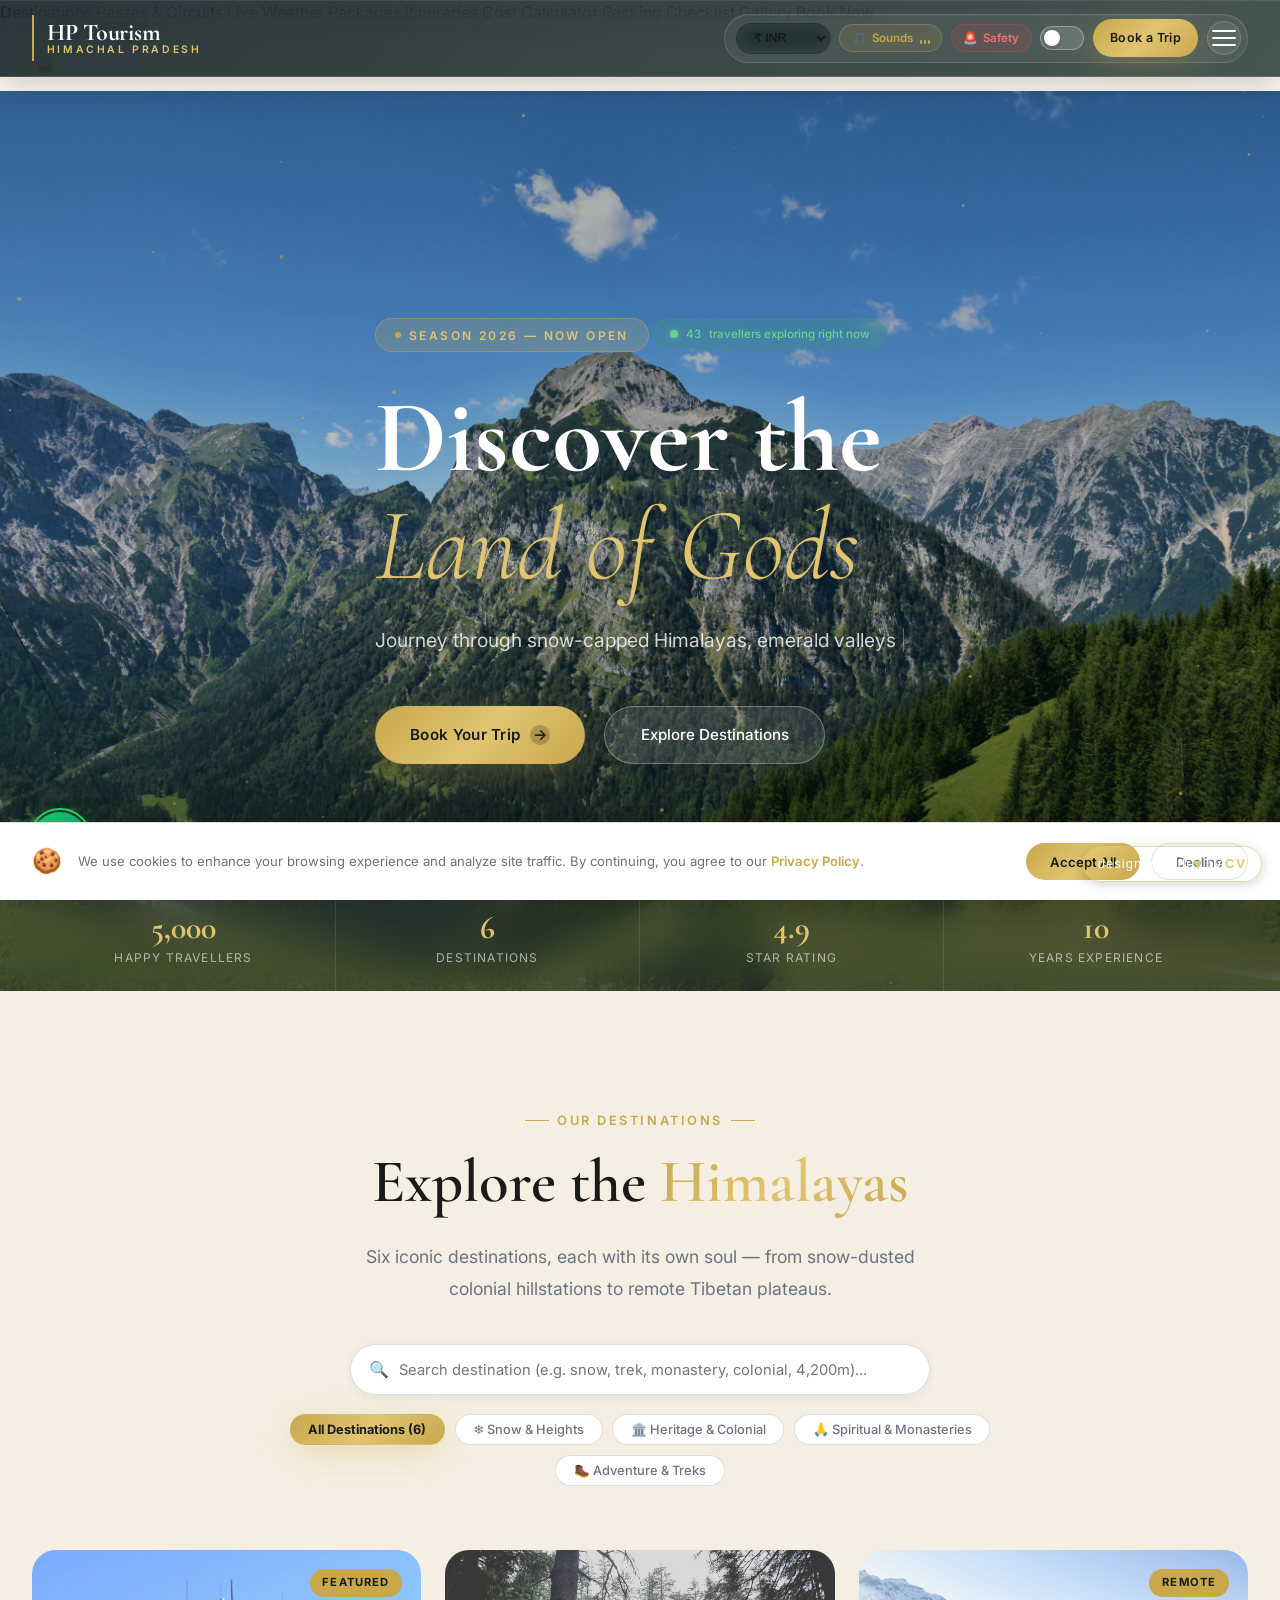
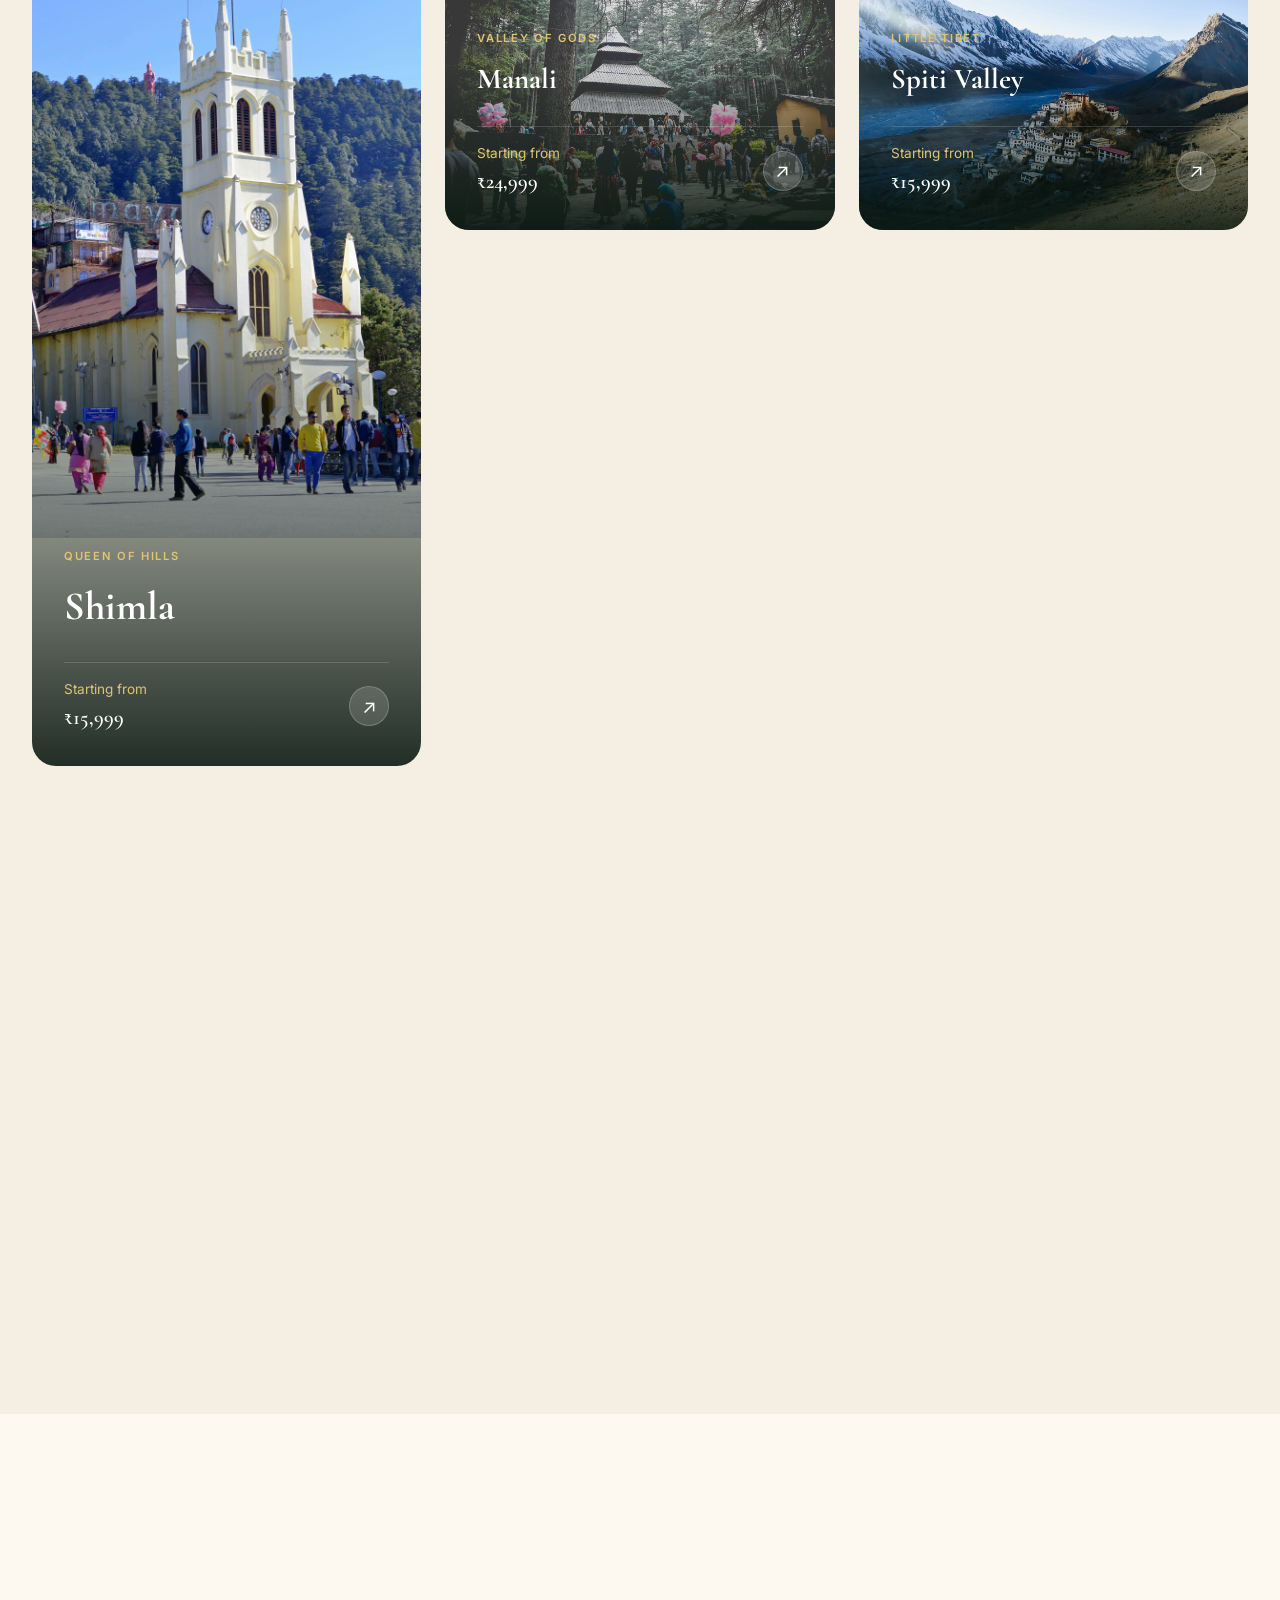
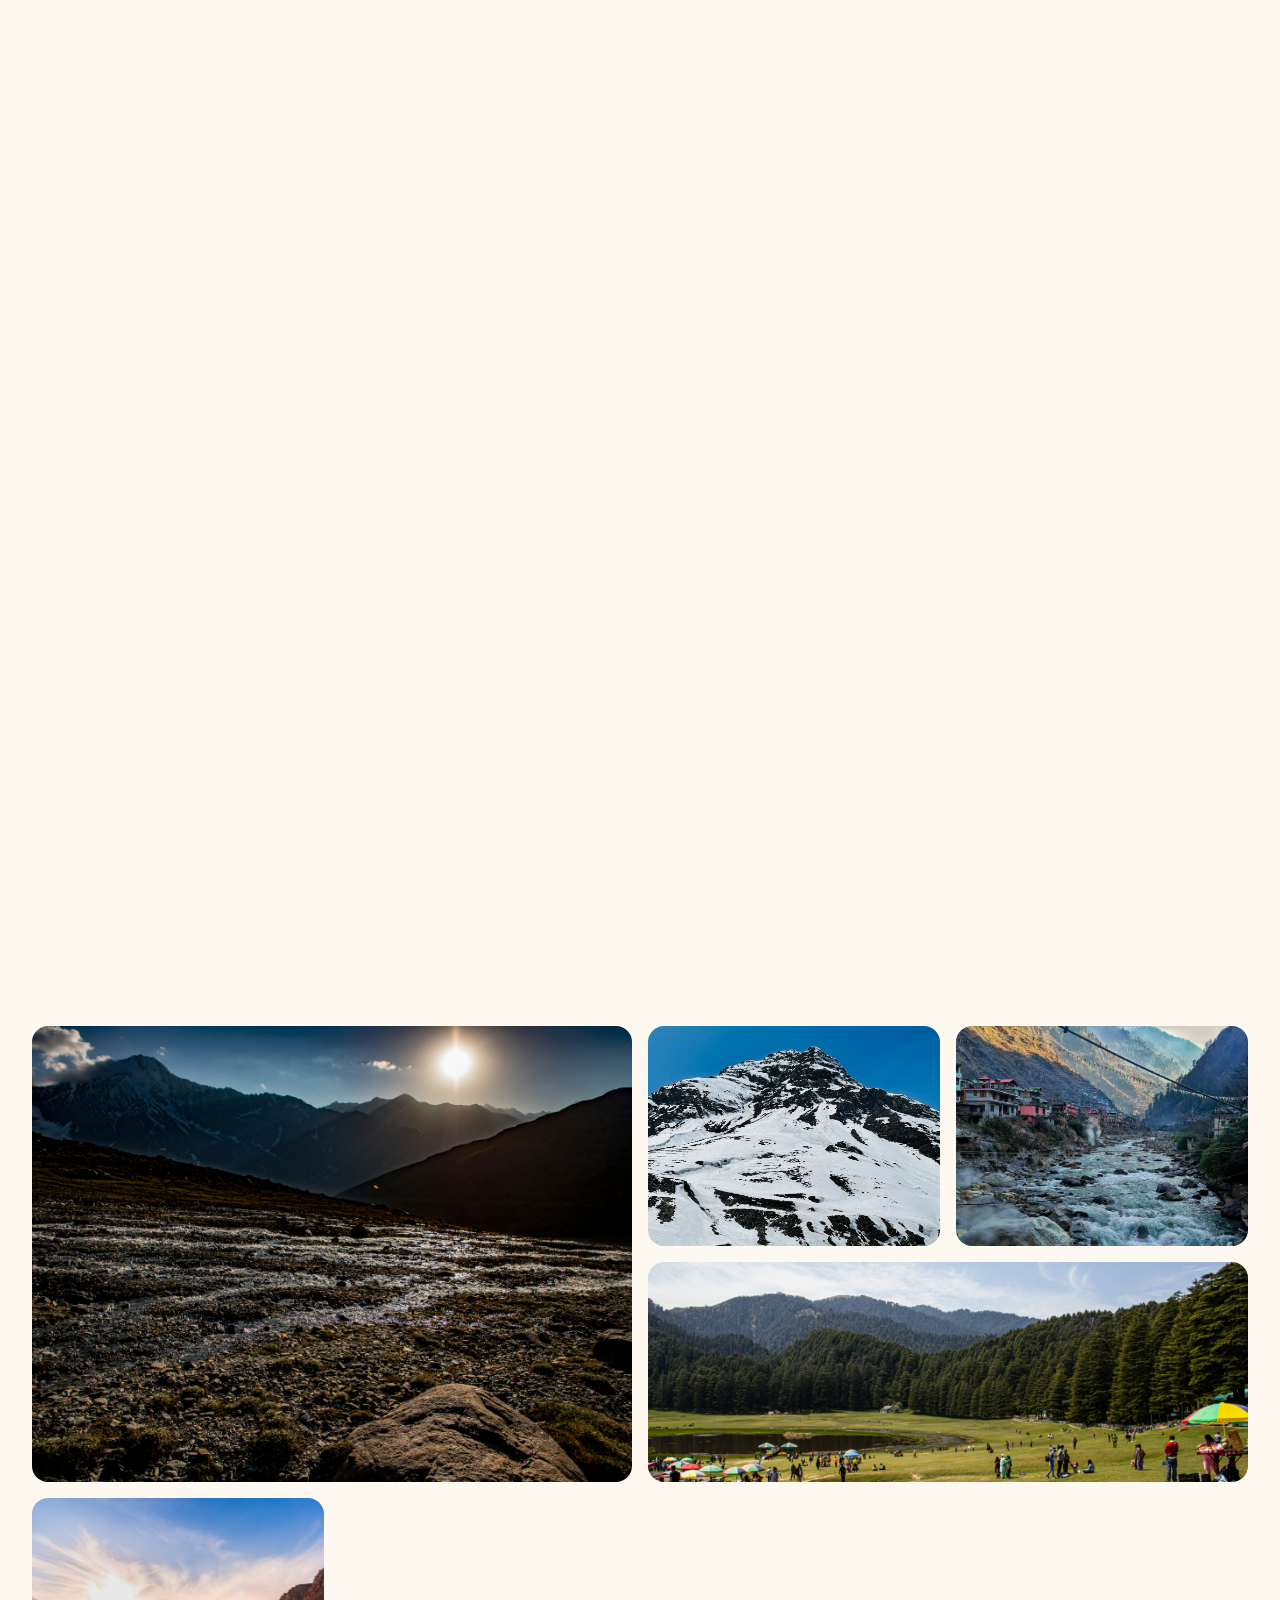
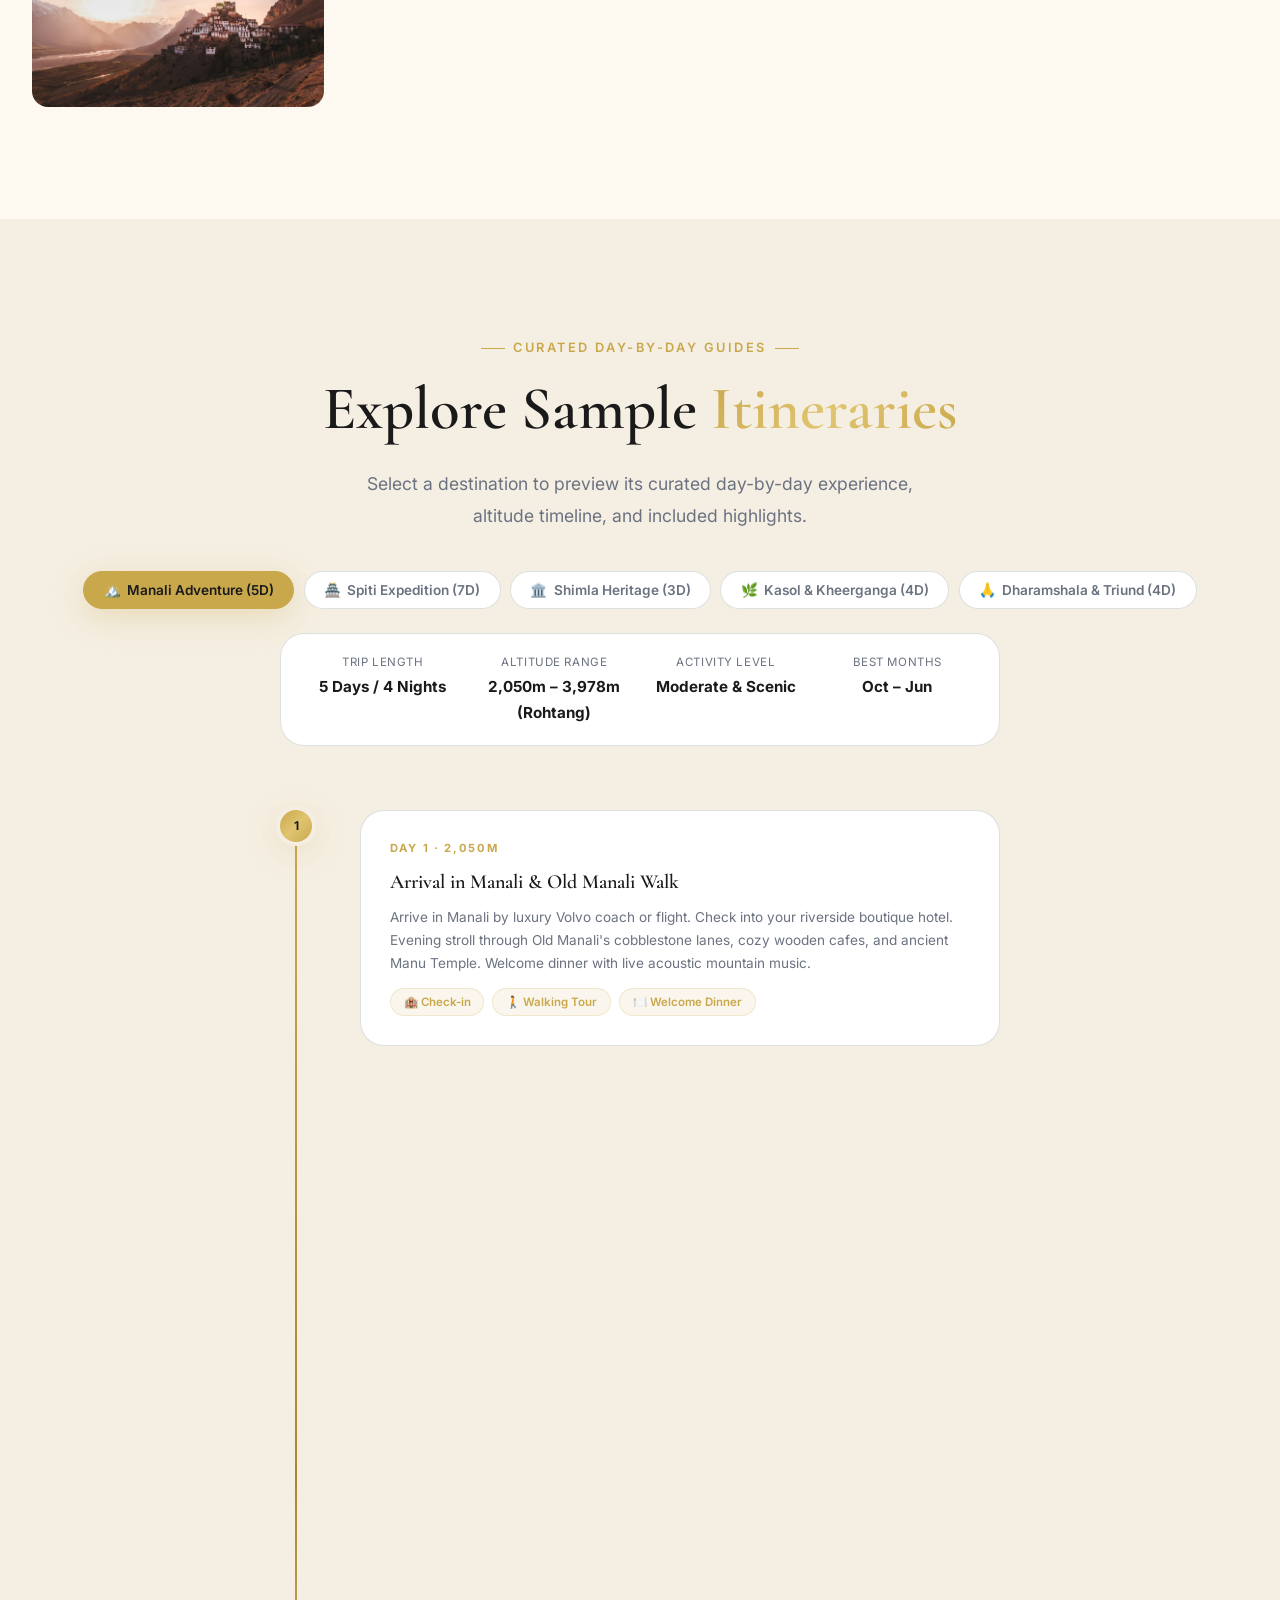
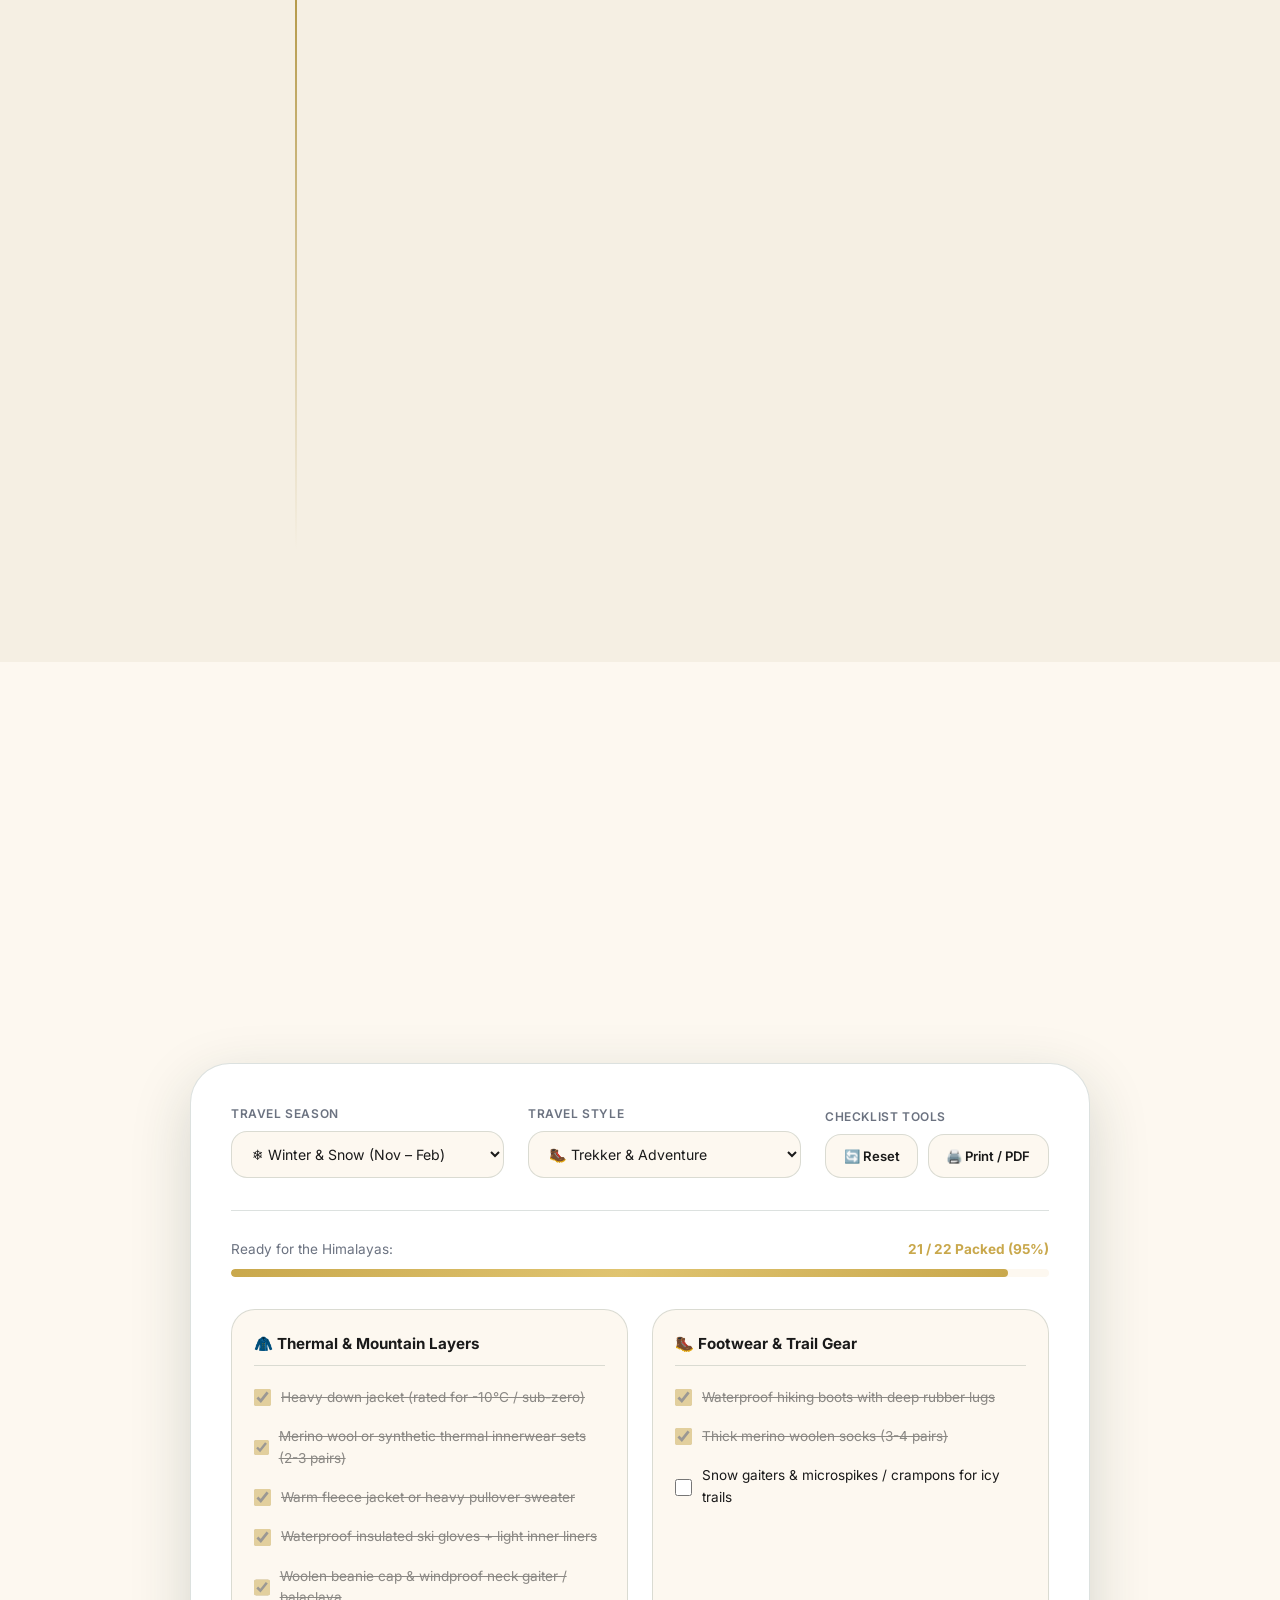
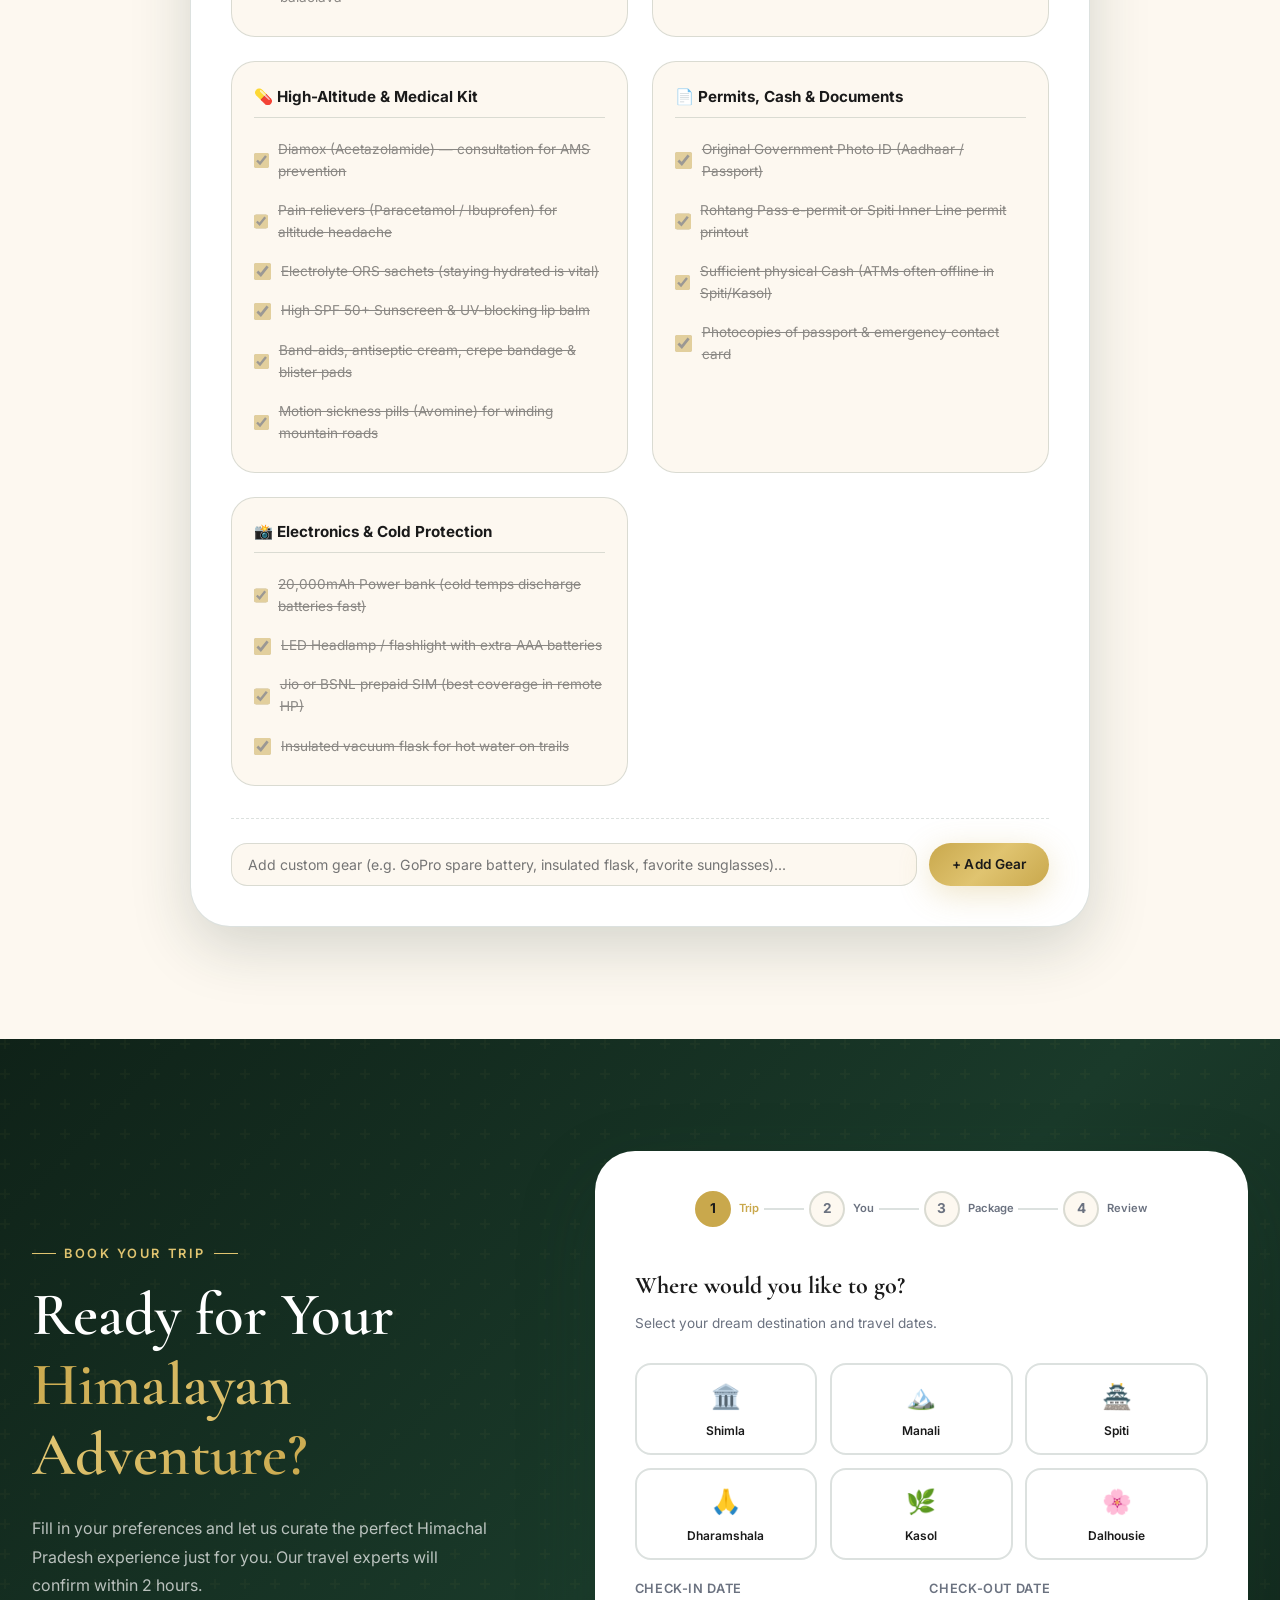
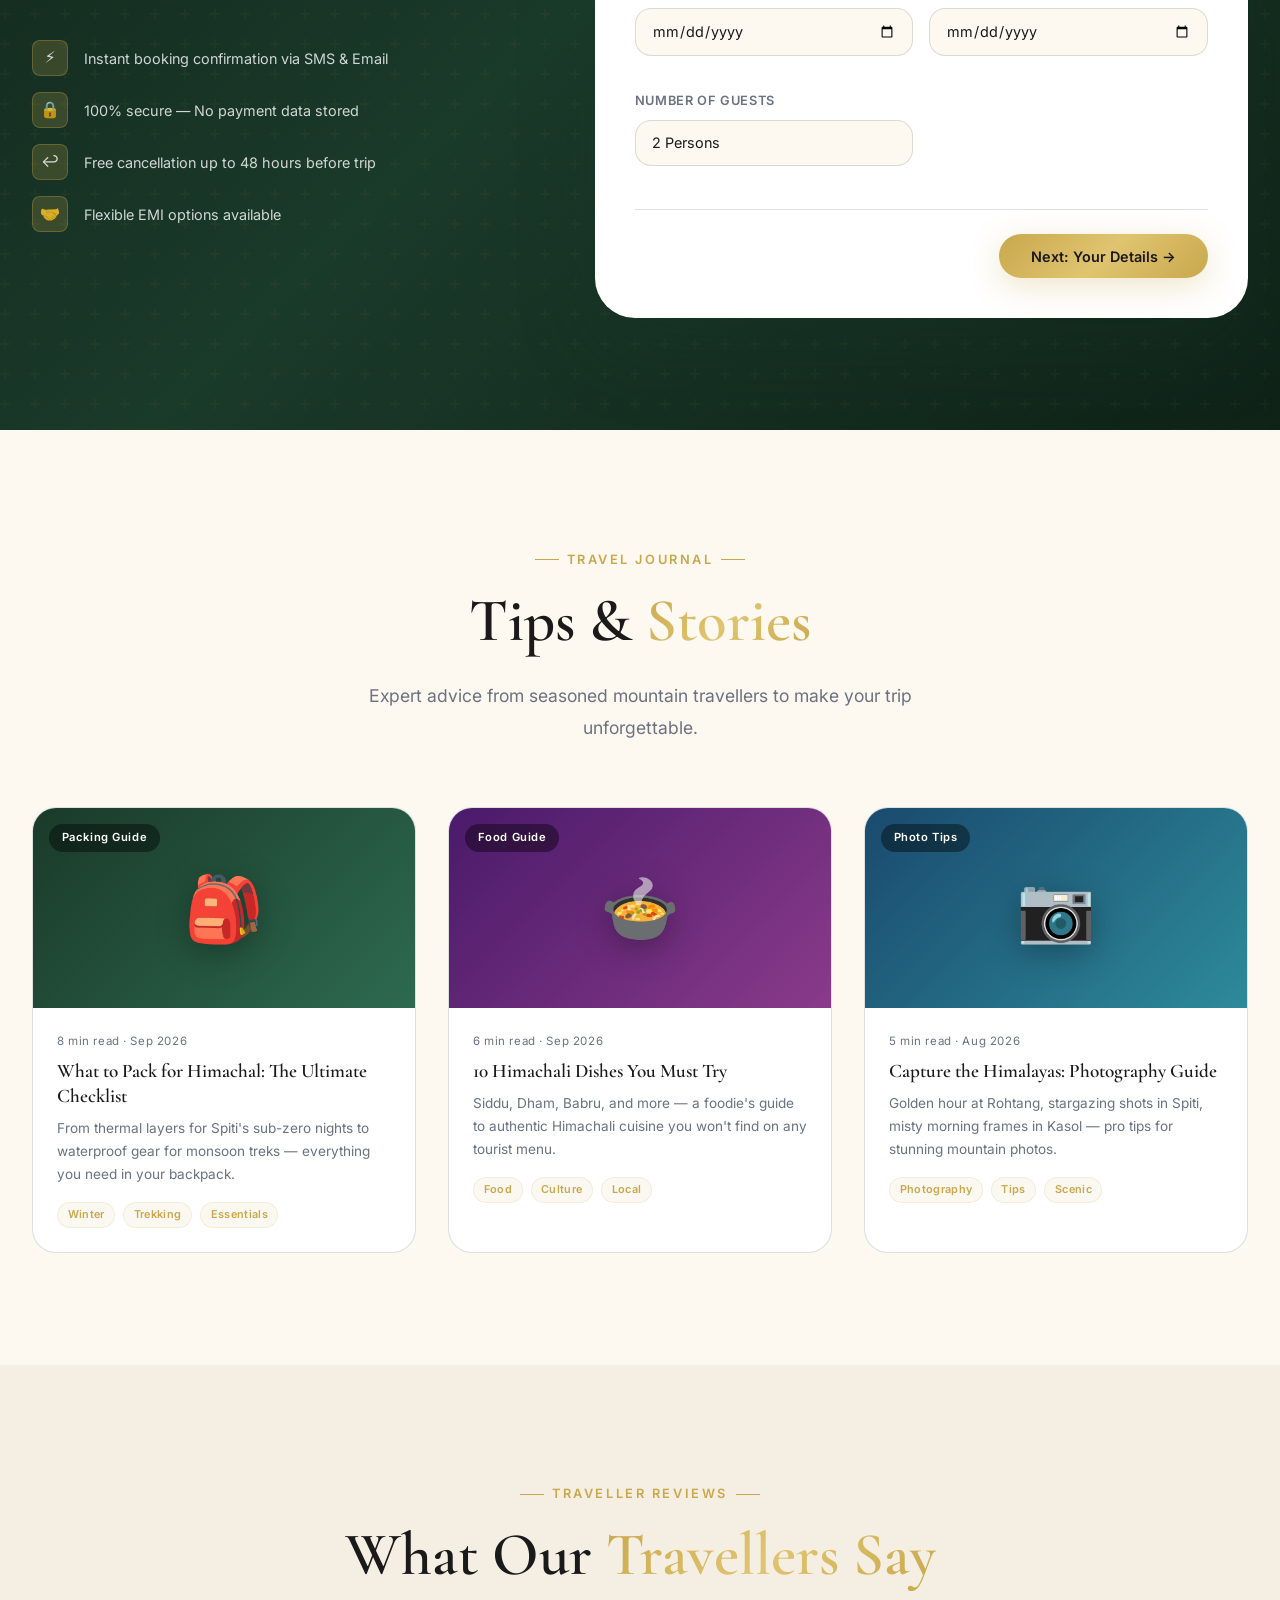
==== commit b84c067b: "some fixes" ====
--- a/index.html
+++ b/index.html
@@ -1736,7 +1736,7 @@
             <div class="faq-contact-icon">📞</div>
             <div>
               <strong>Still have questions?</strong>
-              <p>Call us at <a href="tel:+911234567890">+91 123 456 7890</a> or email <a href="mailto:hello@hptourism.in">hello@hptourism.in</a></p>
+              <p>Call us at <a href="tel:+918629894613">+91 86298 94613</a> or email <a href="mailto:fflegend2004@gmail.com">fflegend2004@gmail.com</a></p>
             </div>
           </div>
         </div>
@@ -1904,7 +1904,7 @@
         </div>
       </div>
       <div class="chat-popup-footer">
-        <a href="https://wa.me/911234567890?text=Hi!%20I'm%20interested%20in%20Himachal%20Pradesh%20travel%20packages." class="chat-wa-btn" target="_blank" rel="noopener" id="chatWhatsAppBtn">
+        <a href="https://wa.me/918629894613?text=Hi!%20I'm%20interested%20in%20Himachal%20Pradesh%20travel%20packages." class="chat-wa-btn" target="_blank" rel="noopener" id="chatWhatsAppBtn">
           💬 Continue on WhatsApp
         </a>
       </div>
@@ -2077,7 +2077,7 @@
           <div class="safety-contact-card">
             <span class="s-contact-icon">👮</span>
             <strong>HP Tourism Police</strong>
-            <a href="tel:01772626574" class="s-phone-link">0177-2626574</a>
+            <a href="tel:112" class="s-phone-link">112</a>
             <span>Shimla HQ Cell</span>
           </div>
           <div class="safety-contact-card">
